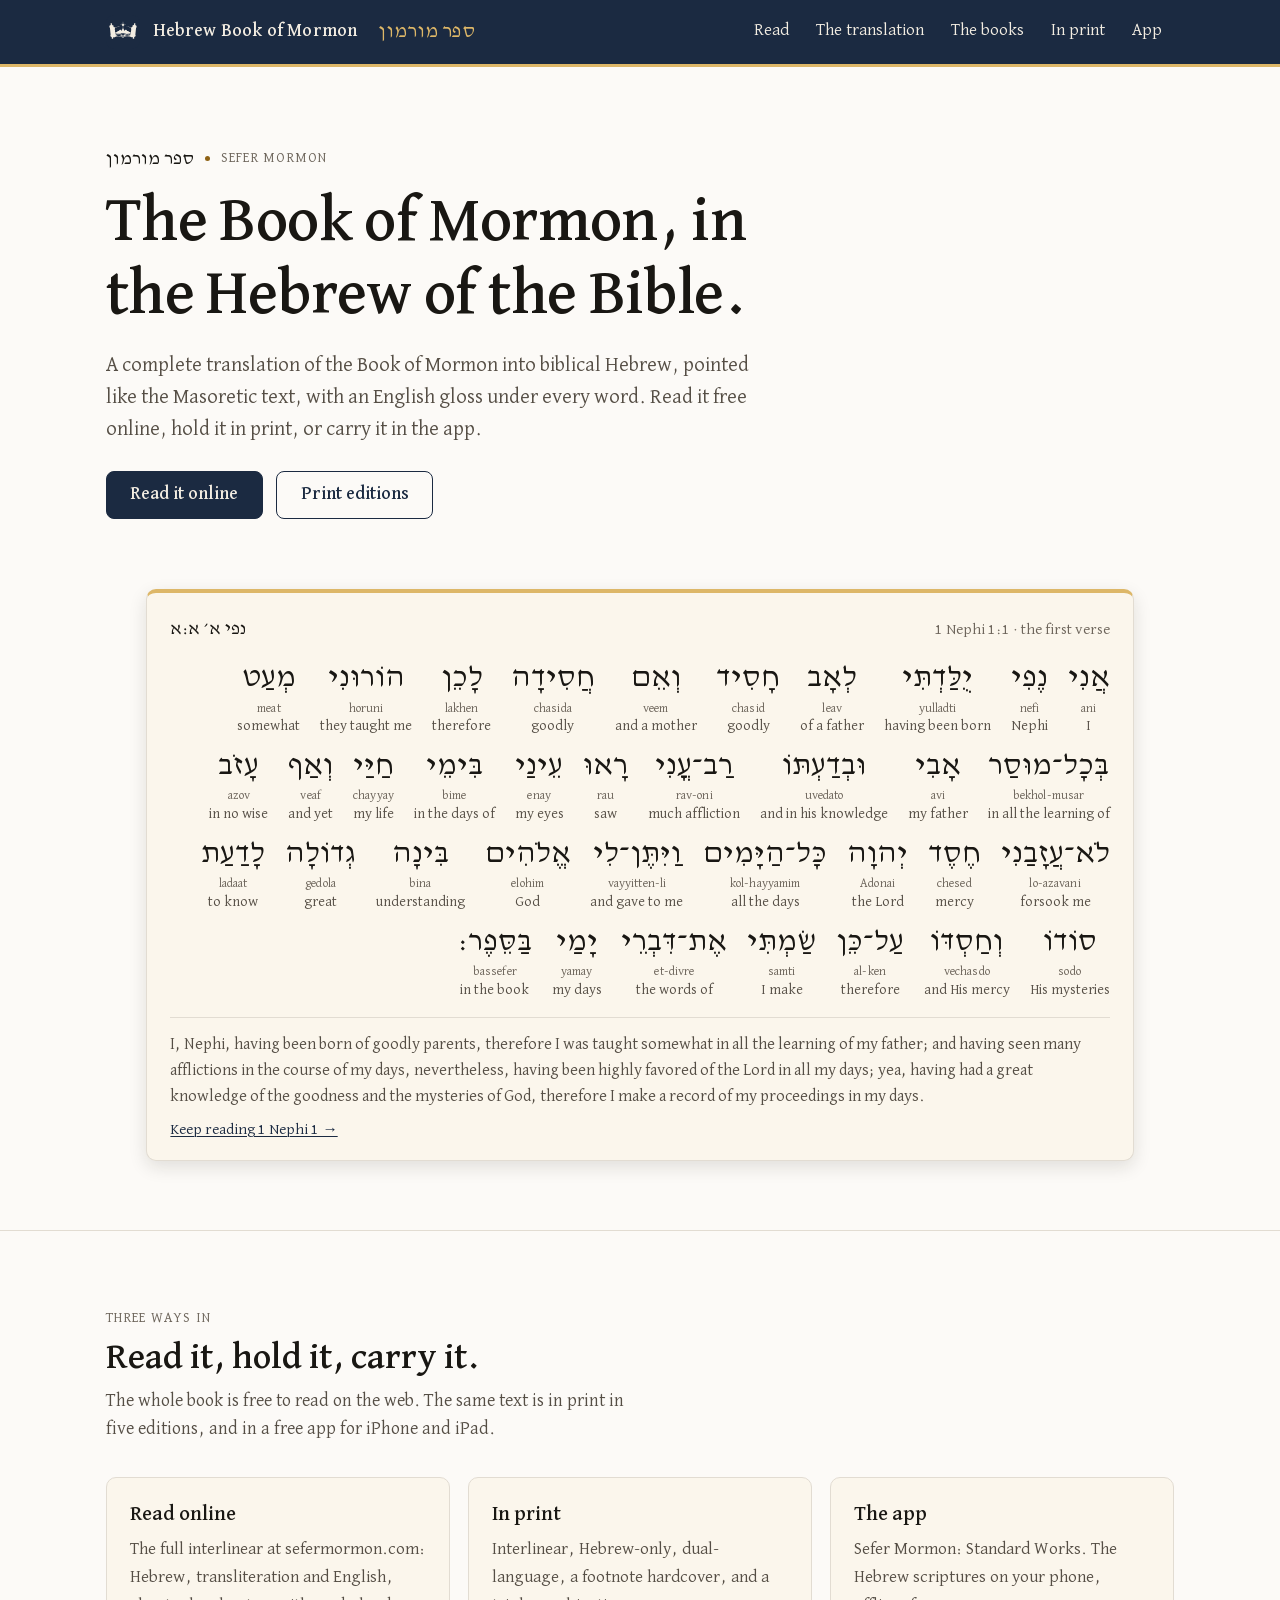
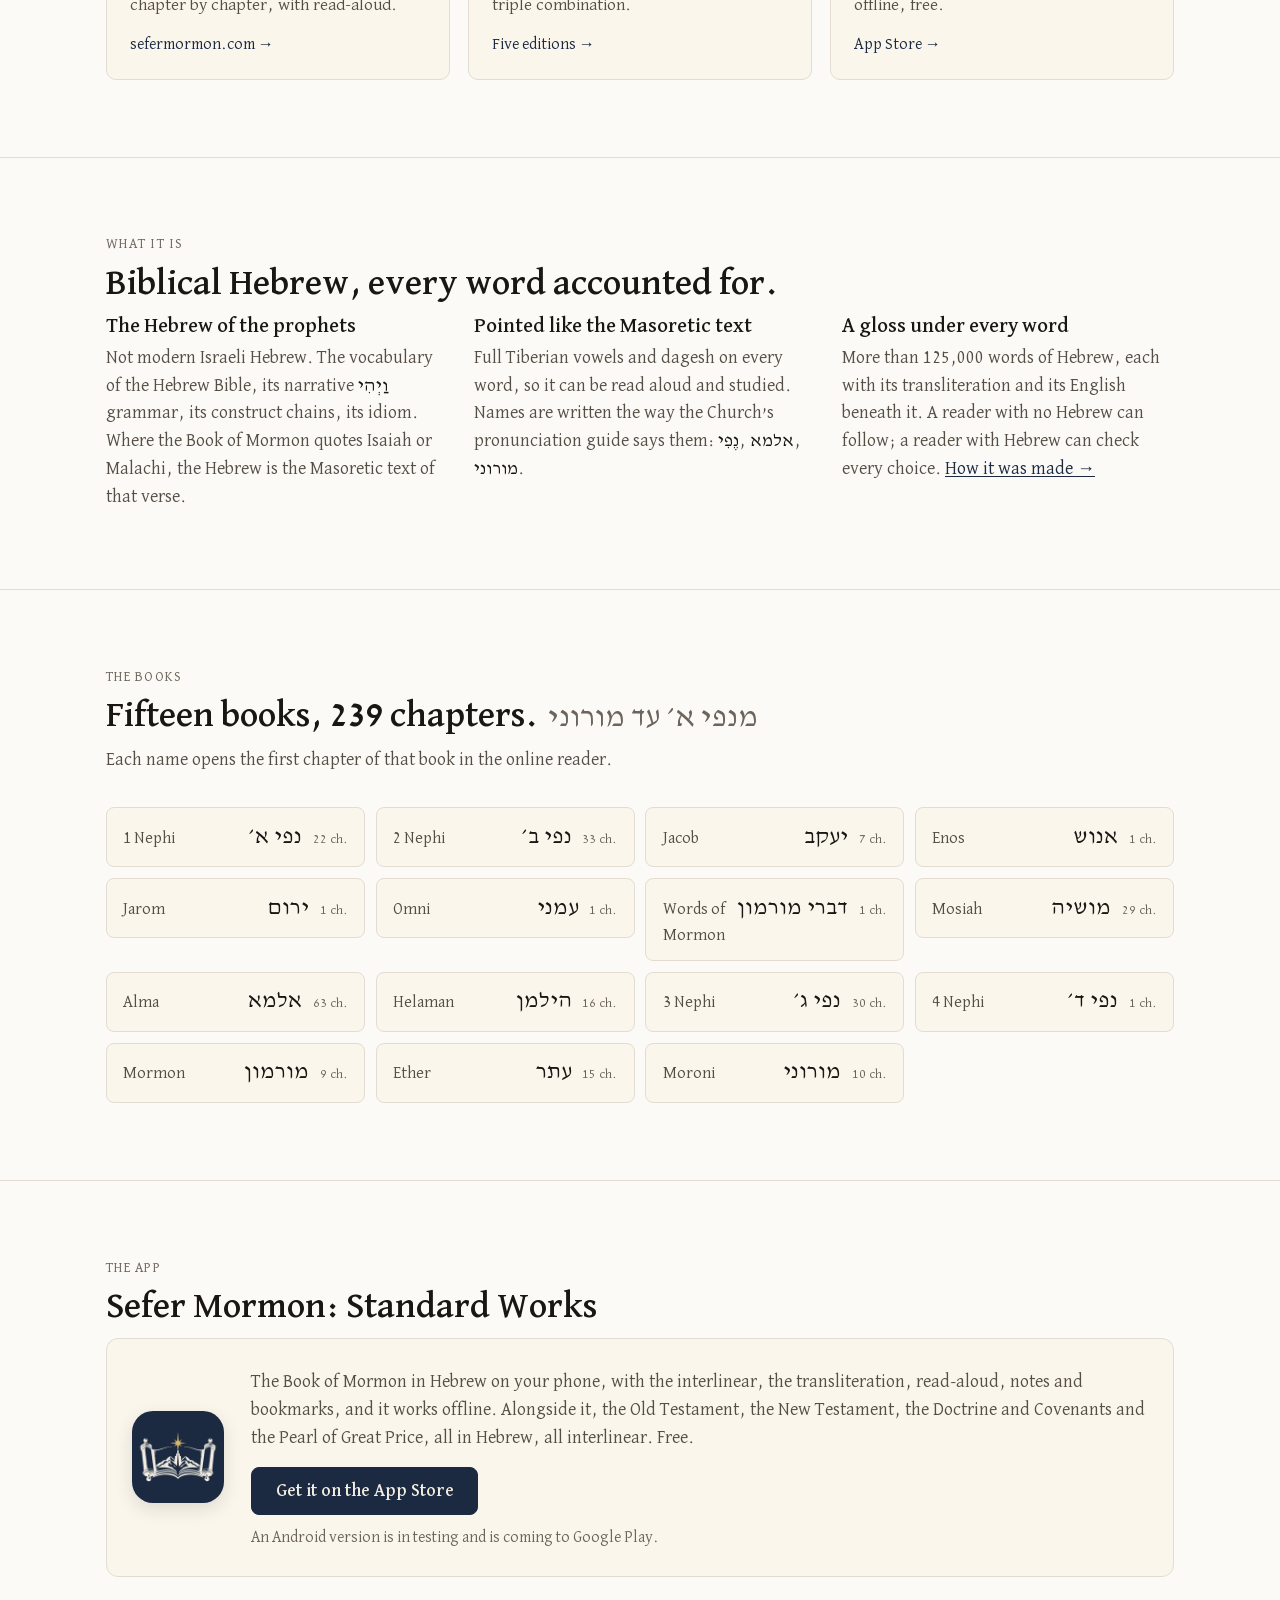
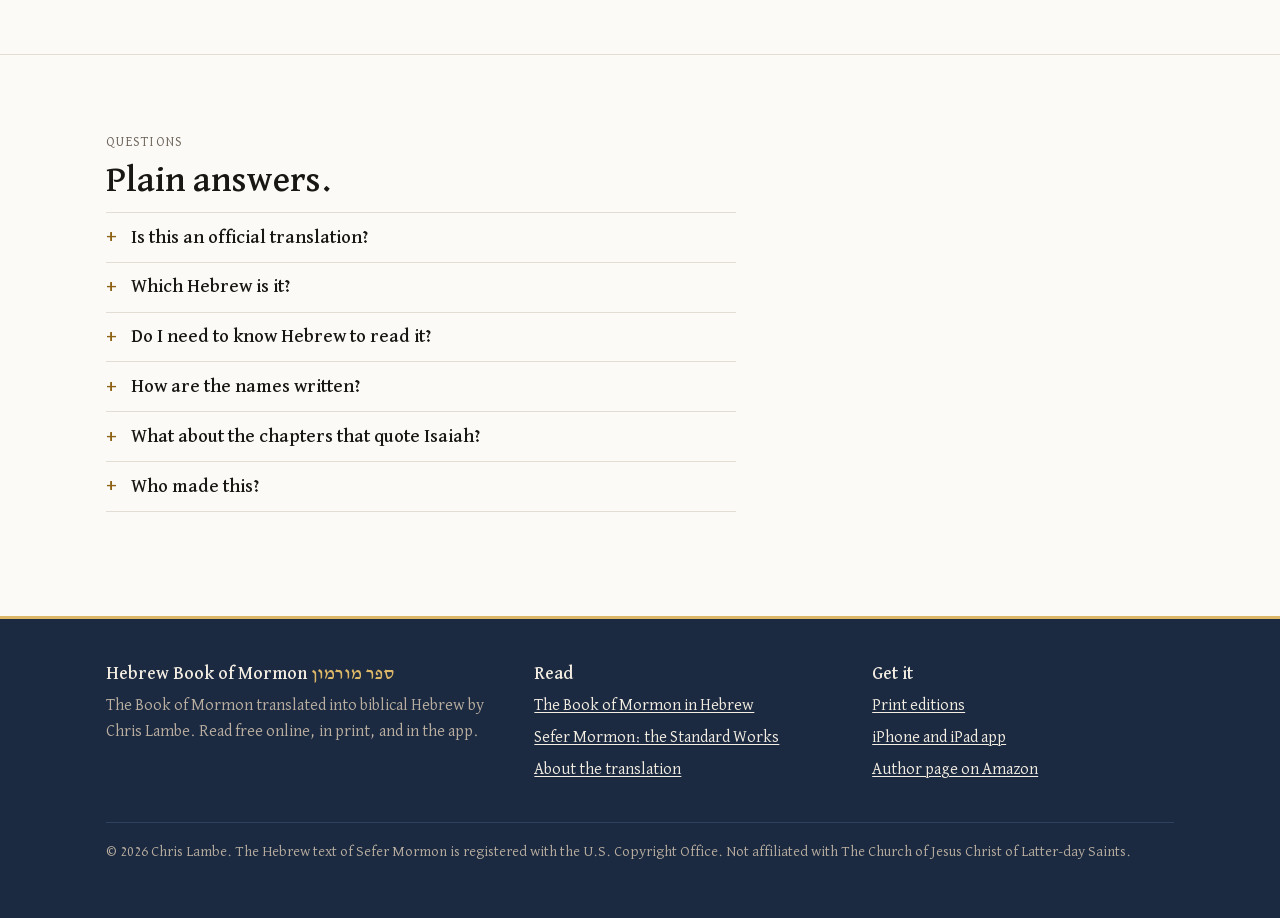
==== index.html @ 6b3b3f74 "Print: the editions section comes off; the print links go to the reader's In Print page The three do" ====
<!DOCTYPE html>
<html lang="en">
<head>
<meta charset="utf-8">
<meta name="viewport" content="width=device-width, initial-scale=1, viewport-fit=cover">
<title>Hebrew Book of Mormon — ספר מורמון, the Book of Mormon in Biblical Hebrew</title>
<meta name="description" content="The Book of Mormon translated into the Hebrew of the Bible, pointed like the Masoretic text, with an English gloss under every word. Read it free online, in print, or in the app.">
<link rel="canonical" href="https://hebrewbookofmormon.net/">
<meta name="theme-color" content="#1B2A41">
<link rel="icon" href="favicon.ico" sizes="any">
<link rel="apple-touch-icon" href="images/icon-192.png">
<meta property="og:type" content="website">
<meta property="og:site_name" content="Hebrew Book of Mormon">
<meta property="og:title" content="Hebrew Book of Mormon — ספר מורמון">
<meta property="og:description" content="The Book of Mormon in the Hebrew of the Bible, with an English gloss under every word. Free online, in print, and in the app.">
<meta property="og:url" content="https://hebrewbookofmormon.net/">
<meta property="og:image" content="https://hebrewbookofmormon.net/images/cover-hebrew.jpg">
<meta property="og:locale" content="en_US">
<meta property="og:locale:alternate" content="he_IL">
<meta name="twitter:card" content="summary_large_image">
<link rel="stylesheet" href="fonts/david_libre.css">
<link rel="stylesheet" href="style.css?v=6">
<script type="application/ld+json">
{"@context":"https://schema.org","@graph":[
{"@type":"WebSite","@id":"https://hebrewbookofmormon.net/#website","url":"https://hebrewbookofmormon.net/","name":"Hebrew Book of Mormon","alternateName":["ספר מורמון","Sefer Mormon"],"inLanguage":["en","he"],"about":{"@id":"https://hebrewbookofmormon.net/#book"},"publisher":{"@id":"https://sefermormon.com/#chris"}},
{"@type":"Book","@id":"https://hebrewbookofmormon.net/#book","name":"Sefer Mormon: the Book of Mormon in Hebrew","alternateName":["ספר מורמון","Hebrew Book of Mormon"],"inLanguage":"he","translator":{"@id":"https://sefermormon.com/#chris"},"workTranslated":{"@type":"Book","name":"The Book of Mormon","inLanguage":"en"},"url":"https://sefermormon.com/bom/bom.html","image":"https://hebrewbookofmormon.net/images/cover-hebrew.jpg","sameAs":["https://www.amazon.com/dp/B0DVTJC9HJ","https://sefermormon.com/bom/bom.html"],
 "workExample":[
  {"@type":"Book","name":"Hebrew Book of Mormon: Interlinear Edition","bookFormat":"https://schema.org/Paperback","url":"https://www.amazon.com/dp/B0GVZFM6YR","image":"https://hebrewbookofmormon.net/images/cover-interlinear.jpg"},
  {"@type":"Book","name":"Sefer Mormon: the Book of Mormon in Hebrew","bookFormat":"https://schema.org/Paperback","url":"https://www.amazon.com/dp/B0DVTJC9HJ","image":"https://hebrewbookofmormon.net/images/cover-hebrew.jpg"},
  {"@type":"Book","name":"Sefer Mormon: Footnote Edition","bookFormat":"https://schema.org/Hardcover","url":"https://www.lulu.com/shop/christopher-lambe/%D7%A1%D7%A4%D7%A8-%D7%9E%D7%95%D7%A8%D7%9E%D7%95%D7%9F/hardcover/product-2m87weq.html","image":"https://hebrewbookofmormon.net/images/cover-hardcover.jpg"},
  {"@type":"Book","name":"Sefer Mormon: Dual Language Edition, Hebrew and English","bookFormat":"https://schema.org/Paperback","url":"https://www.amazon.com/dp/B0GGQZG9K9","image":"https://hebrewbookofmormon.net/images/cover-dual.jpg"},
  {"@type":"Book","name":"Sefer Mormon: Triple Combination in Hebrew","bookFormat":"https://schema.org/Paperback","url":"https://www.amazon.com/dp/B0H11CV516","image":"https://hebrewbookofmormon.net/images/cover-triple.jpg"}]},
{"@type":"Person","@id":"https://sefermormon.com/#chris","name":"Chris Lambe","jobTitle":"Translator","url":"https://sefermormon.com/","sameAs":["https://www.amazon.com/stores/author/B0DTYPWNXM"]},
{"@type":"SoftwareApplication","name":"Sefer Mormon: Standard Works","applicationCategory":"BooksApplication","operatingSystem":"iOS","url":"https://apps.apple.com/us/app/sefer-mormon-standard-works/id6767954376","offers":{"@type":"Offer","price":"0","priceCurrency":"USD"},"author":{"@id":"https://sefermormon.com/#chris"}},
{"@type":"FAQPage","mainEntity":[
 {"@type":"Question","name":"Is this an official translation?","acceptedAnswer":{"@type":"Answer","text":"No. It is an independent translation of the Book of Mormon into biblical Hebrew by Chris Lambe. It is not published by The Church of Jesus Christ of Latter-day Saints."}},
 {"@type":"Question","name":"Which Hebrew is it?","acceptedAnswer":{"@type":"Answer","text":"The Hebrew of the Bible: its vocabulary, its narrative grammar, and the full Tiberian vowel pointing of the Masoretic text, without cantillation marks."}},
 {"@type":"Question","name":"Do I need to know Hebrew to read it?","acceptedAnswer":{"@type":"Answer","text":"No. Under every Hebrew word the reader shows its transliteration and its English, and any chapter can be read aloud in a Hebrew voice."}},
 {"@type":"Question","name":"Where can I read it?","acceptedAnswer":{"@type":"Answer","text":"Free at sefermormon.com, in five print editions, and in the free Sefer Mormon: Standard Works app for iPhone and iPad."}}]}
]}
</script>
</head>
<body>
<a class="skip" href="#main">Skip to content</a>
<header class="mast">
  <div class="wrap">
    <a class="brand" href="/" aria-label="Hebrew Book of Mormon, home">
      <img class="mark" src="images/mark-bar.svg" alt="" width="34" height="34">
      <span class="en">Hebrew Book of Mormon</span><span class="he" lang="he">ספר מורמון</span>
    </a>
    <nav aria-label="Site">
      <ul class="top">
        <li><a href="https://sefermormon.com/bom/bom.html">Read</a></li>
        <li><a href="translation.html">The translation</a></li>
        <li><a href="#books">The books</a></li>
        <li><a href="https://sefermormon.com/in-print.html">In print</a></li>
        <li><a href="#app">App</a></li>
      </ul>
    </nav>
  </div>
</header>

<main id="main">
<section class="hero">
  <div class="wrap grid">
    <div>
      <p class="eyebrow"><span lang="he">ספר מורמון</span><span class="dot"></span>Sefer Mormon</p>
      <h1>The Book of Mormon, in the Hebrew of the Bible.</h1>
      <p class="lead">A complete translation of the Book of Mormon into biblical Hebrew, pointed like the Masoretic text, with an English gloss under every word. Read it free online, hold it in print, or carry it in the app.</p>
      <div class="actions">
        <a class="btn primary" href="https://sefermormon.com/bom/bom.html">Read it online</a>
        <a class="btn" href="https://sefermormon.com/in-print.html">Print editions</a>
      </div>
    </div>
    <figure class="verse" aria-label="1 Nephi 1:1 in Hebrew, with transliteration and gloss">
      <div class="ref"><span lang="he">נפי א׳ א:א</span><span>1 Nephi 1:1 · the first verse</span></div>
      <ol class="il" aria-label="Hebrew words, right to left">
        <li><span class="h" lang="he">אֲנִי</span><span class="t">ani</span><span class="g">I</span></li>
        <li><span class="h" lang="he">נֶפִי</span><span class="t">nefi</span><span class="g">Nephi</span></li>
        <li><span class="h" lang="he">יֻלַּדְתִּי</span><span class="t">yulladti</span><span class="g">having been born</span></li>
        <li><span class="h" lang="he">לְאָב</span><span class="t">leav</span><span class="g">of a father</span></li>
        <li><span class="h" lang="he">חָסִיד</span><span class="t">chasid</span><span class="g">goodly</span></li>
        <li><span class="h" lang="he">וְאֵם</span><span class="t">veem</span><span class="g">and a mother</span></li>
        <li><span class="h" lang="he">חֲסִידָה</span><span class="t">chasida</span><span class="g">goodly</span></li>
        <li><span class="h" lang="he">לָכֵן</span><span class="t">lakhen</span><span class="g">therefore</span></li>
        <li><span class="h" lang="he">הוֹרוּנִי</span><span class="t">horuni</span><span class="g">they taught me</span></li>
        <li><span class="h" lang="he">מְעַט</span><span class="t">meat</span><span class="g">somewhat</span></li>
        <li><span class="h" lang="he">בְּכׇל־מוּסַר</span><span class="t">bekhol-musar</span><span class="g">in all the learning of</span></li>
        <li><span class="h" lang="he">אָבִי</span><span class="t">avi</span><span class="g">my father</span></li>
        <li><span class="h" lang="he">וּבְדַעְתּוֹ</span><span class="t">uvedato</span><span class="g">and in his knowledge</span></li>
        <li><span class="h" lang="he">רַב־עֳנִי</span><span class="t">rav-oni</span><span class="g">much affliction</span></li>
        <li><span class="h" lang="he">רָאוּ</span><span class="t">rau</span><span class="g">saw</span></li>
        <li><span class="h" lang="he">עֵינַי</span><span class="t">enay</span><span class="g">my eyes</span></li>
        <li><span class="h" lang="he">בִּימֵי</span><span class="t">bime</span><span class="g">in the days of</span></li>
        <li><span class="h" lang="he">חַיַּי</span><span class="t">chayyay</span><span class="g">my life</span></li>
        <li><span class="h" lang="he">וְאַף</span><span class="t">veaf</span><span class="g">and yet</span></li>
        <li><span class="h" lang="he">עָזֹב</span><span class="t">azov</span><span class="g">in no wise</span></li>
        <li><span class="h" lang="he">לֹא־עֲזָבַנִי</span><span class="t">lo-azavani</span><span class="g">forsook me</span></li>
        <li><span class="h" lang="he">חֶסֶד</span><span class="t">chesed</span><span class="g">mercy</span></li>
        <li><span class="h" lang="he">יְהוָה</span><span class="t">Adonai</span><span class="g">the Lord</span></li>
        <li><span class="h" lang="he">כׇּל־הַיָּמִים</span><span class="t">kol-hayyamim</span><span class="g">all the days</span></li>
        <li><span class="h" lang="he">וַיִּתֶּן־לִי</span><span class="t">vayyitten-li</span><span class="g">and gave to me</span></li>
        <li><span class="h" lang="he">אֱלֹהִים</span><span class="t">elohim</span><span class="g">God</span></li>
        <li><span class="h" lang="he">בִּינָה</span><span class="t">bina</span><span class="g">understanding</span></li>
        <li><span class="h" lang="he">גְדוֹלָה</span><span class="t">gedola</span><span class="g">great</span></li>
        <li><span class="h" lang="he">לָדַעַת</span><span class="t">ladaat</span><span class="g">to know</span></li>
        <li><span class="h" lang="he">סוֹדוֹ</span><span class="t">sodo</span><span class="g">His mysteries</span></li>
        <li><span class="h" lang="he">וְחַסְדּוֹ</span><span class="t">vechasdo</span><span class="g">and His mercy</span></li>
        <li><span class="h" lang="he">עַל־כֵּן</span><span class="t">al-ken</span><span class="g">therefore</span></li>
        <li><span class="h" lang="he">שַׂמְתִּי</span><span class="t">samti</span><span class="g">I make</span></li>
        <li><span class="h" lang="he">אֶת־דִּבְרֵי</span><span class="t">et-divre</span><span class="g">the words of</span></li>
        <li><span class="h" lang="he">יָמַי</span><span class="t">yamay</span><span class="g">my days</span></li>
        <li><span class="h" lang="he">בַּסֵּפֶר׃</span><span class="t">bassefer</span><span class="g">in the book</span></li>
      </ol>
      <p class="en">I, Nephi, having been born of goodly parents, therefore I was taught somewhat in all the learning of my father; and having seen many afflictions in the course of my days, nevertheless, having been highly favored of the Lord in all my days; yea, having had a great knowledge of the goodness and the mysteries of God, therefore I make a record of my proceedings in my days.</p>
      <p class="more"><a href="https://sefermormon.com/hebrew/book-of-mormon/1-nephi/1.html">Keep reading 1 Nephi 1 →</a></p>
    </figure>
  </div>
</section>

<section>
  <div class="wrap">
    <p class="kicker">Three ways in</p>
    <h2>Read it, hold it, carry it.</h2>
    <p class="intro">The whole book is free to read on the web. The same text is in print in five editions, and in a free app for iPhone and iPad.</p>
    <div class="doors">
      <a class="door" href="https://sefermormon.com/bom/bom.html"><strong>Read online</strong><span>The full interlinear at sefermormon.com: Hebrew, transliteration and English, chapter by chapter, with read-aloud.</span><span class="go">sefermormon.com →</span></a>
      <a class="door" href="https://sefermormon.com/in-print.html"><strong>In print</strong><span>Interlinear, Hebrew-only, dual-language, a footnote hardcover, and a triple combination.</span><span class="go">Five editions →</span></a>
      <a class="door" href="https://apps.apple.com/us/app/sefer-mormon-standard-works/id6767954376"><strong>The app</strong><span>Sefer Mormon: Standard Works. The Hebrew scriptures on your phone, offline, free.</span><span class="go">App Store →</span></a>
    </div>
  </div>
</section>

<section>
  <div class="wrap">
    <p class="kicker">What it is</p>
    <h2>Biblical Hebrew, every word accounted for.</h2>
    <div class="facts">
      <div class="fact"><h3>The Hebrew of the prophets</h3><p>Not modern Israeli Hebrew. The vocabulary of the Hebrew Bible, its narrative <span lang="he">וַיְהִי</span> grammar, its construct chains, its idiom. Where the Book of Mormon quotes Isaiah or Malachi, the Hebrew is the Masoretic text of that verse.</p></div>
      <div class="fact"><h3>Pointed like the Masoretic text</h3><p>Full Tiberian vowels and dagesh on every word, so it can be read aloud and studied. Names are written the way the Church’s pronunciation guide says them: <span lang="he">נֶפִי</span>, <span lang="he">אלמא</span>, <span lang="he">מורוני</span>.</p></div>
      <div class="fact"><h3>A gloss under every word</h3><p>More than 125,000 words of Hebrew, each with its transliteration and its English beneath it. A reader with no Hebrew can follow; a reader with Hebrew can check every choice. <a href="translation.html">How it was made →</a></p></div>
    </div>
  </div>
</section>

<section id="books">
  <div class="wrap">
    <p class="kicker">The books</p>
    <h2>Fifteen books, 239 chapters.<span class="he" lang="he">מנפי א׳ עד מורוני</span></h2>
    <p class="intro">Each name opens the first chapter of that book in the online reader.</p>
    <ul class="books">
      <li><a href="https://sefermormon.com/hebrew/book-of-mormon/1-nephi/1.html"><span class="en">1 Nephi</span><span class="he" lang="he">נפי א׳</span><small>22 ch.</small></a></li>
      <li><a href="https://sefermormon.com/hebrew/book-of-mormon/2-nephi/1.html"><span class="en">2 Nephi</span><span class="he" lang="he">נפי ב׳</span><small>33 ch.</small></a></li>
      <li><a href="https://sefermormon.com/hebrew/book-of-mormon/jacob/1.html"><span class="en">Jacob</span><span class="he" lang="he">יעקב</span><small>7 ch.</small></a></li>
      <li><a href="https://sefermormon.com/hebrew/book-of-mormon/enos/1.html"><span class="en">Enos</span><span class="he" lang="he">אנוש</span><small>1 ch.</small></a></li>
      <li><a href="https://sefermormon.com/hebrew/book-of-mormon/jarom/1.html"><span class="en">Jarom</span><span class="he" lang="he">ירום</span><small>1 ch.</small></a></li>
      <li><a href="https://sefermormon.com/hebrew/book-of-mormon/omni/1.html"><span class="en">Omni</span><span class="he" lang="he">עמני</span><small>1 ch.</small></a></li>
      <li><a href="https://sefermormon.com/hebrew/book-of-mormon/words-of-mormon/1.html"><span class="en">Words of Mormon</span><span class="he" lang="he">דברי מורמון</span><small>1 ch.</small></a></li>
      <li><a href="https://sefermormon.com/hebrew/book-of-mormon/mosiah/1.html"><span class="en">Mosiah</span><span class="he" lang="he">מושיה</span><small>29 ch.</small></a></li>
      <li><a href="https://sefermormon.com/hebrew/book-of-mormon/alma/1.html"><span class="en">Alma</span><span class="he" lang="he">אלמא</span><small>63 ch.</small></a></li>
      <li><a href="https://sefermormon.com/hebrew/book-of-mormon/helaman/1.html"><span class="en">Helaman</span><span class="he" lang="he">הילמן</span><small>16 ch.</small></a></li>
      <li><a href="https://sefermormon.com/hebrew/book-of-mormon/3-nephi/1.html"><span class="en">3 Nephi</span><span class="he" lang="he">נפי ג׳</span><small>30 ch.</small></a></li>
      <li><a href="https://sefermormon.com/hebrew/book-of-mormon/4-nephi/1.html"><span class="en">4 Nephi</span><span class="he" lang="he">נפי ד׳</span><small>1 ch.</small></a></li>
      <li><a href="https://sefermormon.com/hebrew/book-of-mormon/mormon/1.html"><span class="en">Mormon</span><span class="he" lang="he">מורמון</span><small>9 ch.</small></a></li>
      <li><a href="https://sefermormon.com/hebrew/book-of-mormon/ether/1.html"><span class="en">Ether</span><span class="he" lang="he">עתר</span><small>15 ch.</small></a></li>
      <li><a href="https://sefermormon.com/hebrew/book-of-mormon/moroni/1.html"><span class="en">Moroni</span><span class="he" lang="he">מורוני</span><small>10 ch.</small></a></li>
    </ul>
  </div>
</section>


<section id="app">
  <div class="wrap">
    <p class="kicker">The app</p>
    <h2>Sefer Mormon: Standard Works</h2>
    <div class="app">
      <img src="images/icon-192.png" width="192" height="192" alt="">
      <div>
        <p>The Book of Mormon in Hebrew on your phone, with the interlinear, the transliteration, read-aloud, notes and bookmarks, and it works offline. Alongside it, the Old Testament, the New Testament, the Doctrine and Covenants and the Pearl of Great Price, all in Hebrew, all interlinear. Free.</p>
        <a class="btn primary" href="https://apps.apple.com/us/app/sefer-mormon-standard-works/id6767954376">Get it on the App Store</a>
        <p class="note">An Android version is in testing and is coming to Google Play.</p>
      </div>
    </div>
  </div>
</section>

<section>
  <div class="wrap">
    <p class="kicker">Questions</p>
    <h2>Plain answers.</h2>
    <div class="faq">
      <details><summary>Is this an official translation?</summary><div class="a"><p>No. It is an independent translation by Chris Lambe. It is not published by The Church of Jesus Christ of Latter-day Saints, and it does not speak for the Church.</p></div></details>
      <details><summary>Which Hebrew is it?</summary><div class="a"><p>The Hebrew of the Bible. Its vocabulary is held to what the Hebrew Bible attests, its narrative runs on the biblical <span lang="he">וַיְהִי</span> forms, and every word carries the full Tiberian pointing of the Masoretic text. There are no cantillation marks.</p></div></details>
      <details><summary>Do I need to know Hebrew to read it?</summary><div class="a"><p>No. In the reader every Hebrew word has its transliteration and its English beneath it, and any chapter can be read aloud in a Hebrew voice, phrase by phrase. Readers who know Hebrew can switch the other tiers off and read the text alone.</p></div></details>
      <details><summary>How are the names written?</summary><div class="a"><p>In Hebrew letters, sounded the way the Church’s pronunciation guide gives them: Nephi <span lang="he">נֶפִי</span>, Alma <span lang="he">אלמא</span>, Mosiah <span lang="he">מושיה</span>, Helaman <span lang="he">הילמן</span>, Moroni <span lang="he">מורוני</span>. Names that already exist in the Bible keep their biblical spelling: Jacob <span lang="he">יעקב</span>, Enos <span lang="he">אנוש</span>.</p></div></details>
      <details><summary>What about the chapters that quote Isaiah?</summary><div class="a"><p>Where the Book of Mormon quotes Isaiah, Malachi or Micah and the English follows the King James text, the Hebrew is the Masoretic text of that verse, word for word. Where the Book of Mormon’s wording departs from the Bible, the Hebrew departs with it.</p></div></details>
      <details><summary>Who made this?</summary><div class="a"><p>Chris Lambe translated it. His reader for the whole Standard Works in Hebrew is <a href="https://sefermormon.com/">sefermormon.com</a>; the print editions are on <a href="https://www.amazon.com/stores/author/B0DTYPWNXM">Amazon</a>. The Hebrew text is registered with the U.S. Copyright Office.</p></div></details>
    </div>
  </div>
</section>
</main>

<footer>
  <div class="wrap">
    <div class="cols">
      <div><h3>Hebrew Book of Mormon <span class="he" lang="he">ספר מורמון</span></h3><p>The Book of Mormon translated into biblical Hebrew by Chris Lambe. Read free online, in print, and in the app.</p></div>
      <div><h3>Read</h3><ul><li><a href="https://sefermormon.com/bom/bom.html">The Book of Mormon in Hebrew</a></li><li><a href="https://sefermormon.com/">Sefer Mormon: the Standard Works</a></li><li><a href="translation.html">About the translation</a></li></ul></div>
      <div><h3>Get it</h3><ul><li><a href="https://sefermormon.com/in-print.html">Print editions</a></li><li><a href="https://apps.apple.com/us/app/sefer-mormon-standard-works/id6767954376">iPhone and iPad app</a></li><li><a href="https://www.amazon.com/stores/author/B0DTYPWNXM">Author page on Amazon</a></li></ul></div>
    </div>
    <p class="fine">© 2026 Chris Lambe. The Hebrew text of Sefer Mormon is registered with the U.S. Copyright Office. Not affiliated with The Church of Jesus Christ of Latter-day Saints.</p>
  </div>
</footer>
</body>
</html>
---- fonts/david_libre.css ----
/* David Libre, self-hosted (2026-08-29). Was Google Fonts with display=swap:
   the fallback Hebrew painted for ~1s and the RTL layout refolded rightward
   when the webfont arrived — the page-load flash the user reported. Local +
   preloaded + service-worker precached: correct first paint, works offline.
   font-display: block (2026-09-01): David Libre is the only face that may
   ever paint. With swap a fallback serif could still show for the first
   frames of a cold load; block paints nothing until the face is in, and the
   faces are inline data: URIs, so that is milliseconds. */
@font-face { font-family: 'David Libre'; font-style: normal; font-weight: 400;
  font-display: block; src: url('[data-uri]') format('woff2');
  unicode-range: U+0307-0308, U+0590-05FF, U+200C-2010, U+20AA, U+25CC, U+FB1D-FB4F; }
@font-face { font-family: 'David Libre'; font-style: normal; font-weight: 400;
  font-display: block; src: url('[data-uri]') format('woff2');
  unicode-range: U+0000-00FF, U+0131, U+0152-0153, U+02BB-02BC, U+02C6, U+02DA, U+02DC, U+0304, U+0308, U+0329, U+2000-206F, U+20AC, U+2122, U+2191, U+2193, U+2212, U+2215, U+FEFF, U+FFFD; }
@font-face { font-family: 'David Libre'; font-style: normal; font-weight: 500;
  font-display: block; src: url('[data-uri]') format('woff2');
  unicode-range: U+0307-0308, U+0590-05FF, U+200C-2010, U+20AA, U+25CC, U+FB1D-FB4F; }
@font-face { font-family: 'David Libre'; font-style: normal; font-weight: 500;
  font-display: block; src: url('[data-uri]') format('woff2');
  unicode-range: U+0000-00FF, U+0131, U+0152-0153, U+02BB-02BC, U+02C6, U+02DA, U+02DC, U+0304, U+0308, U+0329, U+2000-206F, U+20AC, U+2122, U+2191, U+2193, U+2212, U+2215, U+FEFF, U+FFFD; }
@font-face { font-family: 'David Libre'; font-style: normal; font-weight: 700;
  font-display: block; src: url('[data-uri]') format('woff2');
  unicode-range: U+0307-0308, U+0590-05FF, U+200C-2010, U+20AA, U+25CC, U+FB1D-FB4F; }
@font-face { font-family: 'David Libre'; font-style: normal; font-weight: 700;
  font-display: block; src: url('[data-uri]') format('woff2');
  unicode-range: U+0000-00FF, U+0131, U+0152-0153, U+02BB-02BC, U+02C6, U+02DA, U+02DC, U+0304, U+0308, U+0329, U+2000-206F, U+20AC, U+2122, U+2191, U+2193, U+2212, U+2215, U+FEFF, U+FFFD; }
---- style.css ----
/* hebrewbookofmormon.net — one stylesheet.
   The tokens are the Sefer Mormon palette (Indigo & Gold): paper, navy chrome,
   gold for rules and borders, ink for words. David Libre for both scripts,
   self-hosted in fonts/david_libre.css. */
:root {
  --paper: #FCFAF7; --panel: #F0ECE5; --card: #FBF6EC; --rule: #E2DCD2;
  --ink: #191713; --ink-2: #554E45; --ink-3: #6D655B;
  --navy: #1B2A41; --navy-2: #142132; --navy-line: #2E4260;
  --on-navy: #F3EDE2; --on-navy-2: #B9AEA0;
  --gold: #DDB768; --gold-deep: #8E6215;
  --link: #1B2A41; --focus: #2F5FA8;
  --shadow: 0 6px 18px rgba(25, 23, 19, .12);
  color-scheme: light dark;
}
@media (prefers-color-scheme: dark) {
  :root:not([data-theme="light"]) {
    --paper: #14120F; --panel: #1C1916; --card: #221E19; --rule: #3A342C;
    --ink: #EDE6DA; --ink-2: #B5A896; --ink-3: #9A8D7C;
    --navy: #101823; --navy-2: #0A0F17; --navy-line: #24334A;
    --on-navy: #E7E0D4; --on-navy-2: #A79C8C;
    --gold: #E6C87E; --gold-deep: #D9B45F;
    --link: #C9D6EA; --focus: #8FB4F0;
    --shadow: 0 6px 18px rgba(0, 0, 0, .45);
  }
}
:root[data-theme="dark"] {
  --paper: #14120F; --panel: #1C1916; --card: #221E19; --rule: #3A342C;
  --ink: #EDE6DA; --ink-2: #B5A896; --ink-3: #9A8D7C;
  --navy: #101823; --navy-2: #0A0F17; --navy-line: #24334A;
  --on-navy: #E7E0D4; --on-navy-2: #A79C8C;
  --gold: #E6C87E; --gold-deep: #D9B45F;
  --link: #C9D6EA; --focus: #8FB4F0;
  --shadow: 0 6px 18px rgba(0, 0, 0, .45);
}

* { box-sizing: border-box; }
html { font-family: 'David Libre', 'Georgia', serif; font-size: 18px;
  font-feature-settings: "kern" 1, "liga" 1; text-rendering: optimizeLegibility; }
body { margin: 0; background: var(--paper); color: var(--ink); line-height: 1.55;
  -webkit-font-smoothing: antialiased; overflow-x: hidden; }
img { max-width: 100%; height: auto; display: block; }
a { color: var(--link); text-decoration: underline; text-decoration-thickness: 1px; text-underline-offset: 2px; }
a:focus-visible, button:focus-visible, summary:focus-visible { outline: 3px solid var(--focus); outline-offset: 2px; border-radius: 4px; }
[lang="he"] { direction: rtl; unicode-bidi: isolate; }
.wrap { max-width: 1100px; margin: 0 auto; padding: 0 16px; }
.skip { position: absolute; left: -999px; top: 0; background: var(--navy); color: var(--on-navy); padding: .6rem 1rem; z-index: 10; }
.skip:focus { left: 8px; top: 8px; }
h1, h2, h3 { font-weight: 500; line-height: 1.15; margin: 0; }
p { margin: 0 0 1em; }

/* Masthead */
.mast { background: var(--navy); color: var(--on-navy); border-bottom: 3px solid var(--gold); }
.mast .wrap { display: flex; align-items: center; justify-content: space-between; gap: .5rem 1.5rem; min-height: 64px; flex-wrap: wrap; padding-top: 6px; padding-bottom: 6px; }
.brand { display: inline-flex; align-items: center; gap: .7rem; color: inherit; text-decoration: none; min-height: 44px; }
.brand .mark { width: 34px; height: 34px; border-radius: 8px; flex: none; }
.brand .en { font-weight: 500; letter-spacing: .01em; white-space: nowrap; }
.brand .he { color: var(--gold); font-size: 1.15rem; margin-left: .45rem; }
.top { display: flex; flex-wrap: wrap; gap: 0 .2rem; margin: 0; padding: 0; list-style: none; }
.top a { color: var(--on-navy); text-decoration: none; display: inline-flex; align-items: center; min-height: 44px; padding: 0 .65rem; font-size: .95rem; border-bottom: 2px solid transparent; }
.top a:hover, .top a[aria-current="page"] { color: var(--gold); border-bottom-color: var(--gold); }

/* Hero */
.hero { padding: clamp(2.2rem, 6vw, 4.5rem) 0 clamp(1.5rem, 4vw, 3rem); }
.hero .grid { display: grid; grid-template-columns: minmax(0, 1fr); gap: clamp(1.8rem, 4vw, 3rem); }
.hero h1 { max-width: 22ch; }
.eyebrow { font-size: .78rem; letter-spacing: .09em; text-transform: uppercase; color: var(--ink-3); display: flex; align-items: center; gap: .6rem; flex-wrap: wrap; }
.eyebrow [lang="he"] { text-transform: none; letter-spacing: 0; font-size: 1.05rem; color: var(--ink); }
.eyebrow .dot { width: 5px; height: 5px; border-radius: 50%; background: var(--gold-deep); display: inline-block; }
h1 { font-size: clamp(2.1rem, 5.2vw, 3.5rem); margin: .5rem 0 1rem; letter-spacing: -.01em; }
.lead { font-size: 1.15rem; color: var(--ink-2); max-width: 32em; }
.actions { display: flex; gap: .75rem; flex-wrap: wrap; margin-top: 1.4rem; }
.btn { display: inline-flex; align-items: center; justify-content: center; min-height: 48px; padding: 0 1.3rem; border-radius: 8px;
  text-decoration: none; font-weight: 500; border: 1.5px solid var(--navy); color: var(--navy); background: transparent; }
.btn.primary { background: var(--navy); color: var(--on-navy); }
.btn:hover { background: var(--navy-2); color: var(--on-navy); border-color: var(--navy-2); }
@media (prefers-color-scheme: dark) { :root:not([data-theme="light"]) .btn { border-color: var(--on-navy-2); color: var(--ink); }
  :root:not([data-theme="light"]) .btn.primary { background: var(--gold); color: #191713; border-color: var(--gold); }
  :root:not([data-theme="light"]) .btn:hover { background: var(--panel); color: var(--ink); } }

/* The interlinear verse: the product itself, as the hero's picture */
.verse { background: var(--card); border: 1px solid var(--rule); border-top: 4px solid var(--gold); border-radius: 10px;
  padding: 1.3rem 1.3rem 1rem; box-shadow: var(--shadow); }
.verse .ref { display: flex; justify-content: space-between; align-items: baseline; gap: 1rem; font-size: .85rem; color: var(--ink-3); margin-bottom: .9rem; }
.verse .ref [lang="he"] { color: var(--ink); font-size: 1rem; }
.il { direction: rtl; display: flex; flex-wrap: wrap; gap: .7rem 1.1rem; margin: 0; padding: 0; list-style: none; }
.il li { display: flex; flex-direction: column; align-items: center; text-align: center; }
.il .h { font-size: 1.7rem; line-height: 1.2; color: var(--ink); }
.il .t { direction: ltr; font-size: .7rem; color: var(--ink-3); margin-top: .1rem; letter-spacing: .01em; }
.il .g { direction: ltr; font-size: .8rem; color: var(--ink-2); line-height: 1.2; }
.verse .en { margin: 1rem 0 0; padding-top: .8rem; border-top: 1px solid var(--rule); font-size: .92rem; color: var(--ink-2); }
.verse .more { margin: .5rem 0 0; font-size: .85rem; }

/* Sections */
section { padding: clamp(2.4rem, 6vw, 4.5rem) 0; }
section + section { border-top: 1px solid var(--rule); }
.kicker { color: var(--ink-3); font-size: .78rem; letter-spacing: .09em; text-transform: uppercase; margin-bottom: .45rem; }
h2 { font-size: clamp(1.5rem, 3vw, 2rem); margin-bottom: .5rem; }
h2 .he { color: var(--ink-3); font-weight: 400; margin-left: .6rem; font-size: .85em; }
.intro { color: var(--ink-2); max-width: 60ch; margin-bottom: 1.8rem; }

.doors { display: grid; grid-template-columns: repeat(3, minmax(0, 1fr)); gap: 1rem; }
.door { background: var(--card); border: 1px solid var(--rule); border-radius: 10px; padding: 1.2rem 1.25rem; text-decoration: none; color: inherit; display: block; }
.door:hover { border-color: var(--navy); }
.door strong { display: block; font-size: 1.15rem; font-weight: 500; margin-bottom: .25rem; }
.door span { color: var(--ink-2); font-size: .95rem; }
.door .go { display: block; margin-top: .7rem; color: var(--link); font-size: .9rem; }

.facts { display: grid; grid-template-columns: repeat(3, minmax(0, 1fr)); gap: 2rem; }
.fact h3 { font-size: 1.15rem; margin-bottom: .35rem; }
.fact p { color: var(--ink-2); margin: 0; }
.fact [lang="he"] { color: var(--ink); }

.books { display: grid; grid-template-columns: repeat(auto-fill, minmax(215px, 1fr)); gap: .6rem; list-style: none; padding: 0; margin: 0; }
.books a { display: flex; justify-content: space-between; align-items: baseline; gap: .6rem; padding: .65rem .9rem; border: 1px solid var(--rule);
  border-radius: 8px; text-decoration: none; color: inherit; background: var(--card); min-height: 48px; }
.books a:hover { border-color: var(--navy); }
.books .en { color: var(--ink-2); font-size: .92rem; }
.books .he { font-size: 1.25rem; white-space: nowrap; }
.books .en { flex: 1; }
.books small { color: var(--ink-3); font-size: .74rem; white-space: nowrap; }


.app { display: grid; grid-template-columns: auto minmax(0, 1fr); gap: 1.5rem; align-items: center; background: var(--card); border: 1px solid var(--rule); border-radius: 12px; padding: 1.4rem; }
.app img { width: 92px; height: 92px; border-radius: 21px; box-shadow: var(--shadow); }
.app p { margin: .3rem 0 .8rem; color: var(--ink-2); }
.app .note { font-size: .88rem; color: var(--ink-3); margin: .6rem 0 0; }

.faq { max-width: 70ch; }
.faq details { border-top: 1px solid var(--rule); }
.faq details:last-child { border-bottom: 1px solid var(--rule); }
.faq summary { cursor: pointer; font-weight: 500; font-size: 1.05rem; min-height: 48px; display: flex; align-items: center; padding: .35rem 0; list-style: none; }
.faq summary::-webkit-details-marker { display: none; }
.faq summary::before { content: "+"; color: var(--gold-deep); width: 1.4rem; flex: none; font-size: 1.3rem; }
.faq details[open] summary::before { content: "\2013"; }
.faq .a { padding: 0 0 .9rem 1.4rem; color: var(--ink-2); }
.faq .a p { margin: 0 0 .6em; }
.faq .a [lang="he"] { color: var(--ink); }

/* Long-form page */
.article { max-width: 66ch; padding: clamp(2rem, 5vw, 3.5rem) 0; }
.article h1 { font-size: clamp(1.9rem, 4.5vw, 2.8rem); margin-bottom: .6rem; }
.article .lead { margin-bottom: 1.8rem; }
.article h2 { font-size: 1.35rem; margin: 2.2rem 0 .5rem; }
.article p { color: var(--ink); }
.article [lang="he"] { font-size: 1.12em; }
.article .ex { background: var(--card); border-left: 3px solid var(--gold); padding: .75rem 1rem; margin: 1rem 0 1.2rem; border-radius: 0 6px 6px 0; }
.article .ex [lang="he"] { display: block; font-size: 1.45rem; line-height: 1.5; text-align: right; }
.article .ex .gl { color: var(--ink-2); font-size: .92rem; display: block; margin-top: .25rem; }
.article ul { padding-left: 1.2rem; }
.article li { margin-bottom: .35rem; }

/* Footer */
footer { background: var(--navy); color: var(--on-navy-2); padding: 2.5rem 0 2.2rem; margin-top: 1.5rem; border-top: 3px solid var(--gold); font-size: .92rem; }
footer .cols { display: grid; grid-template-columns: 1.3fr 1fr 1fr; gap: 2rem; }
footer h3 { color: var(--on-navy); font-size: 1rem; margin-bottom: .5rem; }
footer a { color: var(--on-navy); }
footer .he { color: var(--gold); }
footer ul { list-style: none; padding: 0; margin: 0; }
footer li { margin-bottom: .35rem; }
footer .fine { margin-top: 1.8rem; padding-top: 1rem; border-top: 1px solid var(--navy-line); font-size: .82rem; }

@media (max-width: 900px) {
  .facts, .doors { grid-template-columns: 1fr; }
  .facts { gap: 1.4rem; }
}
@media (max-width: 700px) {
  html { font-size: 17px; }
  footer .cols { grid-template-columns: 1fr; gap: 1.4rem; }
  .app { grid-template-columns: 1fr; }
  .il .h { font-size: 1.45rem; }
  .brand .he { display: none; }
}
@media (prefers-reduced-motion: no-preference) { html { scroll-behavior: smooth; } }
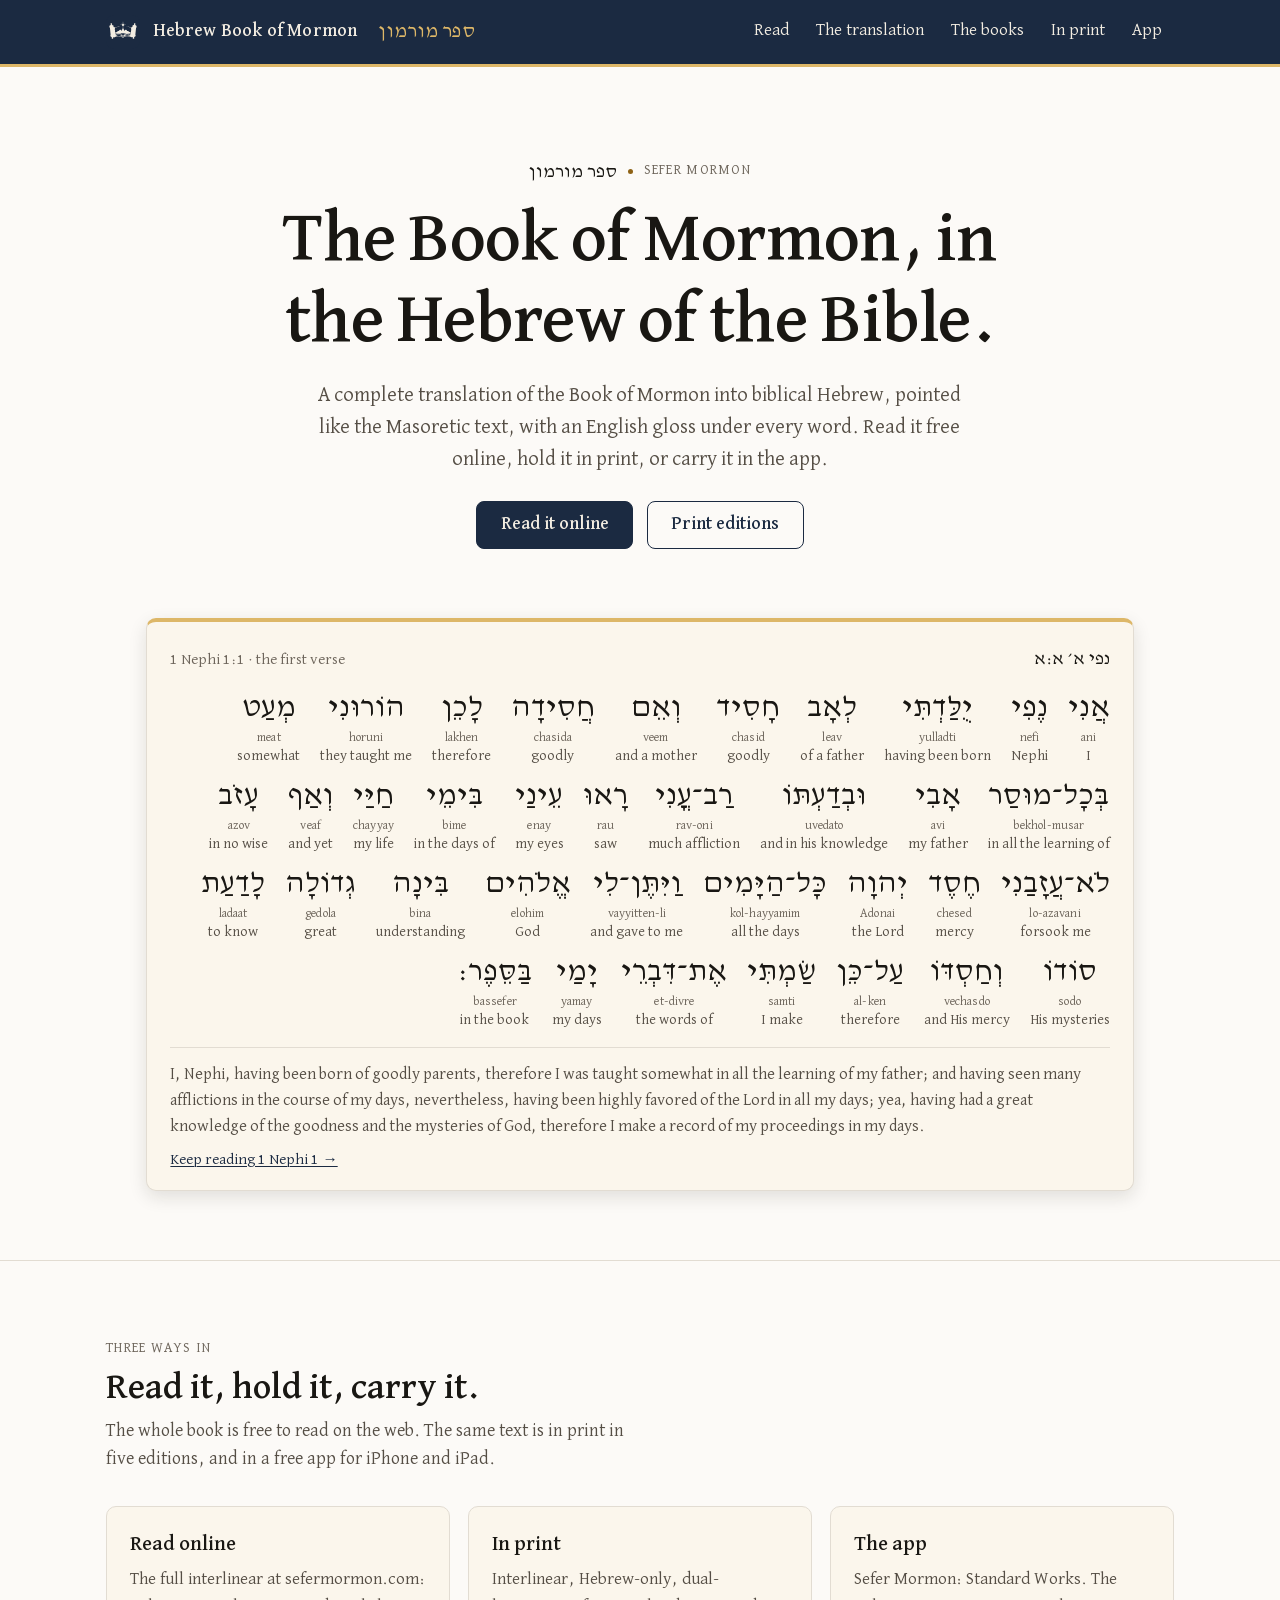
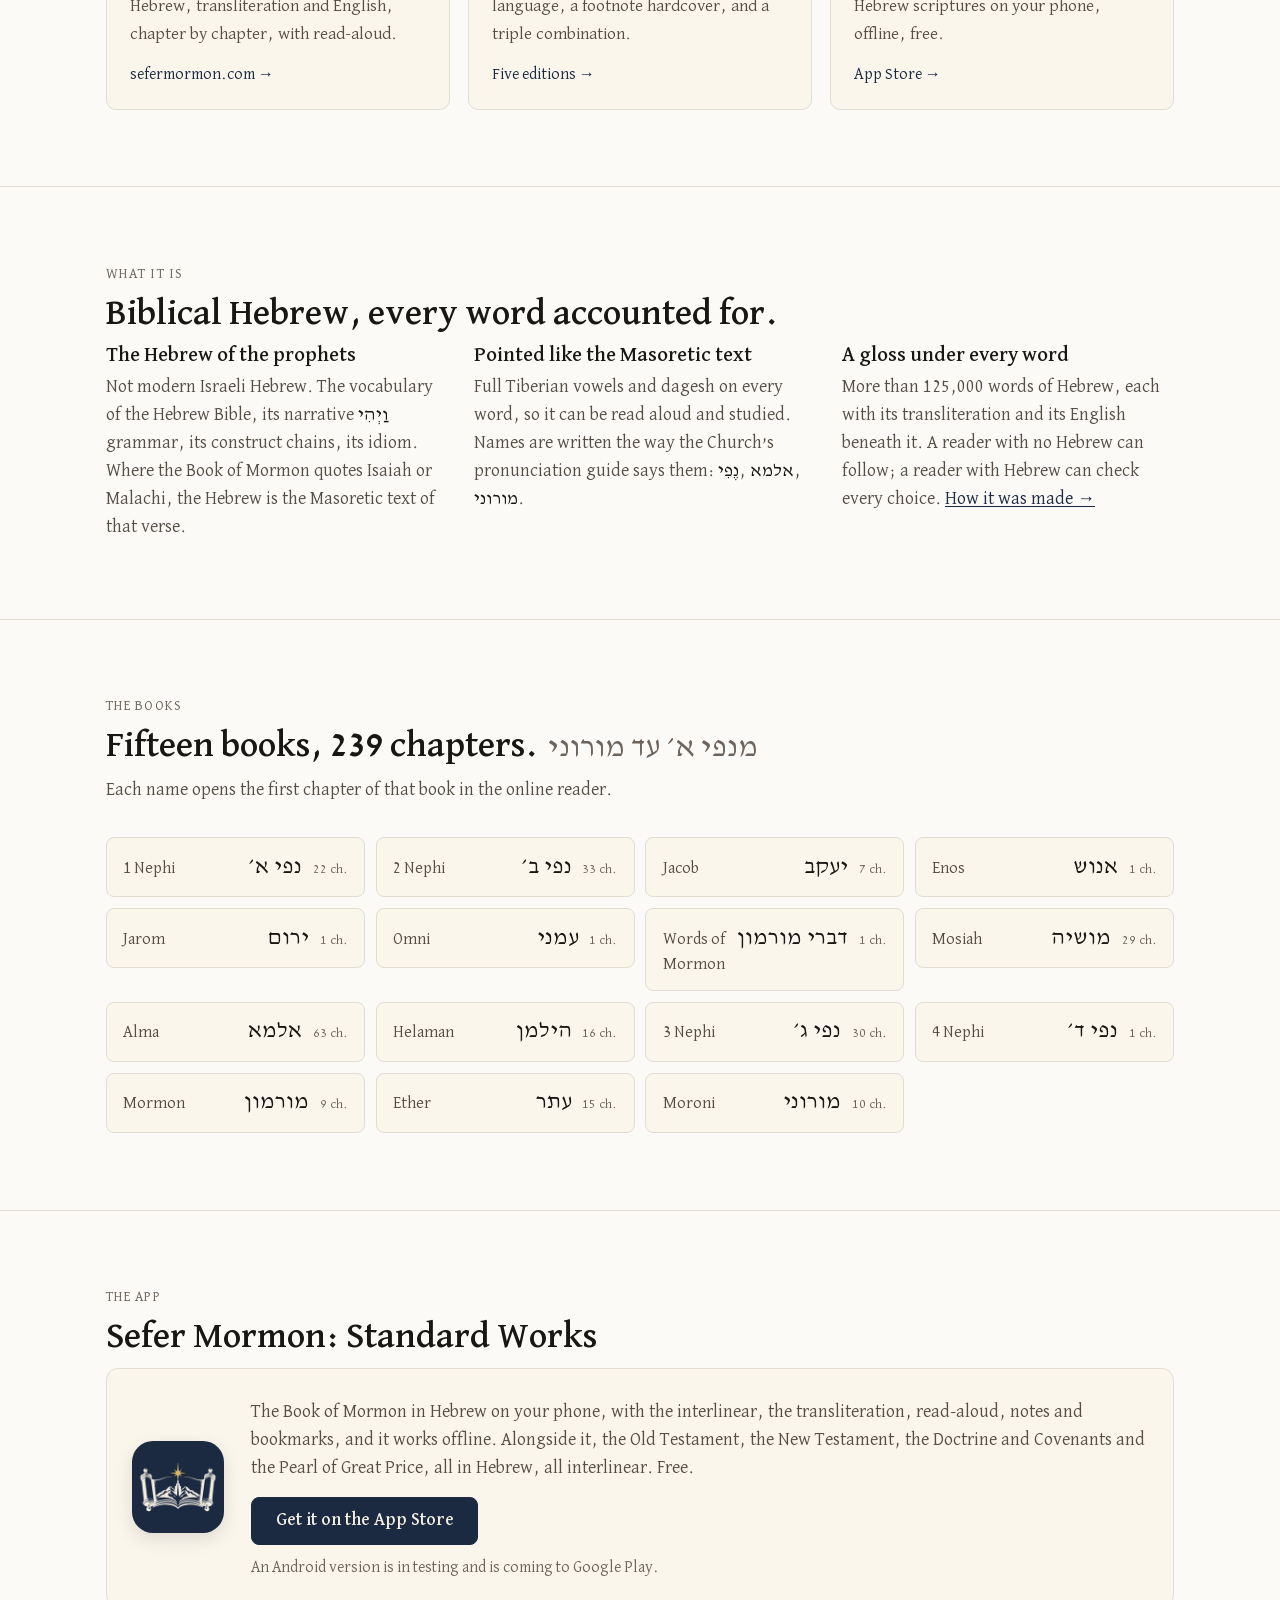
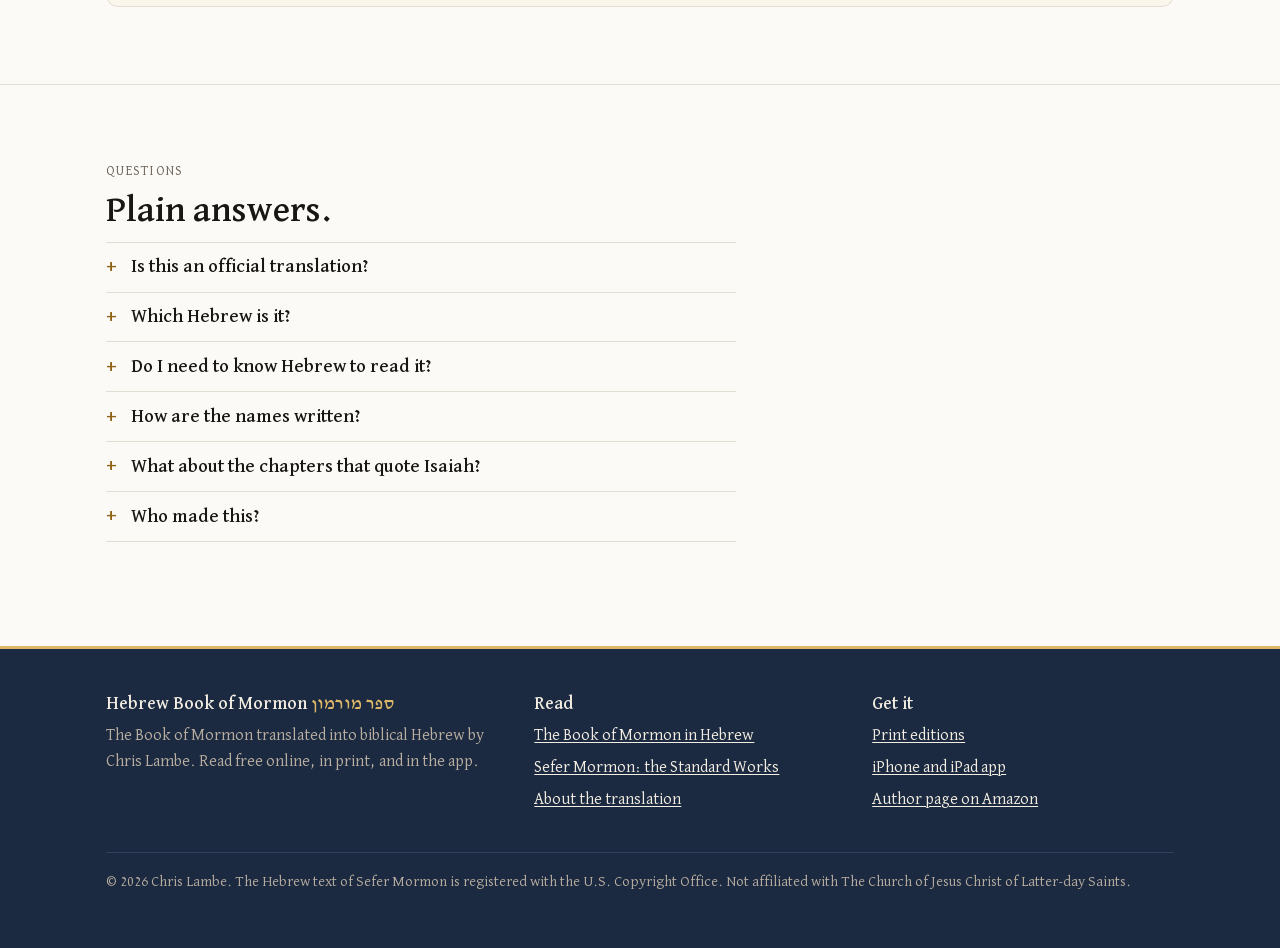
==== commit 4a71c73d: "Hero: title across the page, balanced wrap, pills centred; Hebrew reference on the right of the card" ====
--- a/index.html
+++ b/index.html
@@ -19,7 +19,7 @@
 <meta property="og:locale:alternate" content="he_IL">
 <meta name="twitter:card" content="summary_large_image">
 <link rel="stylesheet" href="fonts/david_libre.css">
-<link rel="stylesheet" href="style.css?v=6">
+<link rel="stylesheet" href="style.css?v=7">
 <script type="application/ld+json">
 {"@context":"https://schema.org","@graph":[
 {"@type":"WebSite","@id":"https://hebrewbookofmormon.net/#website","url":"https://hebrewbookofmormon.net/","name":"Hebrew Book of Mormon","alternateName":["ספר מורמון","Sefer Mormon"],"inLanguage":["en","he"],"about":{"@id":"https://hebrewbookofmormon.net/#book"},"publisher":{"@id":"https://sefermormon.com/#chris"}},
@@ -63,7 +63,7 @@
 <main id="main">
 <section class="hero">
   <div class="wrap grid">
-    <div>
+    <div class="hero-copy">
       <p class="eyebrow"><span lang="he">ספר מורמון</span><span class="dot"></span>Sefer Mormon</p>
       <h1>The Book of Mormon, in the Hebrew of the Bible.</h1>
       <p class="lead">A complete translation of the Book of Mormon into biblical Hebrew, pointed like the Masoretic text, with an English gloss under every word. Read it free online, hold it in print, or carry it in the app.</p>
--- a/style.css
+++ b/style.css
@@ -60,13 +60,20 @@
 .top a:hover, .top a[aria-current="page"] { color: var(--gold); border-bottom-color: var(--gold); }
 
 /* Hero */
-.hero { padding: clamp(2.2rem, 6vw, 4.5rem) 0 clamp(1.5rem, 4vw, 3rem); }
+.hero { padding: clamp(2.5rem, 7vw, 5rem) 0 clamp(1.5rem, 4vw, 3rem); }
 .hero .grid { display: grid; grid-template-columns: minmax(0, 1fr); gap: clamp(1.8rem, 4vw, 3rem); }
-.hero h1 { max-width: 22ch; }
+/* The hero is a centred column: the title runs the width of the page and
+   wraps balanced; the lead keeps a reading measure; the two pills sit under
+   it on the axis; the verse card below is the picture. */
+.hero-copy { text-align: center; }
+.hero-copy .eyebrow { justify-content: center; }
+.hero h1 { max-width: none; text-wrap: balance; }
+.hero .lead { margin-left: auto; margin-right: auto; }
+.hero .actions { justify-content: center; }
 .eyebrow { font-size: .78rem; letter-spacing: .09em; text-transform: uppercase; color: var(--ink-3); display: flex; align-items: center; gap: .6rem; flex-wrap: wrap; }
 .eyebrow [lang="he"] { text-transform: none; letter-spacing: 0; font-size: 1.05rem; color: var(--ink); }
 .eyebrow .dot { width: 5px; height: 5px; border-radius: 50%; background: var(--gold-deep); display: inline-block; }
-h1 { font-size: clamp(2.1rem, 5.2vw, 3.5rem); margin: .5rem 0 1rem; letter-spacing: -.01em; }
+h1 { font-size: clamp(2.2rem, 5.5vw, 4rem); margin: .5rem 0 1rem; letter-spacing: -.01em; }
 .lead { font-size: 1.15rem; color: var(--ink-2); max-width: 32em; }
 .actions { display: flex; gap: .75rem; flex-wrap: wrap; margin-top: 1.4rem; }
 .btn { display: inline-flex; align-items: center; justify-content: center; min-height: 48px; padding: 0 1.3rem; border-radius: 8px;
@@ -80,7 +87,7 @@
 /* The interlinear verse: the product itself, as the hero's picture */
 .verse { background: var(--card); border: 1px solid var(--rule); border-top: 4px solid var(--gold); border-radius: 10px;
   padding: 1.3rem 1.3rem 1rem; box-shadow: var(--shadow); }
-.verse .ref { display: flex; justify-content: space-between; align-items: baseline; gap: 1rem; font-size: .85rem; color: var(--ink-3); margin-bottom: .9rem; }
+.verse .ref { display: flex; flex-direction: row-reverse; justify-content: space-between; align-items: baseline; gap: 1rem; font-size: .85rem; color: var(--ink-3); margin-bottom: .9rem; }
 .verse .ref [lang="he"] { color: var(--ink); font-size: 1rem; }
 .il { direction: rtl; display: flex; flex-wrap: wrap; gap: .7rem 1.1rem; margin: 0; padding: 0; list-style: none; }
 .il li { display: flex; flex-direction: column; align-items: center; text-align: center; }
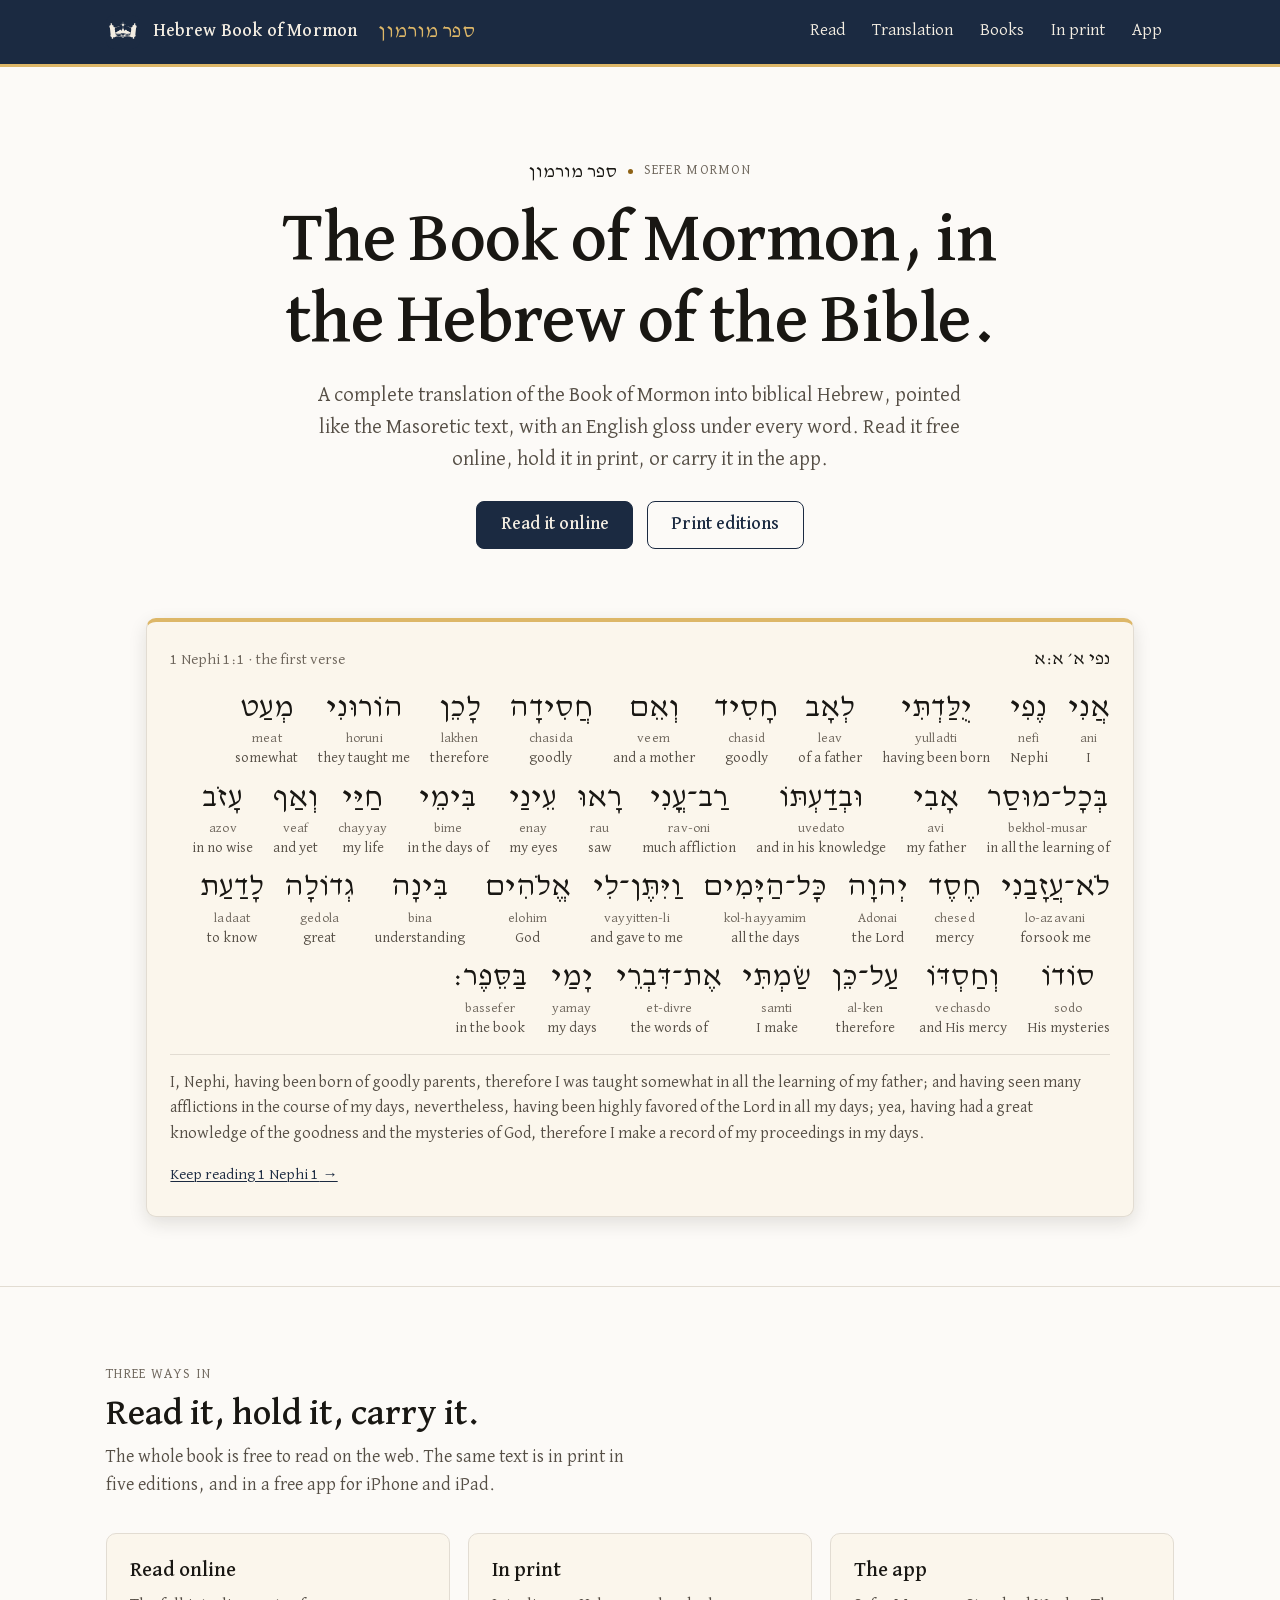
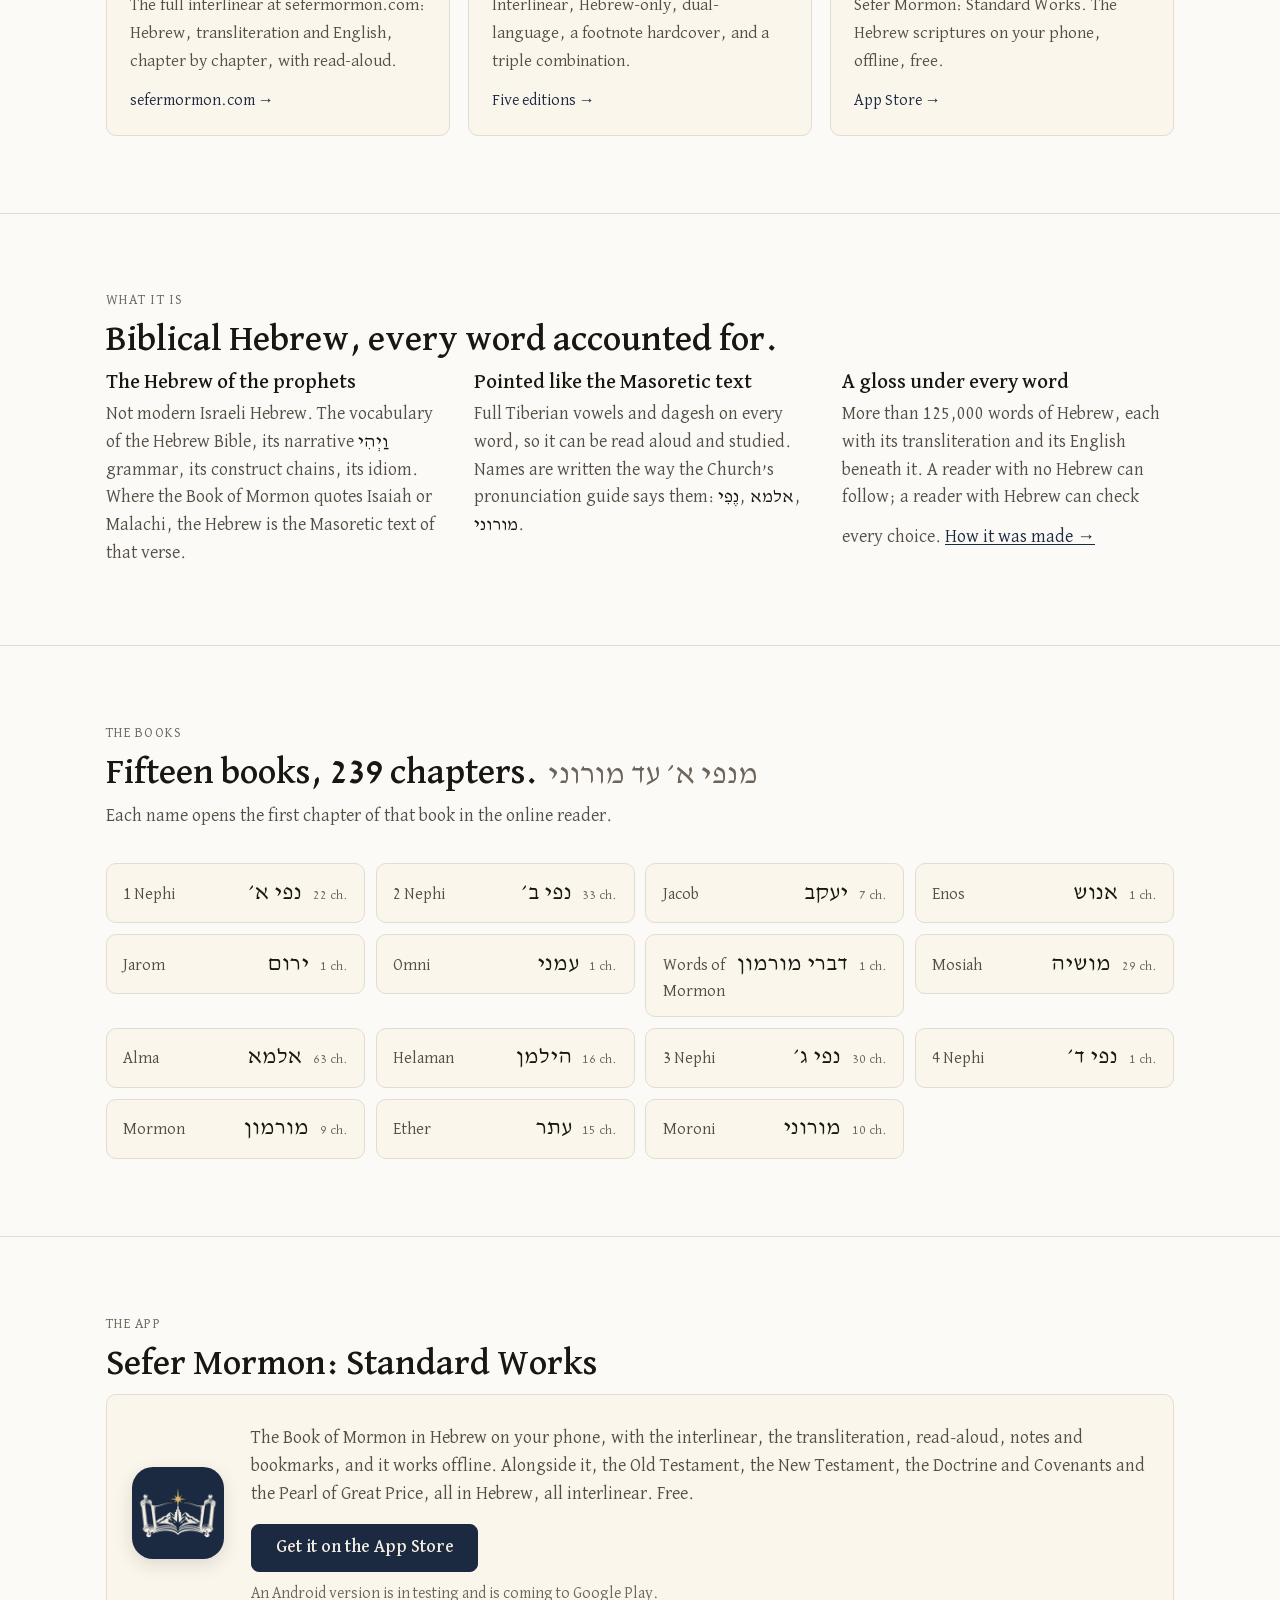
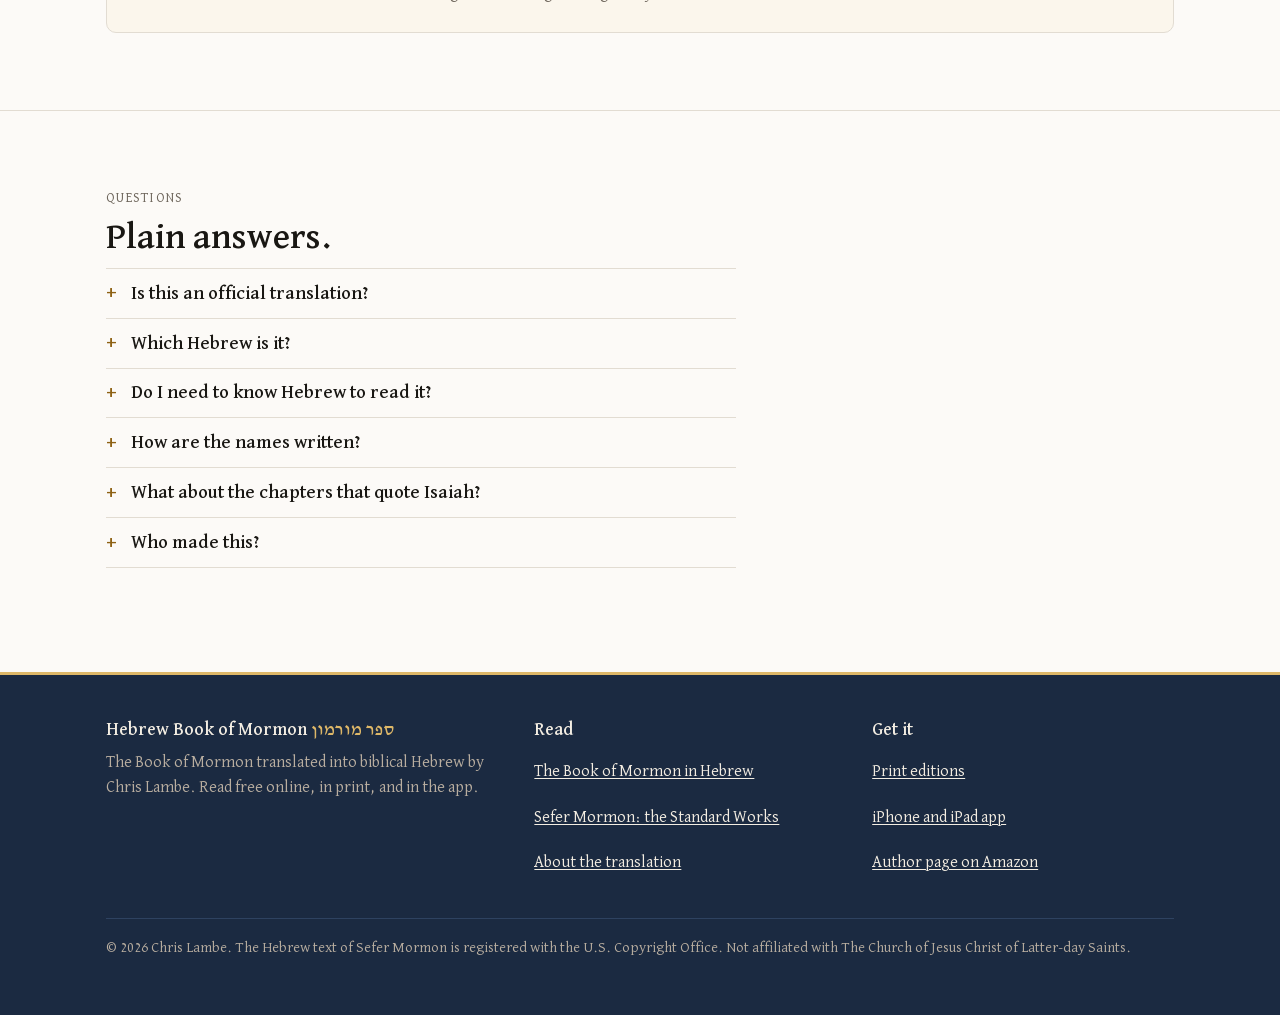
==== commit fce0efab: "Audit pass: one-row phone nav, thumb-sized links, arrows as decoration, full FAQ schema, a real link" ====
--- a/index.html
+++ b/index.html
@@ -6,6 +6,7 @@
 <title>Hebrew Book of Mormon — ספר מורמון, the Book of Mormon in Biblical Hebrew</title>
 <meta name="description" content="The Book of Mormon translated into the Hebrew of the Bible, pointed like the Masoretic text, with an English gloss under every word. Read it free online, in print, or in the app.">
 <link rel="canonical" href="https://hebrewbookofmormon.net/">
+<meta name="author" content="Chris Lambe">
 <meta name="theme-color" content="#1B2A41">
 <link rel="icon" href="favicon.ico" sizes="any">
 <link rel="apple-touch-icon" href="images/icon-192.png">
@@ -14,12 +15,16 @@
 <meta property="og:title" content="Hebrew Book of Mormon — ספר מורמון">
 <meta property="og:description" content="The Book of Mormon in the Hebrew of the Bible, with an English gloss under every word. Free online, in print, and in the app.">
 <meta property="og:url" content="https://hebrewbookofmormon.net/">
-<meta property="og:image" content="https://hebrewbookofmormon.net/images/cover-hebrew.jpg">
+<meta property="og:image" content="https://hebrewbookofmormon.net/images/social.png">
+<meta property="og:image:width" content="1200">
+<meta property="og:image:height" content="630">
+<meta property="og:image:alt" content="Sefer Mormon, the Hebrew Book of Mormon">
 <meta property="og:locale" content="en_US">
 <meta property="og:locale:alternate" content="he_IL">
 <meta name="twitter:card" content="summary_large_image">
+<meta name="twitter:image" content="https://hebrewbookofmormon.net/images/social.png">
 <link rel="stylesheet" href="fonts/david_libre.css">
-<link rel="stylesheet" href="style.css?v=7">
+<link rel="stylesheet" href="style.css?v=9">
 <script type="application/ld+json">
 {"@context":"https://schema.org","@graph":[
 {"@type":"WebSite","@id":"https://hebrewbookofmormon.net/#website","url":"https://hebrewbookofmormon.net/","name":"Hebrew Book of Mormon","alternateName":["ספר מורמון","Sefer Mormon"],"inLanguage":["en","he"],"about":{"@id":"https://hebrewbookofmormon.net/#book"},"publisher":{"@id":"https://sefermormon.com/#chris"}},
@@ -32,11 +37,7 @@
   {"@type":"Book","name":"Sefer Mormon: Triple Combination in Hebrew","bookFormat":"https://schema.org/Paperback","url":"https://www.amazon.com/dp/B0H11CV516","image":"https://hebrewbookofmormon.net/images/cover-triple.jpg"}]},
 {"@type":"Person","@id":"https://sefermormon.com/#chris","name":"Chris Lambe","jobTitle":"Translator","url":"https://sefermormon.com/","sameAs":["https://www.amazon.com/stores/author/B0DTYPWNXM"]},
 {"@type":"SoftwareApplication","name":"Sefer Mormon: Standard Works","applicationCategory":"BooksApplication","operatingSystem":"iOS","url":"https://apps.apple.com/us/app/sefer-mormon-standard-works/id6767954376","offers":{"@type":"Offer","price":"0","priceCurrency":"USD"},"author":{"@id":"https://sefermormon.com/#chris"}},
-{"@type":"FAQPage","mainEntity":[
- {"@type":"Question","name":"Is this an official translation?","acceptedAnswer":{"@type":"Answer","text":"No. It is an independent translation of the Book of Mormon into biblical Hebrew by Chris Lambe. It is not published by The Church of Jesus Christ of Latter-day Saints."}},
- {"@type":"Question","name":"Which Hebrew is it?","acceptedAnswer":{"@type":"Answer","text":"The Hebrew of the Bible: its vocabulary, its narrative grammar, and the full Tiberian vowel pointing of the Masoretic text, without cantillation marks."}},
- {"@type":"Question","name":"Do I need to know Hebrew to read it?","acceptedAnswer":{"@type":"Answer","text":"No. Under every Hebrew word the reader shows its transliteration and its English, and any chapter can be read aloud in a Hebrew voice."}},
- {"@type":"Question","name":"Where can I read it?","acceptedAnswer":{"@type":"Answer","text":"Free at sefermormon.com, in five print editions, and in the free Sefer Mormon: Standard Works app for iPhone and iPad."}}]}
+{"@type": "FAQPage", "mainEntity": [{"@type": "Question", "name": "Is this an official translation?", "acceptedAnswer": {"@type": "Answer", "text": "No. It is an independent translation by Chris Lambe. It is not published by The Church of Jesus Christ of Latter-day Saints, and it does not speak for the Church."}}, {"@type": "Question", "name": "Which Hebrew is it?", "acceptedAnswer": {"@type": "Answer", "text": "The Hebrew of the Bible. Its vocabulary is held to what the Hebrew Bible attests, its narrative runs on the biblical וַיְהִי forms, and every word carries the full Tiberian pointing of the Masoretic text. There are no cantillation marks."}}, {"@type": "Question", "name": "Do I need to know Hebrew to read it?", "acceptedAnswer": {"@type": "Answer", "text": "No. In the reader every Hebrew word has its transliteration and its English beneath it, and any chapter can be read aloud in a Hebrew voice, phrase by phrase. Readers who know Hebrew can switch the other tiers off and read the text alone."}}, {"@type": "Question", "name": "How are the names written?", "acceptedAnswer": {"@type": "Answer", "text": "In Hebrew letters, sounded the way the Church’s pronunciation guide gives them: Nephi נֶפִי, Alma אלמא, Mosiah מושיה, Helaman הילמן, Moroni מורוני. Names that already exist in the Bible keep their biblical spelling: Jacob יעקב, Enos אנוש."}}, {"@type": "Question", "name": "What about the chapters that quote Isaiah?", "acceptedAnswer": {"@type": "Answer", "text": "Where the Book of Mormon quotes Isaiah, Malachi or Micah and the English follows the King James text, the Hebrew is the Masoretic text of that verse, word for word. Where the Book of Mormon’s wording departs from the Bible, the Hebrew departs with it."}}, {"@type": "Question", "name": "Who made this?", "acceptedAnswer": {"@type": "Answer", "text": "Chris Lambe translated it. His reader for the whole Standard Works in Hebrew is sefermormon.com; the print editions are on Amazon. The Hebrew text is registered with the U.S. Copyright Office."}}]}
 ]}
 </script>
 </head>
@@ -51,8 +52,8 @@
     <nav aria-label="Site">
       <ul class="top">
         <li><a href="https://sefermormon.com/bom/bom.html">Read</a></li>
-        <li><a href="translation.html">The translation</a></li>
-        <li><a href="#books">The books</a></li>
+        <li><a href="translation.html">Translation</a></li>
+        <li><a href="#books">Books</a></li>
         <li><a href="https://sefermormon.com/in-print.html">In print</a></li>
         <li><a href="#app">App</a></li>
       </ul>
@@ -113,7 +114,7 @@
         <li><span class="h" lang="he">בַּסֵּפֶר׃</span><span class="t">bassefer</span><span class="g">in the book</span></li>
       </ol>
       <p class="en">I, Nephi, having been born of goodly parents, therefore I was taught somewhat in all the learning of my father; and having seen many afflictions in the course of my days, nevertheless, having been highly favored of the Lord in all my days; yea, having had a great knowledge of the goodness and the mysteries of God, therefore I make a record of my proceedings in my days.</p>
-      <p class="more"><a href="https://sefermormon.com/hebrew/book-of-mormon/1-nephi/1.html">Keep reading 1 Nephi 1 →</a></p>
+      <p class="more"><a class="arrow" href="https://sefermormon.com/hebrew/book-of-mormon/1-nephi/1.html">Keep reading 1 Nephi 1</a></p>
     </figure>
   </div>
 </section>
@@ -124,9 +125,9 @@
     <h2>Read it, hold it, carry it.</h2>
     <p class="intro">The whole book is free to read on the web. The same text is in print in five editions, and in a free app for iPhone and iPad.</p>
     <div class="doors">
-      <a class="door" href="https://sefermormon.com/bom/bom.html"><strong>Read online</strong><span>The full interlinear at sefermormon.com: Hebrew, transliteration and English, chapter by chapter, with read-aloud.</span><span class="go">sefermormon.com →</span></a>
-      <a class="door" href="https://sefermormon.com/in-print.html"><strong>In print</strong><span>Interlinear, Hebrew-only, dual-language, a footnote hardcover, and a triple combination.</span><span class="go">Five editions →</span></a>
-      <a class="door" href="https://apps.apple.com/us/app/sefer-mormon-standard-works/id6767954376"><strong>The app</strong><span>Sefer Mormon: Standard Works. The Hebrew scriptures on your phone, offline, free.</span><span class="go">App Store →</span></a>
+      <a class="door" href="https://sefermormon.com/bom/bom.html"><strong>Read online</strong><span>The full interlinear at sefermormon.com: Hebrew, transliteration and English, chapter by chapter, with read-aloud.</span><span class="go arrow">sefermormon.com</span></a>
+      <a class="door" href="https://sefermormon.com/in-print.html"><strong>In print</strong><span>Interlinear, Hebrew-only, dual-language, a footnote hardcover, and a triple combination.</span><span class="go arrow">Five editions</span></a>
+      <a class="door" href="https://apps.apple.com/us/app/sefer-mormon-standard-works/id6767954376"><strong>The app</strong><span>Sefer Mormon: Standard Works. The Hebrew scriptures on your phone, offline, free.</span><span class="go arrow">App Store</span></a>
     </div>
   </div>
 </section>
@@ -138,7 +139,7 @@
     <div class="facts">
       <div class="fact"><h3>The Hebrew of the prophets</h3><p>Not modern Israeli Hebrew. The vocabulary of the Hebrew Bible, its narrative <span lang="he">וַיְהִי</span> grammar, its construct chains, its idiom. Where the Book of Mormon quotes Isaiah or Malachi, the Hebrew is the Masoretic text of that verse.</p></div>
       <div class="fact"><h3>Pointed like the Masoretic text</h3><p>Full Tiberian vowels and dagesh on every word, so it can be read aloud and studied. Names are written the way the Church’s pronunciation guide says them: <span lang="he">נֶפִי</span>, <span lang="he">אלמא</span>, <span lang="he">מורוני</span>.</p></div>
-      <div class="fact"><h3>A gloss under every word</h3><p>More than 125,000 words of Hebrew, each with its transliteration and its English beneath it. A reader with no Hebrew can follow; a reader with Hebrew can check every choice. <a href="translation.html">How it was made →</a></p></div>
+      <div class="fact"><h3>A gloss under every word</h3><p>More than 125,000 words of Hebrew, each with its transliteration and its English beneath it. A reader with no Hebrew can follow; a reader with Hebrew can check every choice. <a class="arrow" href="translation.html">How it was made</a></p></div>
     </div>
   </div>
 </section>
@@ -174,7 +175,7 @@
     <p class="kicker">The app</p>
     <h2>Sefer Mormon: Standard Works</h2>
     <div class="app">
-      <img src="images/icon-192.png" width="192" height="192" alt="">
+      <img src="images/icon-192.png" width="192" height="192" alt="" loading="lazy">
       <div>
         <p>The Book of Mormon in Hebrew on your phone, with the interlinear, the transliteration, read-aloud, notes and bookmarks, and it works offline. Alongside it, the Old Testament, the New Testament, the Doctrine and Covenants and the Pearl of Great Price, all in Hebrew, all interlinear. Free.</p>
         <a class="btn primary" href="https://apps.apple.com/us/app/sefer-mormon-standard-works/id6767954376">Get it on the App Store</a>
--- a/style.css
+++ b/style.css
@@ -41,6 +41,10 @@
 img { max-width: 100%; height: auto; display: block; }
 a { color: var(--link); text-decoration: underline; text-decoration-thickness: 1px; text-underline-offset: 2px; }
 a:focus-visible, button:focus-visible, summary:focus-visible { outline: 3px solid var(--focus); outline-offset: 2px; border-radius: 4px; }
+.arrow::after { content: " \2192"; }
+.back::before { content: "\2190 "; }
+p { text-wrap: pretty; }
+h2, h3 { text-wrap: balance; }
 [lang="he"] { direction: rtl; unicode-bidi: isolate; }
 .wrap { max-width: 1100px; margin: 0 auto; padding: 0 16px; }
 .skip { position: absolute; left: -999px; top: 0; background: var(--navy); color: var(--on-navy); padding: .6rem 1rem; z-index: 10; }
@@ -87,15 +91,17 @@
 /* The interlinear verse: the product itself, as the hero's picture */
 .verse { background: var(--card); border: 1px solid var(--rule); border-top: 4px solid var(--gold); border-radius: 10px;
   padding: 1.3rem 1.3rem 1rem; box-shadow: var(--shadow); }
-.verse .ref { display: flex; flex-direction: row-reverse; justify-content: space-between; align-items: baseline; gap: 1rem; font-size: .85rem; color: var(--ink-3); margin-bottom: .9rem; }
+.verse .ref { display: flex; flex-direction: row-reverse; justify-content: space-between; align-items: baseline; gap: .3rem 1rem; flex-wrap: wrap; font-size: .85rem; color: var(--ink-3); margin-bottom: .9rem; }
+.verse .ref span { white-space: nowrap; }
 .verse .ref [lang="he"] { color: var(--ink); font-size: 1rem; }
 .il { direction: rtl; display: flex; flex-wrap: wrap; gap: .7rem 1.1rem; margin: 0; padding: 0; list-style: none; }
 .il li { display: flex; flex-direction: column; align-items: center; text-align: center; }
 .il .h { font-size: 1.7rem; line-height: 1.2; color: var(--ink); }
-.il .t { direction: ltr; font-size: .7rem; color: var(--ink-3); margin-top: .1rem; letter-spacing: .01em; }
-.il .g { direction: ltr; font-size: .8rem; color: var(--ink-2); line-height: 1.2; }
+.il .t { direction: ltr; font-size: .75rem; color: var(--ink-3); margin-top: .1rem; letter-spacing: .01em; }
+.il .g { direction: ltr; font-size: .82rem; color: var(--ink-2); line-height: 1.2; }
 .verse .en { margin: 1rem 0 0; padding-top: .8rem; border-top: 1px solid var(--rule); font-size: .92rem; color: var(--ink-2); }
-.verse .more { margin: .5rem 0 0; font-size: .85rem; }
+.verse .more { margin: .25rem 0 0; font-size: .85rem; }
+.verse .more a, .fact a { display: inline-block; padding: .65rem 0; }
 
 /* Sections */
 section { padding: clamp(2.4rem, 6vw, 4.5rem) 0; }
@@ -119,7 +125,7 @@
 
 .books { display: grid; grid-template-columns: repeat(auto-fill, minmax(215px, 1fr)); gap: .6rem; list-style: none; padding: 0; margin: 0; }
 .books a { display: flex; justify-content: space-between; align-items: baseline; gap: .6rem; padding: .65rem .9rem; border: 1px solid var(--rule);
-  border-radius: 8px; text-decoration: none; color: inherit; background: var(--card); min-height: 48px; }
+  border-radius: 10px; text-decoration: none; color: inherit; background: var(--card); min-height: 48px; }
 .books a:hover { border-color: var(--navy); }
 .books .en { color: var(--ink-2); font-size: .92rem; }
 .books .he { font-size: 1.25rem; white-space: nowrap; }
@@ -127,7 +133,7 @@
 .books small { color: var(--ink-3); font-size: .74rem; white-space: nowrap; }
 
 
-.app { display: grid; grid-template-columns: auto minmax(0, 1fr); gap: 1.5rem; align-items: center; background: var(--card); border: 1px solid var(--rule); border-radius: 12px; padding: 1.4rem; }
+.app { display: grid; grid-template-columns: auto minmax(0, 1fr); gap: 1.5rem; align-items: center; background: var(--card); border: 1px solid var(--rule); border-radius: 10px; padding: 1.4rem; }
 .app img { width: 92px; height: 92px; border-radius: 21px; box-shadow: var(--shadow); }
 .app p { margin: .3rem 0 .8rem; color: var(--ink-2); }
 .app .note { font-size: .88rem; color: var(--ink-3); margin: .6rem 0 0; }
@@ -137,6 +143,7 @@
 .faq details:last-child { border-bottom: 1px solid var(--rule); }
 .faq summary { cursor: pointer; font-weight: 500; font-size: 1.05rem; min-height: 48px; display: flex; align-items: center; padding: .35rem 0; list-style: none; }
 .faq summary::-webkit-details-marker { display: none; }
+.faq summary:hover { color: var(--link); }
 .faq summary::before { content: "+"; color: var(--gold-deep); width: 1.4rem; flex: none; font-size: 1.3rem; }
 .faq details[open] summary::before { content: "\2013"; }
 .faq .a { padding: 0 0 .9rem 1.4rem; color: var(--ink-2); }
@@ -163,7 +170,8 @@
 footer a { color: var(--on-navy); }
 footer .he { color: var(--gold); }
 footer ul { list-style: none; padding: 0; margin: 0; }
-footer li { margin-bottom: .35rem; }
+footer li { margin: 0; }
+footer li a { display: inline-block; padding: .55rem 0; }
 footer .fine { margin-top: 1.8rem; padding-top: 1rem; border-top: 1px solid var(--navy-line); font-size: .82rem; }
 
 @media (max-width: 900px) {
@@ -172,6 +180,12 @@
 }
 @media (max-width: 700px) {
   html { font-size: 17px; }
+  .top { flex-wrap: nowrap; overflow-x: auto; -webkit-overflow-scrolling: touch; scrollbar-width: none; }
+  .top::-webkit-scrollbar { display: none; }
+  .top a { padding: 0 .5rem; font-size: .9rem; white-space: nowrap; }
+  .mast .wrap { padding-left: 8px; padding-right: 8px; }
+  .actions { flex-direction: column; align-items: stretch; }
+  .actions .btn { width: 100%; }
   footer .cols { grid-template-columns: 1fr; gap: 1.4rem; }
   .app { grid-template-columns: 1fr; }
   .il .h { font-size: 1.45rem; }
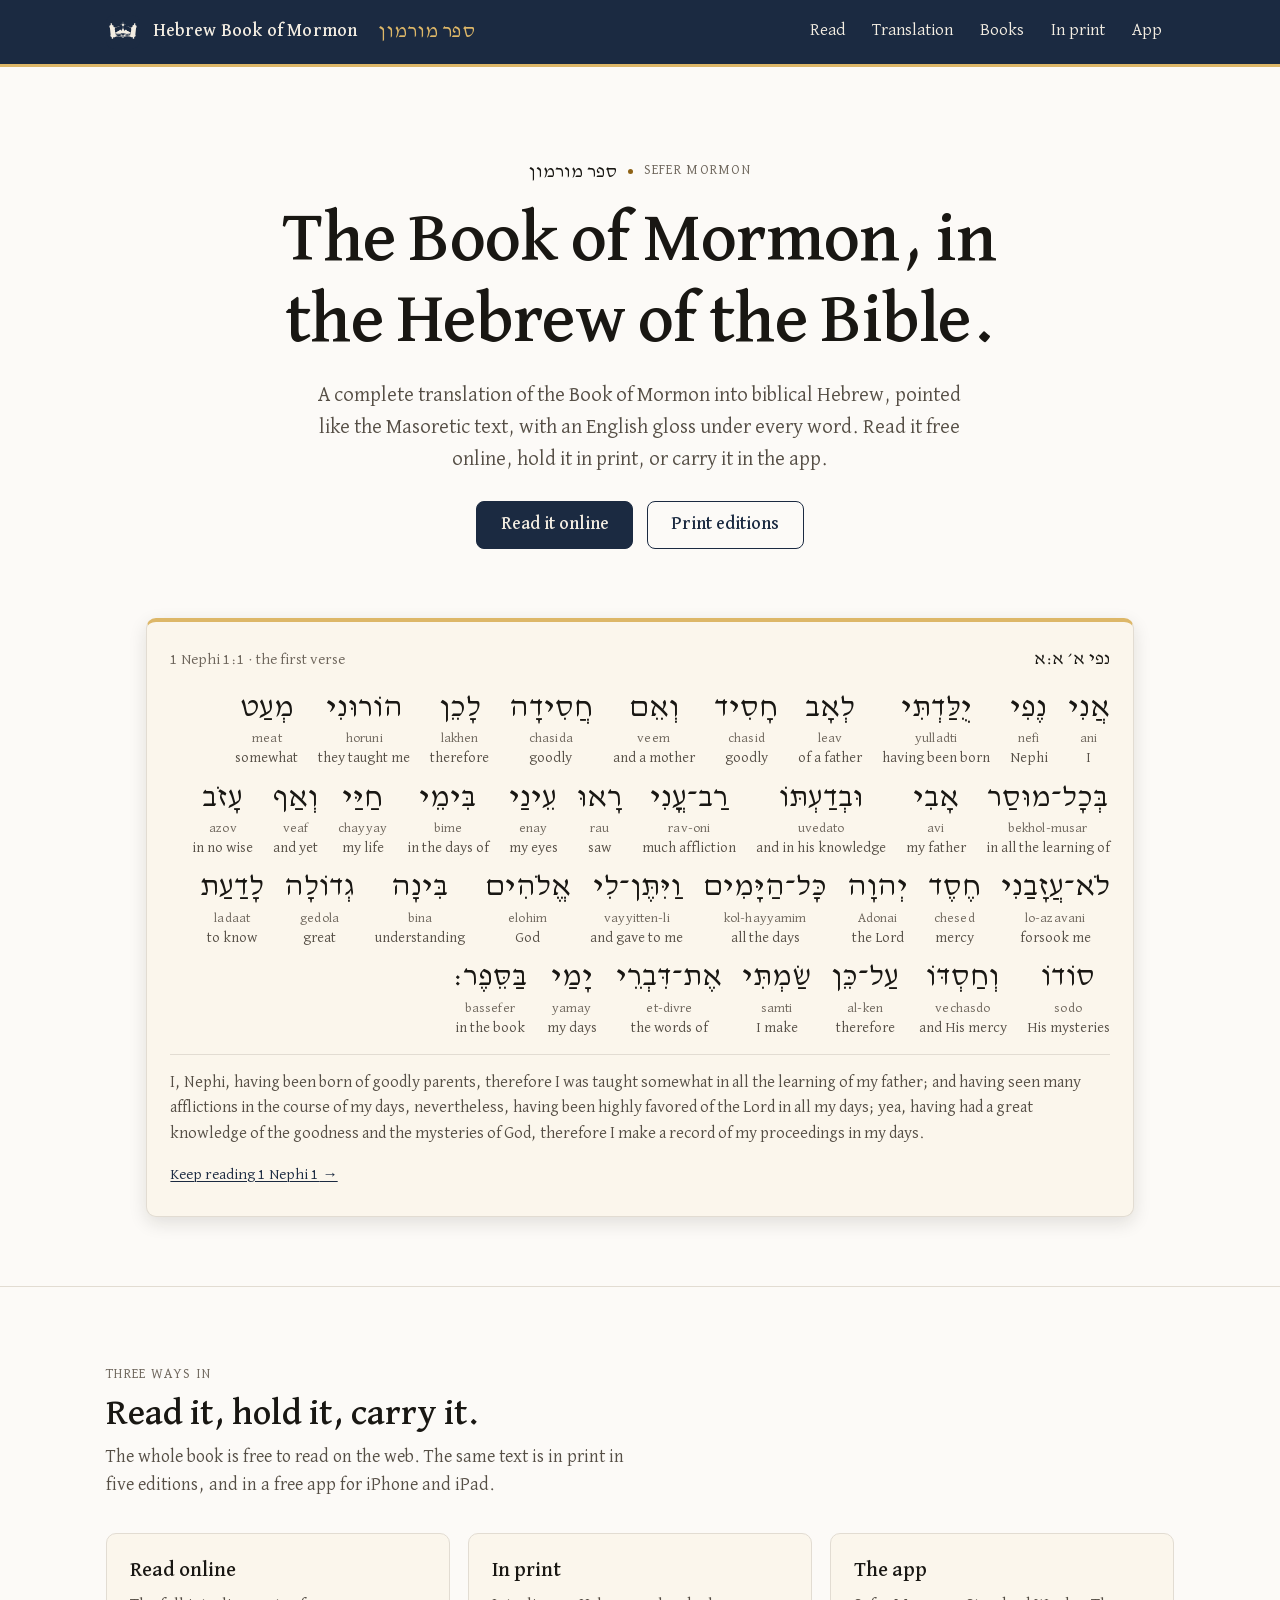
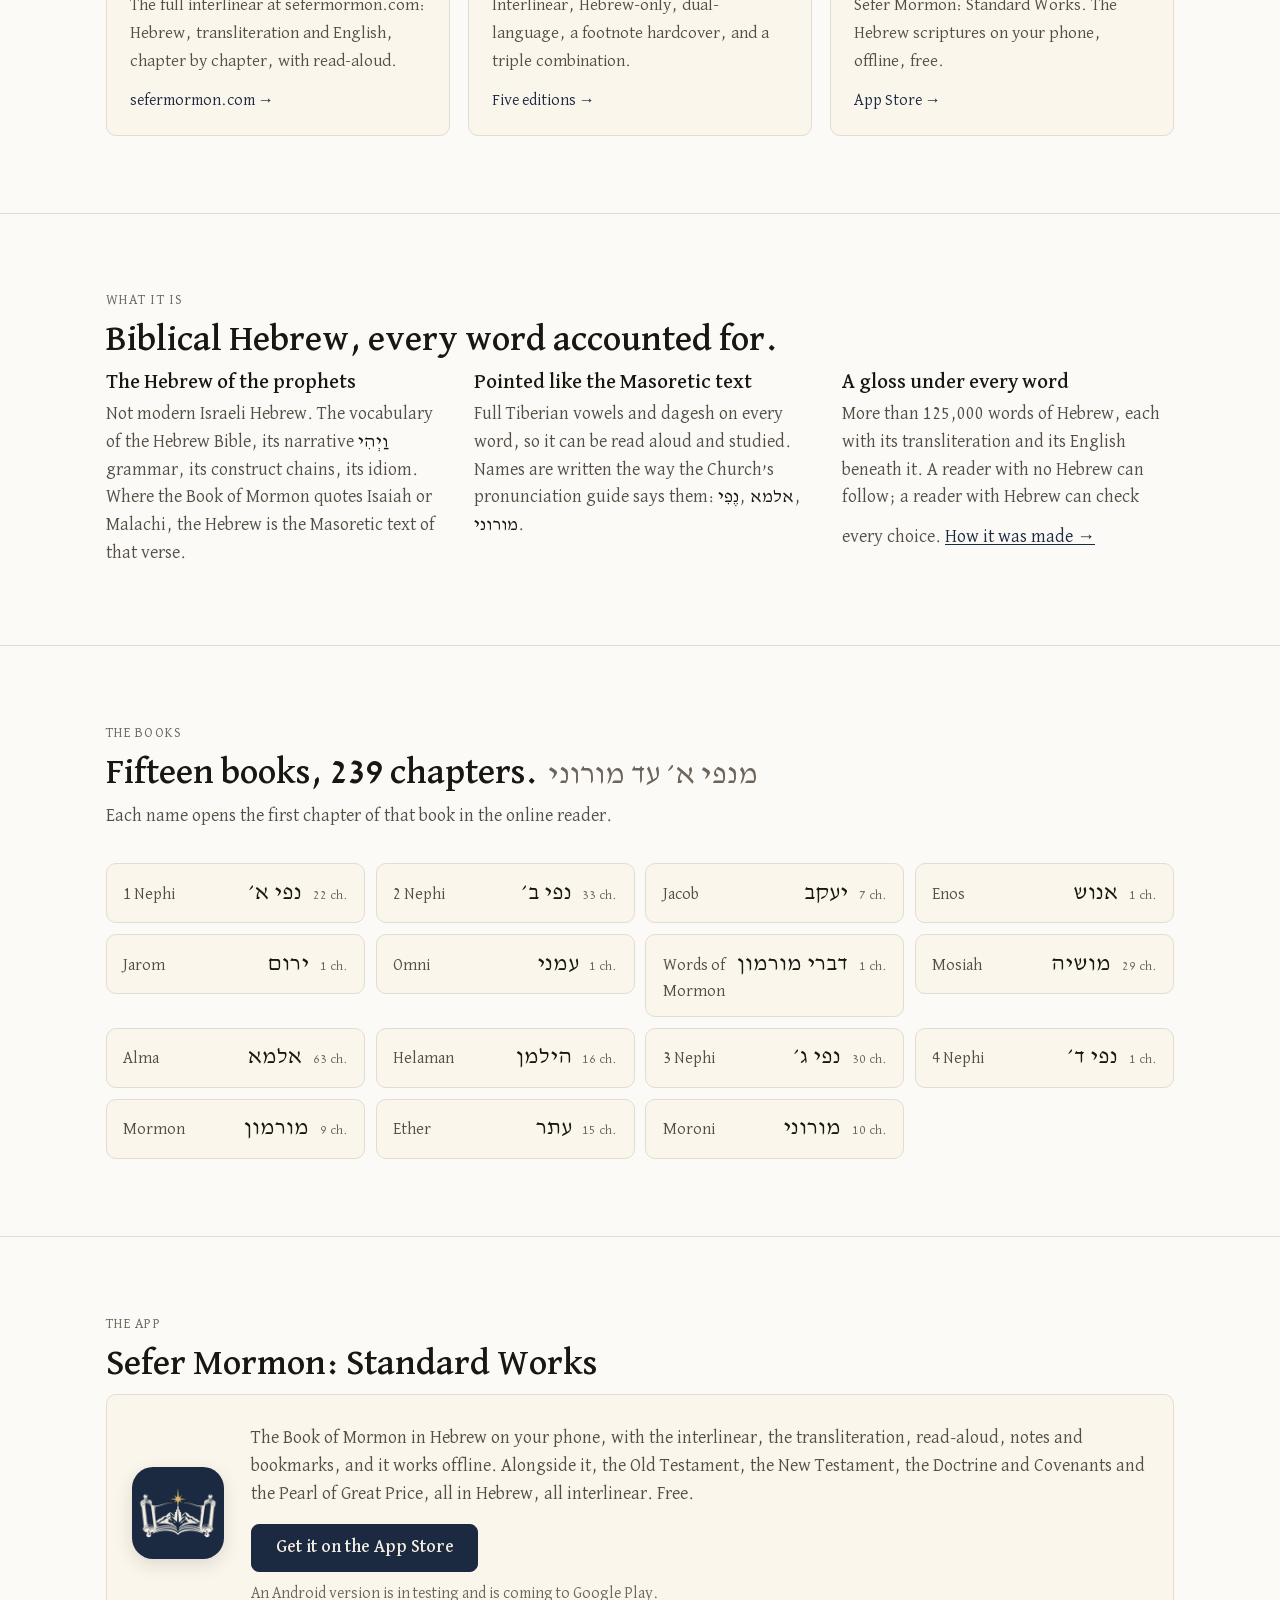
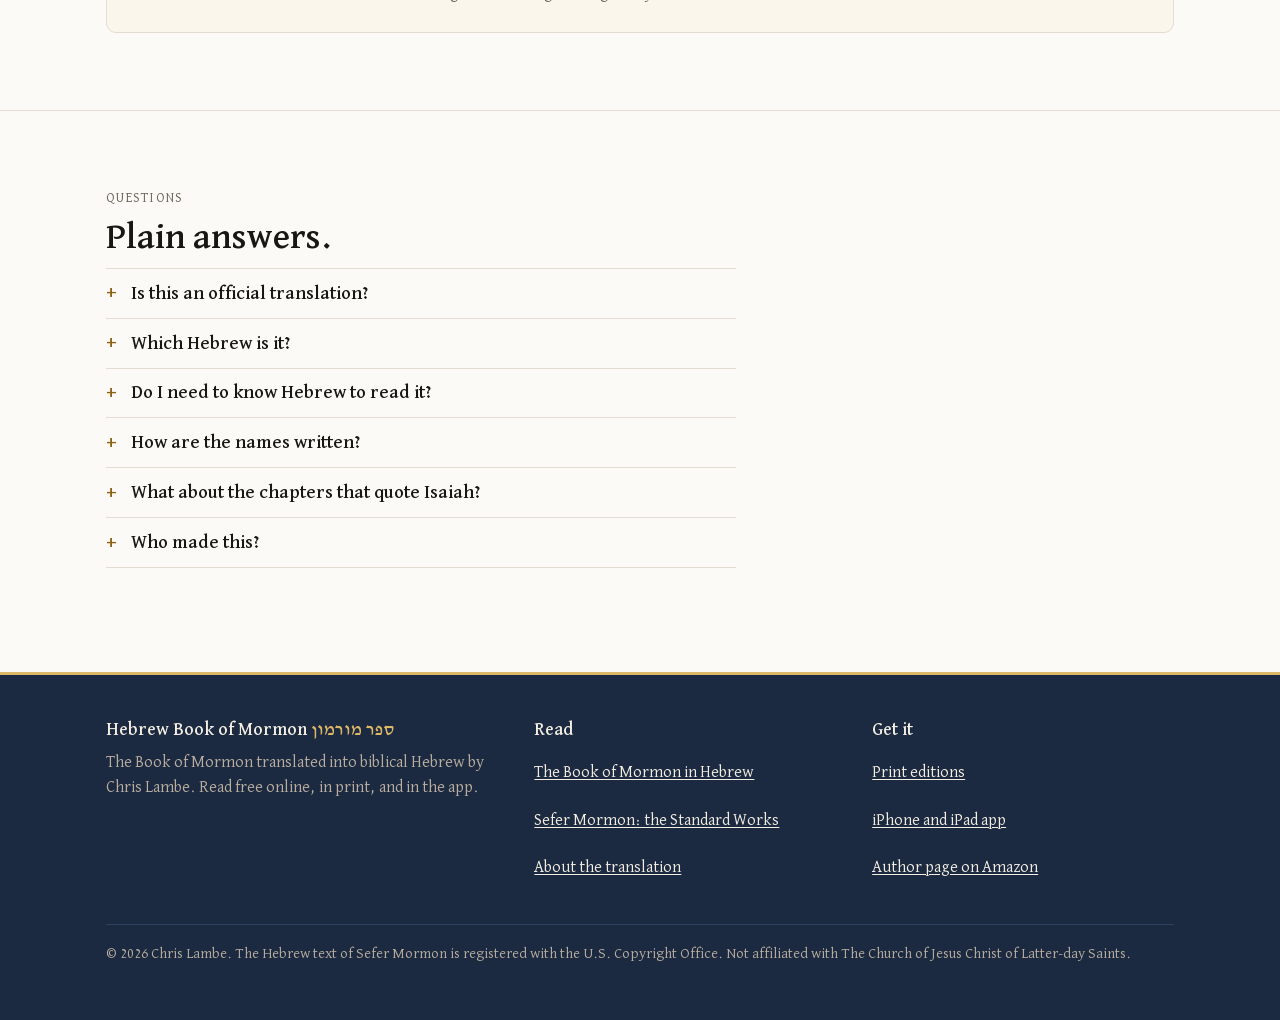
==== commit 762592f2: "Footer links clear 44px Co-Authored-By: Claude Fable 5.1 <noreply@anthropic.com>" ====
--- a/index.html
+++ b/index.html
@@ -24,7 +24,7 @@
 <meta name="twitter:card" content="summary_large_image">
 <meta name="twitter:image" content="https://hebrewbookofmormon.net/images/social.png">
 <link rel="stylesheet" href="fonts/david_libre.css">
-<link rel="stylesheet" href="style.css?v=9">
+<link rel="stylesheet" href="style.css?v=10">
 <script type="application/ld+json">
 {"@context":"https://schema.org","@graph":[
 {"@type":"WebSite","@id":"https://hebrewbookofmormon.net/#website","url":"https://hebrewbookofmormon.net/","name":"Hebrew Book of Mormon","alternateName":["ספר מורמון","Sefer Mormon"],"inLanguage":["en","he"],"about":{"@id":"https://hebrewbookofmormon.net/#book"},"publisher":{"@id":"https://sefermormon.com/#chris"}},
--- a/style.css
+++ b/style.css
@@ -171,7 +171,7 @@
 footer .he { color: var(--gold); }
 footer ul { list-style: none; padding: 0; margin: 0; }
 footer li { margin: 0; }
-footer li a { display: inline-block; padding: .55rem 0; }
+footer li a { display: inline-block; padding: .6rem 0; }
 footer .fine { margin-top: 1.8rem; padding-top: 1rem; border-top: 1px solid var(--navy-line); font-size: .82rem; }
 
 @media (max-width: 900px) {
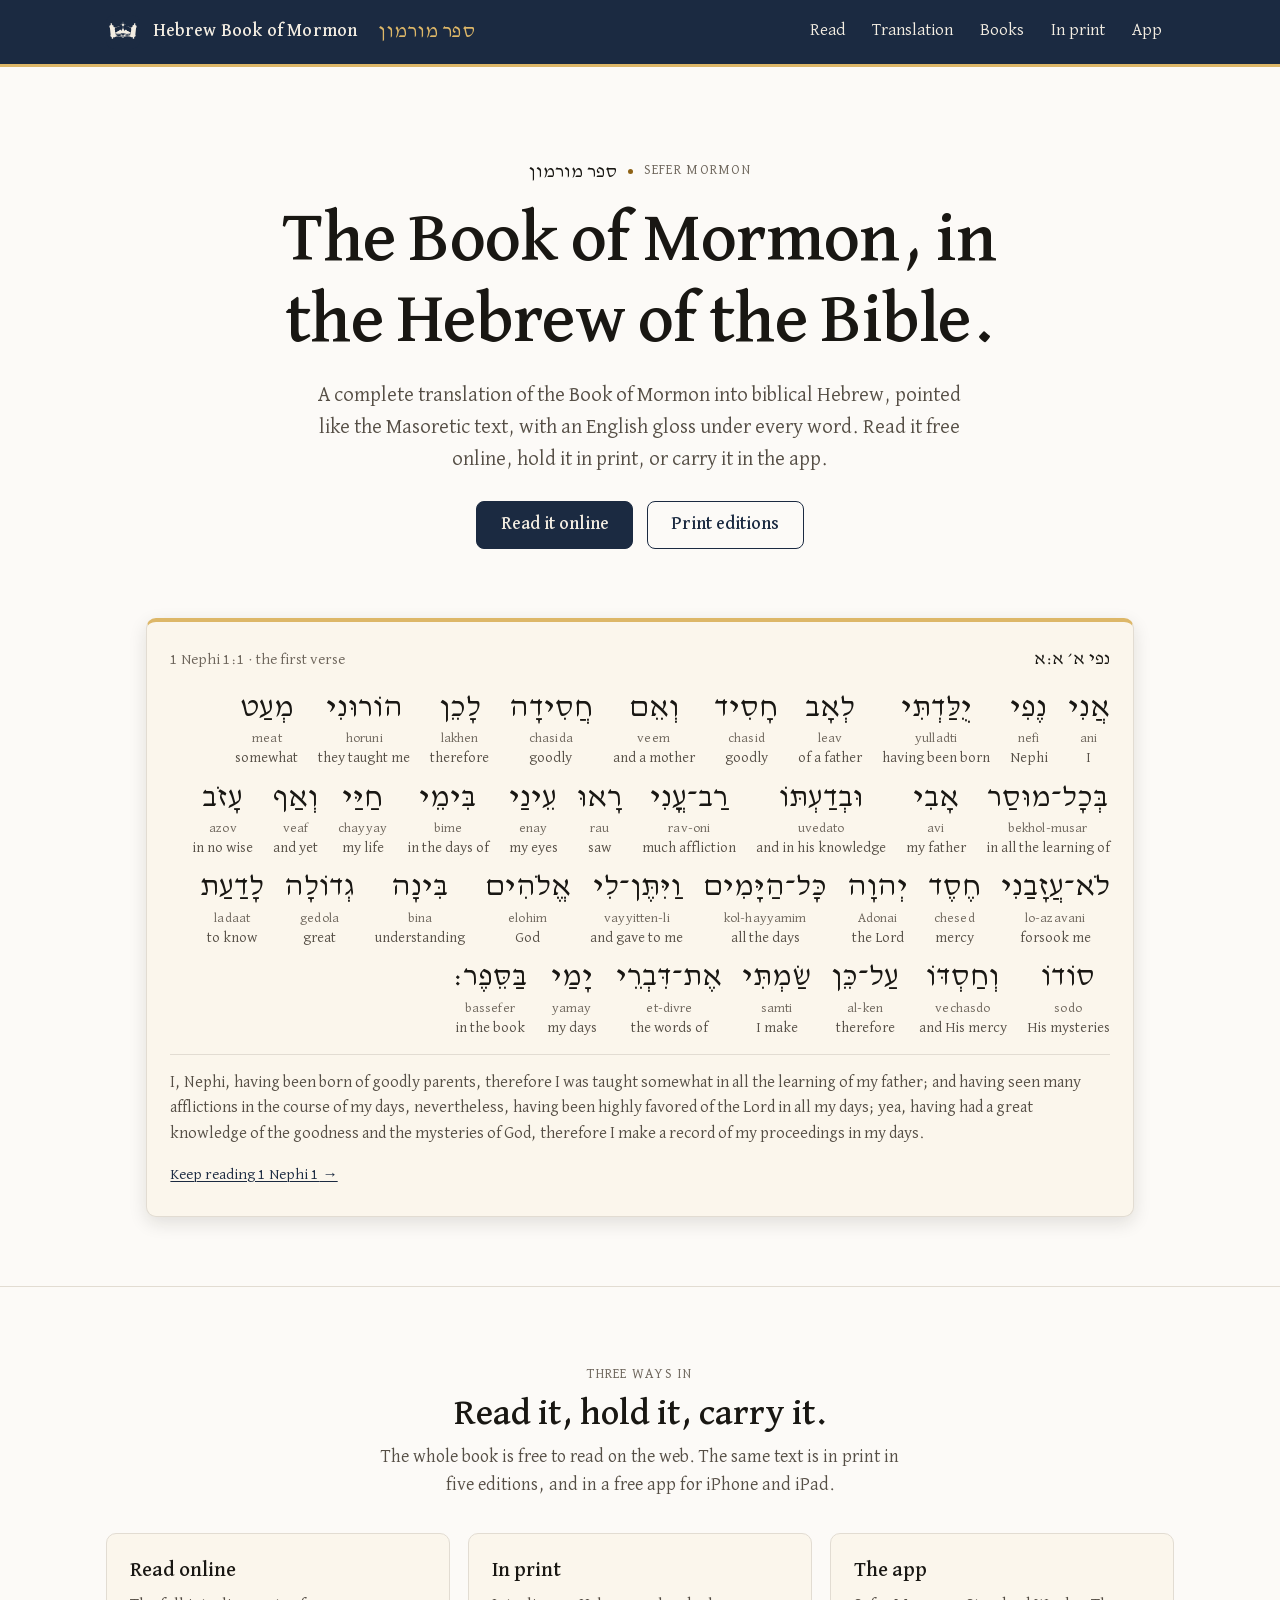
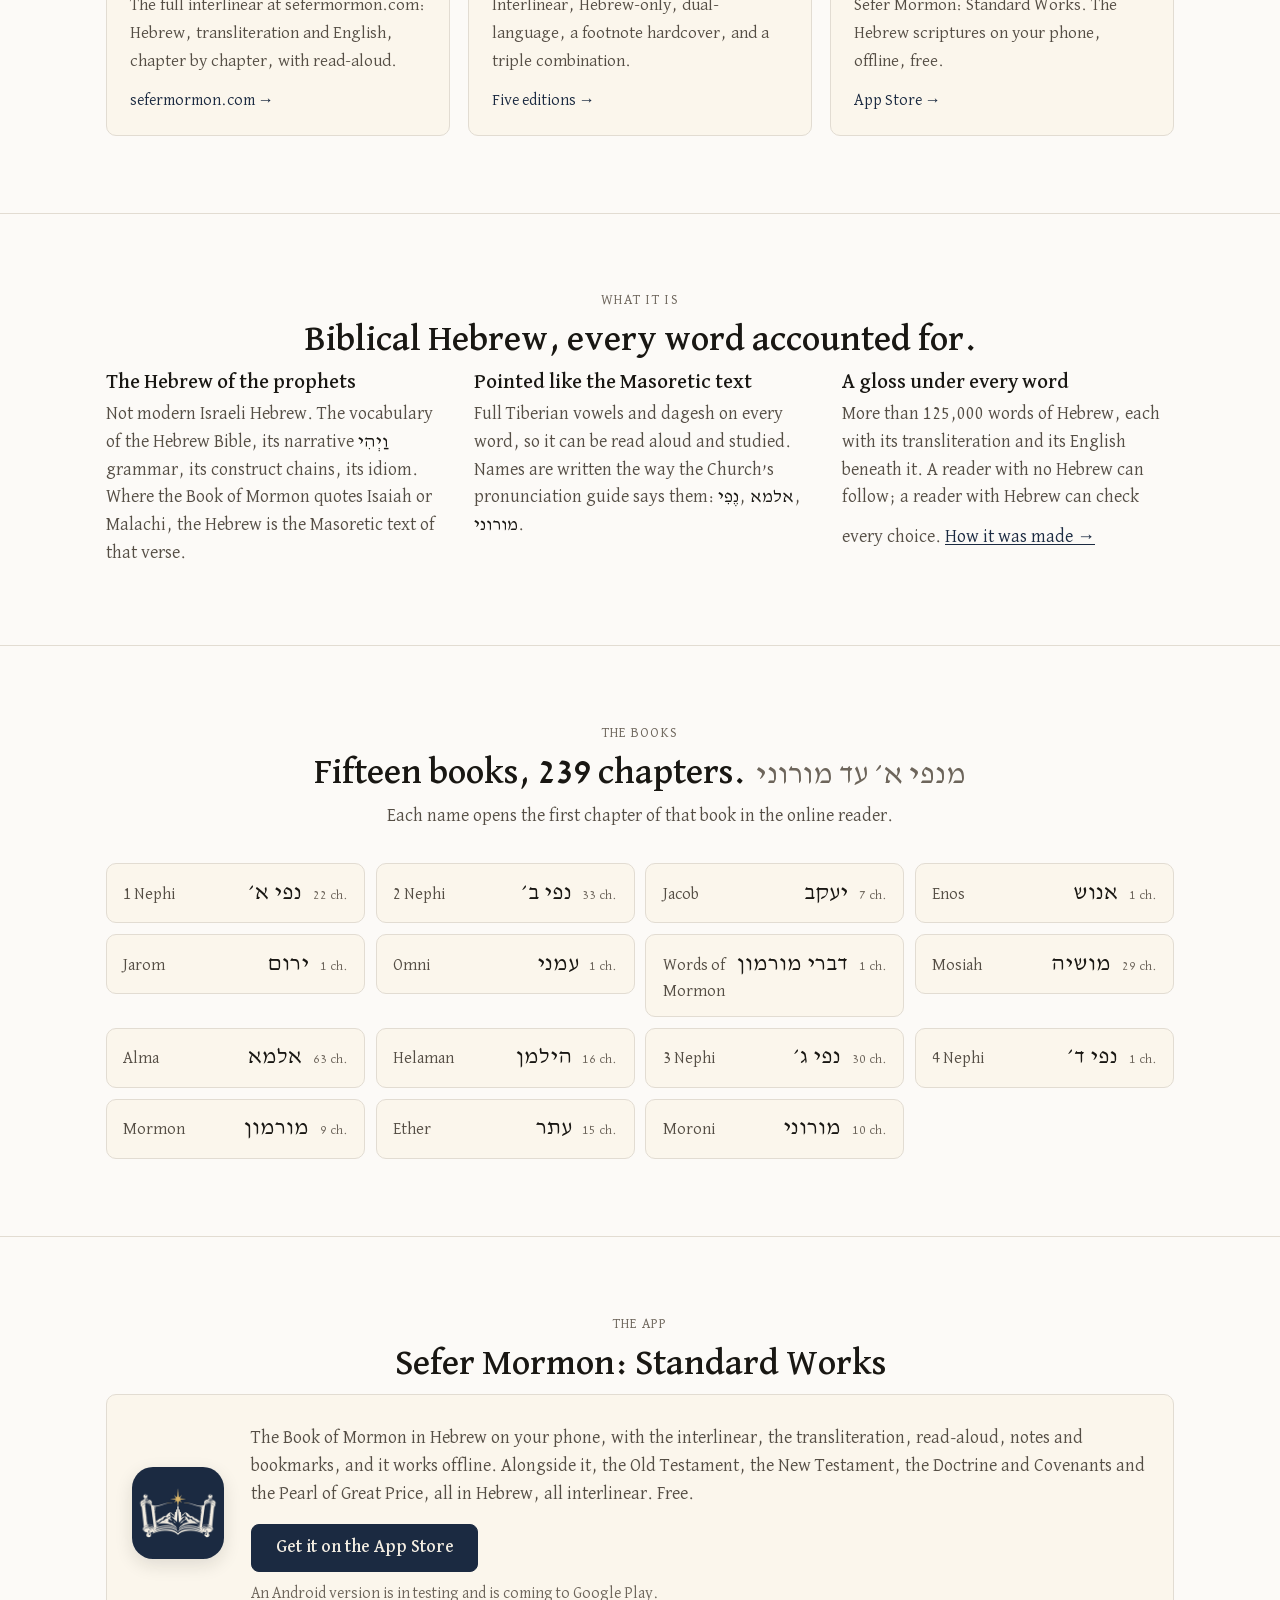
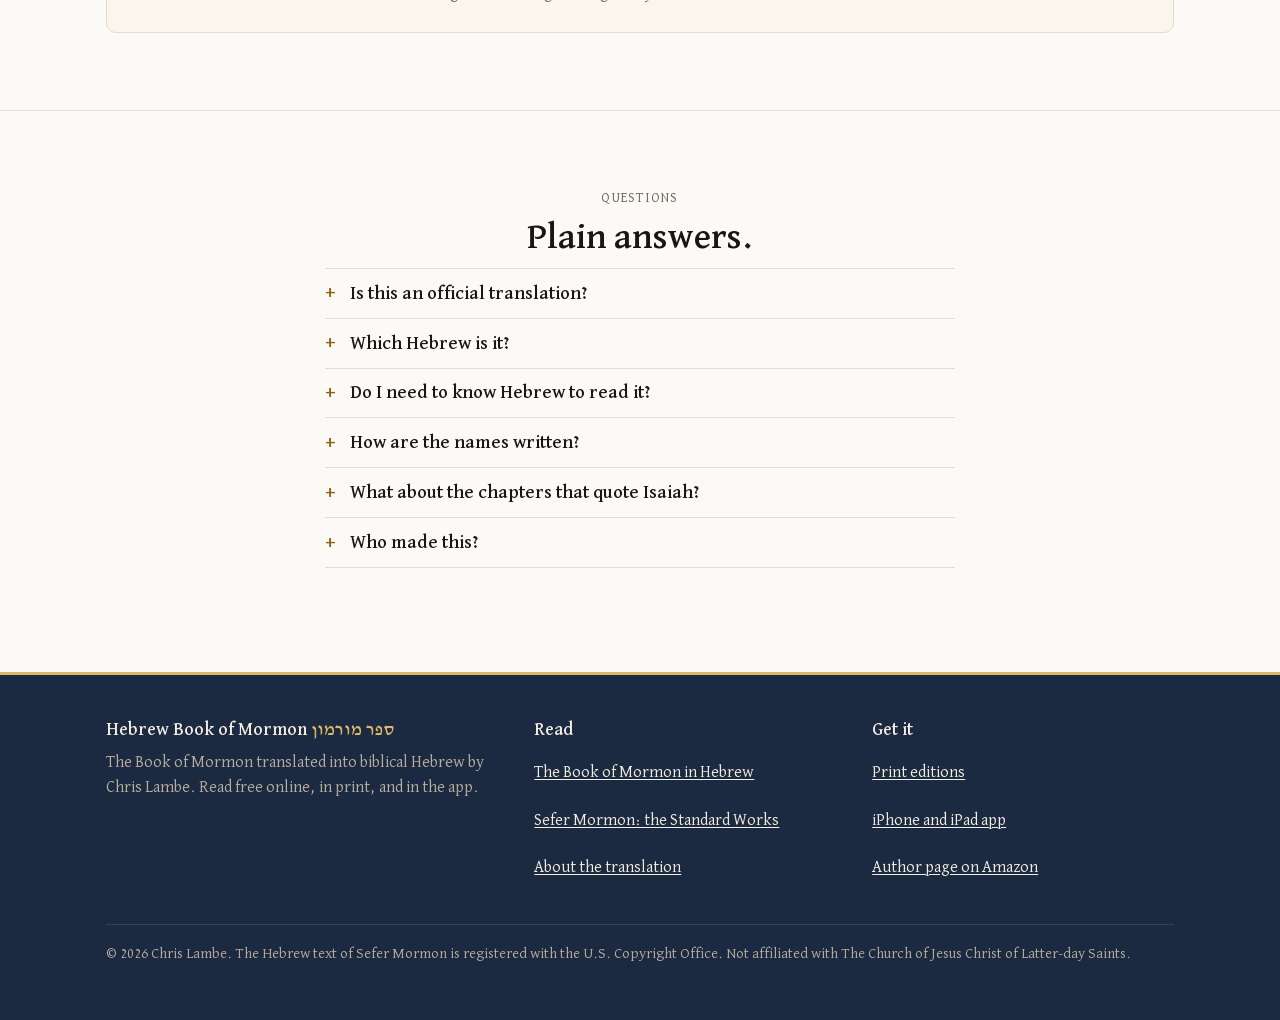
==== commit 309f3c69: "Section heads on the page axis, matching the hero Co-Authored-By: Claude Fable 5.1 <noreply@anthropi" ====
--- a/index.html
+++ b/index.html
@@ -24,7 +24,7 @@
 <meta name="twitter:card" content="summary_large_image">
 <meta name="twitter:image" content="https://hebrewbookofmormon.net/images/social.png">
 <link rel="stylesheet" href="fonts/david_libre.css">
-<link rel="stylesheet" href="style.css?v=10">
+<link rel="stylesheet" href="style.css?v=11">
 <script type="application/ld+json">
 {"@context":"https://schema.org","@graph":[
 {"@type":"WebSite","@id":"https://hebrewbookofmormon.net/#website","url":"https://hebrewbookofmormon.net/","name":"Hebrew Book of Mormon","alternateName":["ספר מורמון","Sefer Mormon"],"inLanguage":["en","he"],"about":{"@id":"https://hebrewbookofmormon.net/#book"},"publisher":{"@id":"https://sefermormon.com/#chris"}},
--- a/style.css
+++ b/style.css
@@ -109,7 +109,11 @@
 .kicker { color: var(--ink-3); font-size: .78rem; letter-spacing: .09em; text-transform: uppercase; margin-bottom: .45rem; }
 h2 { font-size: clamp(1.5rem, 3vw, 2rem); margin-bottom: .5rem; }
 h2 .he { color: var(--ink-3); font-weight: 400; margin-left: .6rem; font-size: .85em; }
-.intro { color: var(--ink-2); max-width: 60ch; margin-bottom: 1.8rem; }
+/* Section heads sit on the page's axis, like the hero; the grids and lists
+   under them keep their own alignment. */
+main section .kicker, main section h2 { text-align: center; }
+.intro { color: var(--ink-2); max-width: 60ch; margin: 0 auto 1.8rem; text-align: center; }
+.faq { margin: 0 auto; }
 
 .doors { display: grid; grid-template-columns: repeat(3, minmax(0, 1fr)); gap: 1rem; }
 .door { background: var(--card); border: 1px solid var(--rule); border-radius: 10px; padding: 1.2rem 1.25rem; text-decoration: none; color: inherit; display: block; }
@@ -138,7 +142,7 @@
 .app p { margin: .3rem 0 .8rem; color: var(--ink-2); }
 .app .note { font-size: .88rem; color: var(--ink-3); margin: .6rem 0 0; }
 
-.faq { max-width: 70ch; }
+.faq { max-width: 70ch; margin: 0 auto; }
 .faq details { border-top: 1px solid var(--rule); }
 .faq details:last-child { border-bottom: 1px solid var(--rule); }
 .faq summary { cursor: pointer; font-weight: 500; font-size: 1.05rem; min-height: 48px; display: flex; align-items: center; padding: .35rem 0; list-style: none; }
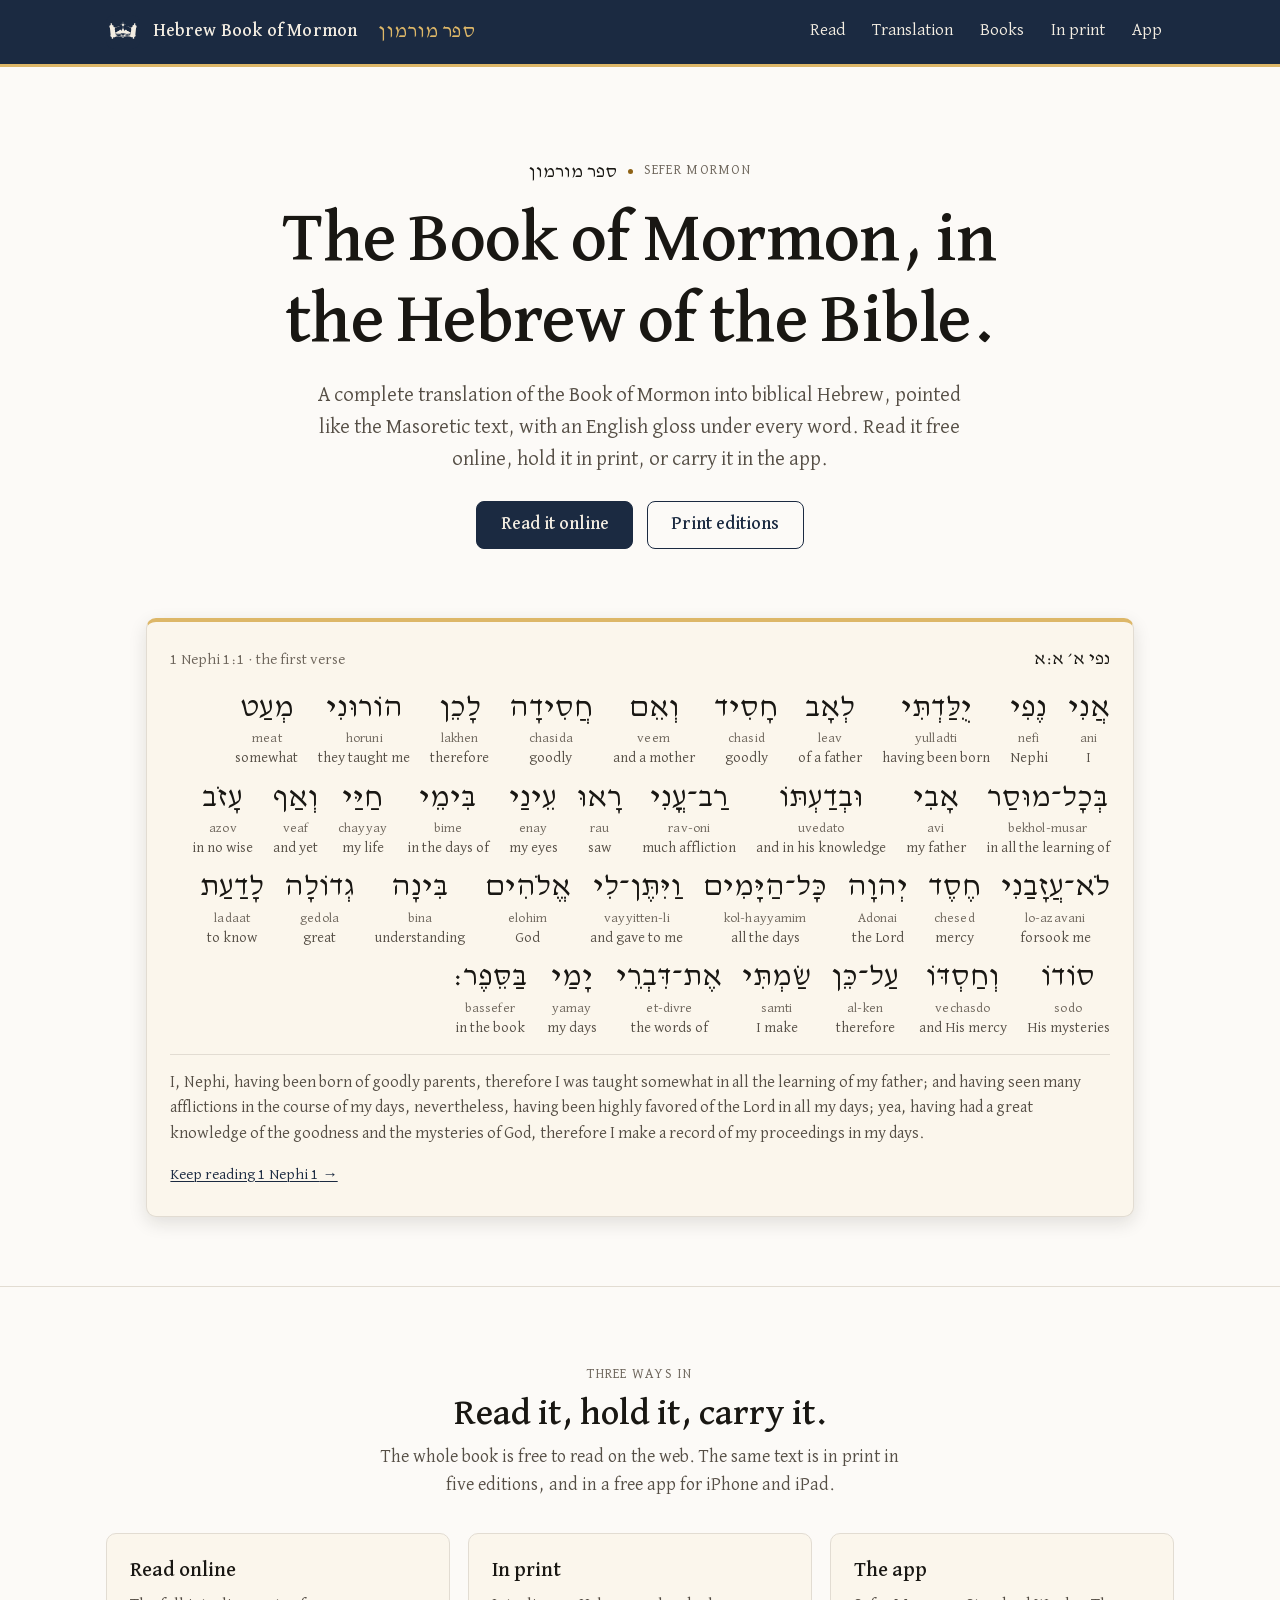
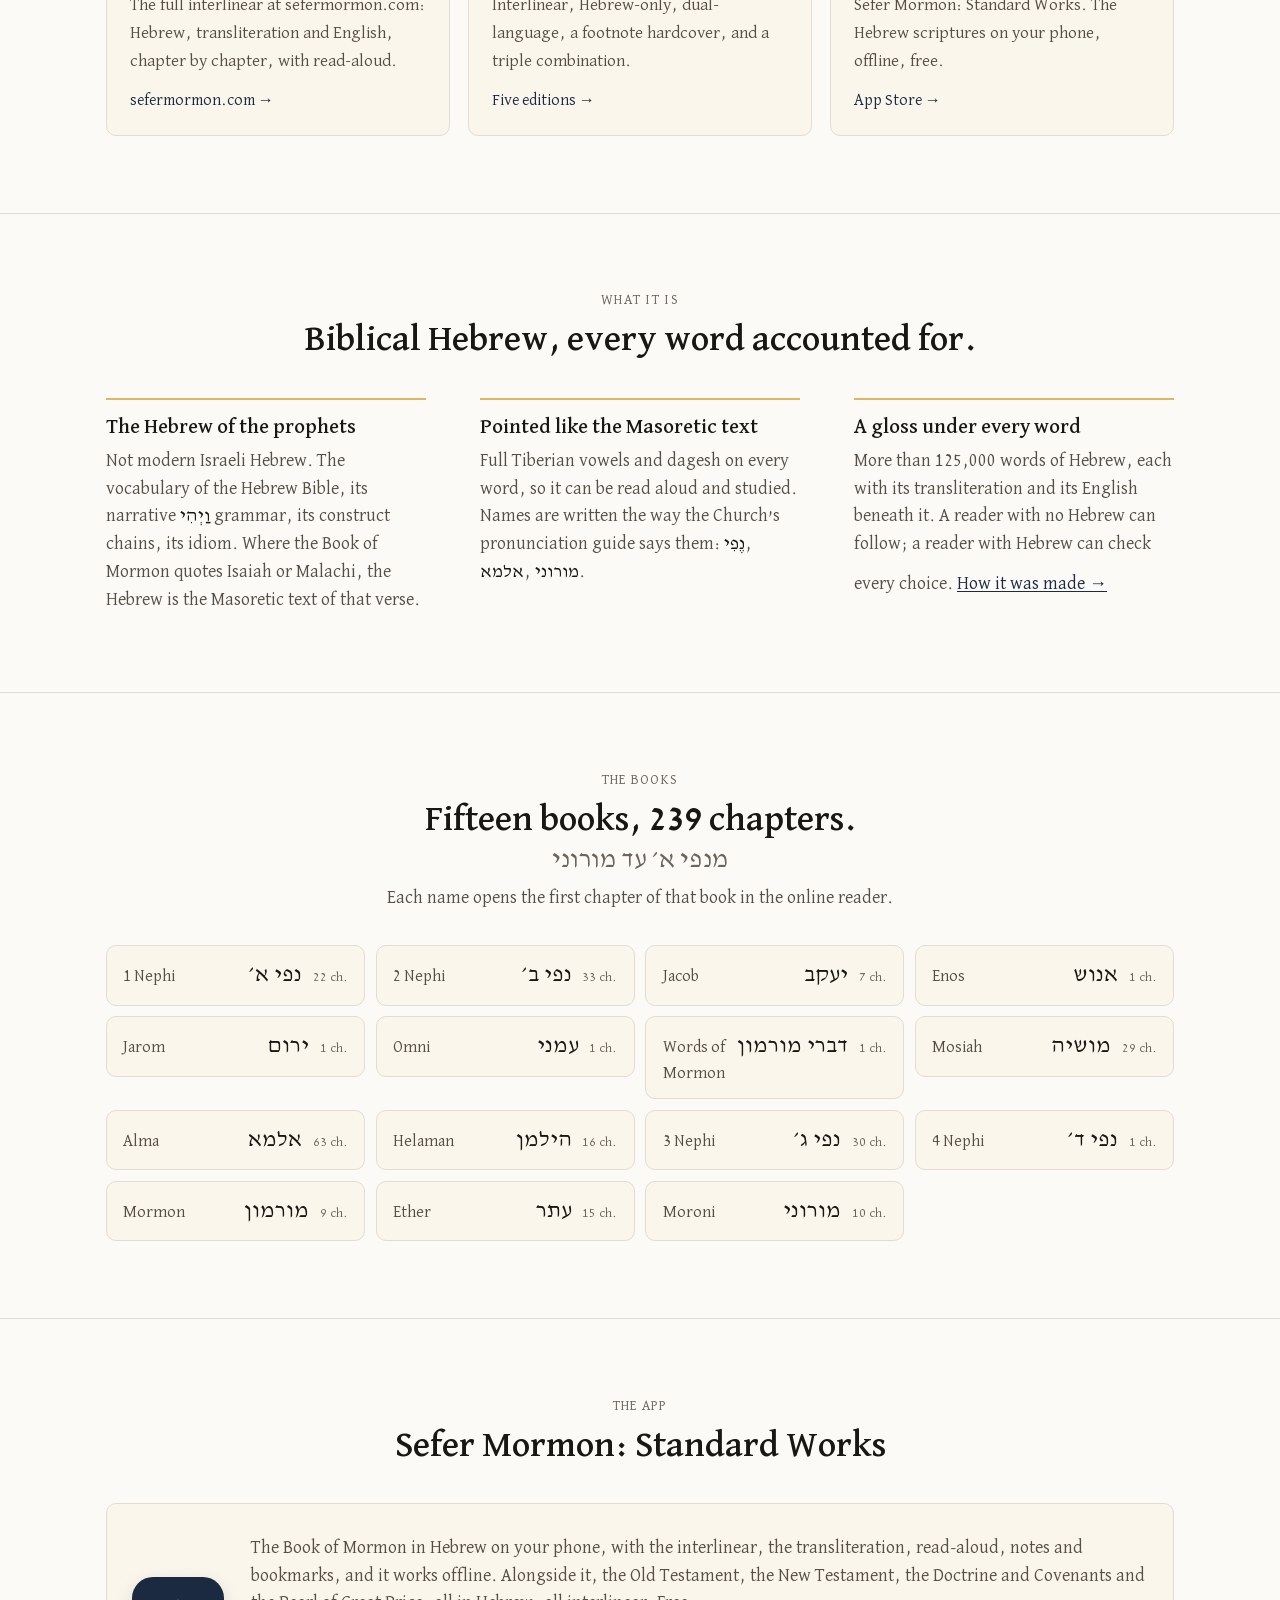
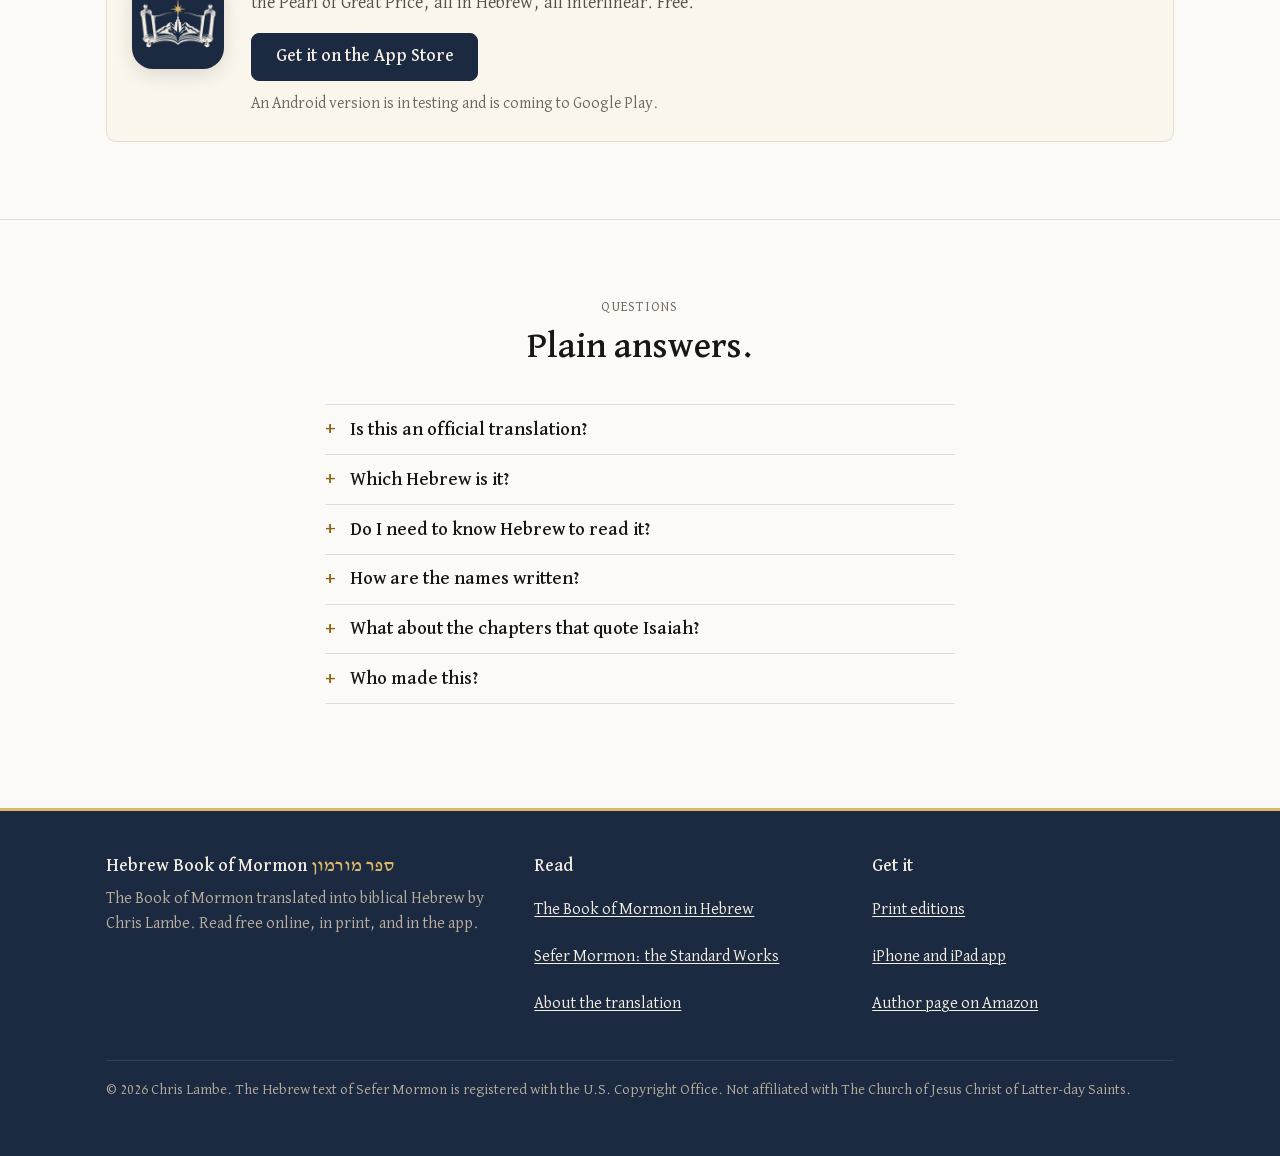
==== commit dfa23a72: "Section heads breathe; the three columns hang from gold rules; Hebrew subtitle under the heading Co-" ====
--- a/index.html
+++ b/index.html
@@ -24,7 +24,7 @@
 <meta name="twitter:card" content="summary_large_image">
 <meta name="twitter:image" content="https://hebrewbookofmormon.net/images/social.png">
 <link rel="stylesheet" href="fonts/david_libre.css">
-<link rel="stylesheet" href="style.css?v=11">
+<link rel="stylesheet" href="style.css?v=12">
 <script type="application/ld+json">
 {"@context":"https://schema.org","@graph":[
 {"@type":"WebSite","@id":"https://hebrewbookofmormon.net/#website","url":"https://hebrewbookofmormon.net/","name":"Hebrew Book of Mormon","alternateName":["ספר מורמון","Sefer Mormon"],"inLanguage":["en","he"],"about":{"@id":"https://hebrewbookofmormon.net/#book"},"publisher":{"@id":"https://sefermormon.com/#chris"}},
--- a/style.css
+++ b/style.css
@@ -108,10 +108,12 @@
 section + section { border-top: 1px solid var(--rule); }
 .kicker { color: var(--ink-3); font-size: .78rem; letter-spacing: .09em; text-transform: uppercase; margin-bottom: .45rem; }
 h2 { font-size: clamp(1.5rem, 3vw, 2rem); margin-bottom: .5rem; }
-h2 .he { color: var(--ink-3); font-weight: 400; margin-left: .6rem; font-size: .85em; }
+h2 .he { display: block; color: var(--ink-3); font-weight: 400; font-size: .72em; margin-top: .3rem; }
 /* Section heads sit on the page's axis, like the hero; the grids and lists
    under them keep their own alignment. */
 main section .kicker, main section h2 { text-align: center; }
+main section h2 { margin-bottom: 2rem; }
+main section h2:has(+ .intro) { margin-bottom: .5rem; }
 .intro { color: var(--ink-2); max-width: 60ch; margin: 0 auto 1.8rem; text-align: center; }
 .faq { margin: 0 auto; }
 
@@ -122,8 +124,8 @@
 .door span { color: var(--ink-2); font-size: .95rem; }
 .door .go { display: block; margin-top: .7rem; color: var(--link); font-size: .9rem; }
 
-.facts { display: grid; grid-template-columns: repeat(3, minmax(0, 1fr)); gap: 2rem; }
-.fact h3 { font-size: 1.15rem; margin-bottom: .35rem; }
+.facts { display: grid; grid-template-columns: repeat(3, minmax(0, 1fr)); gap: 2.5rem 3rem; }
+.fact h3 { font-size: 1.15rem; margin-bottom: .45rem; padding-top: .9rem; border-top: 2px solid var(--gold); }
 .fact p { color: var(--ink-2); margin: 0; }
 .fact [lang="he"] { color: var(--ink); }
 
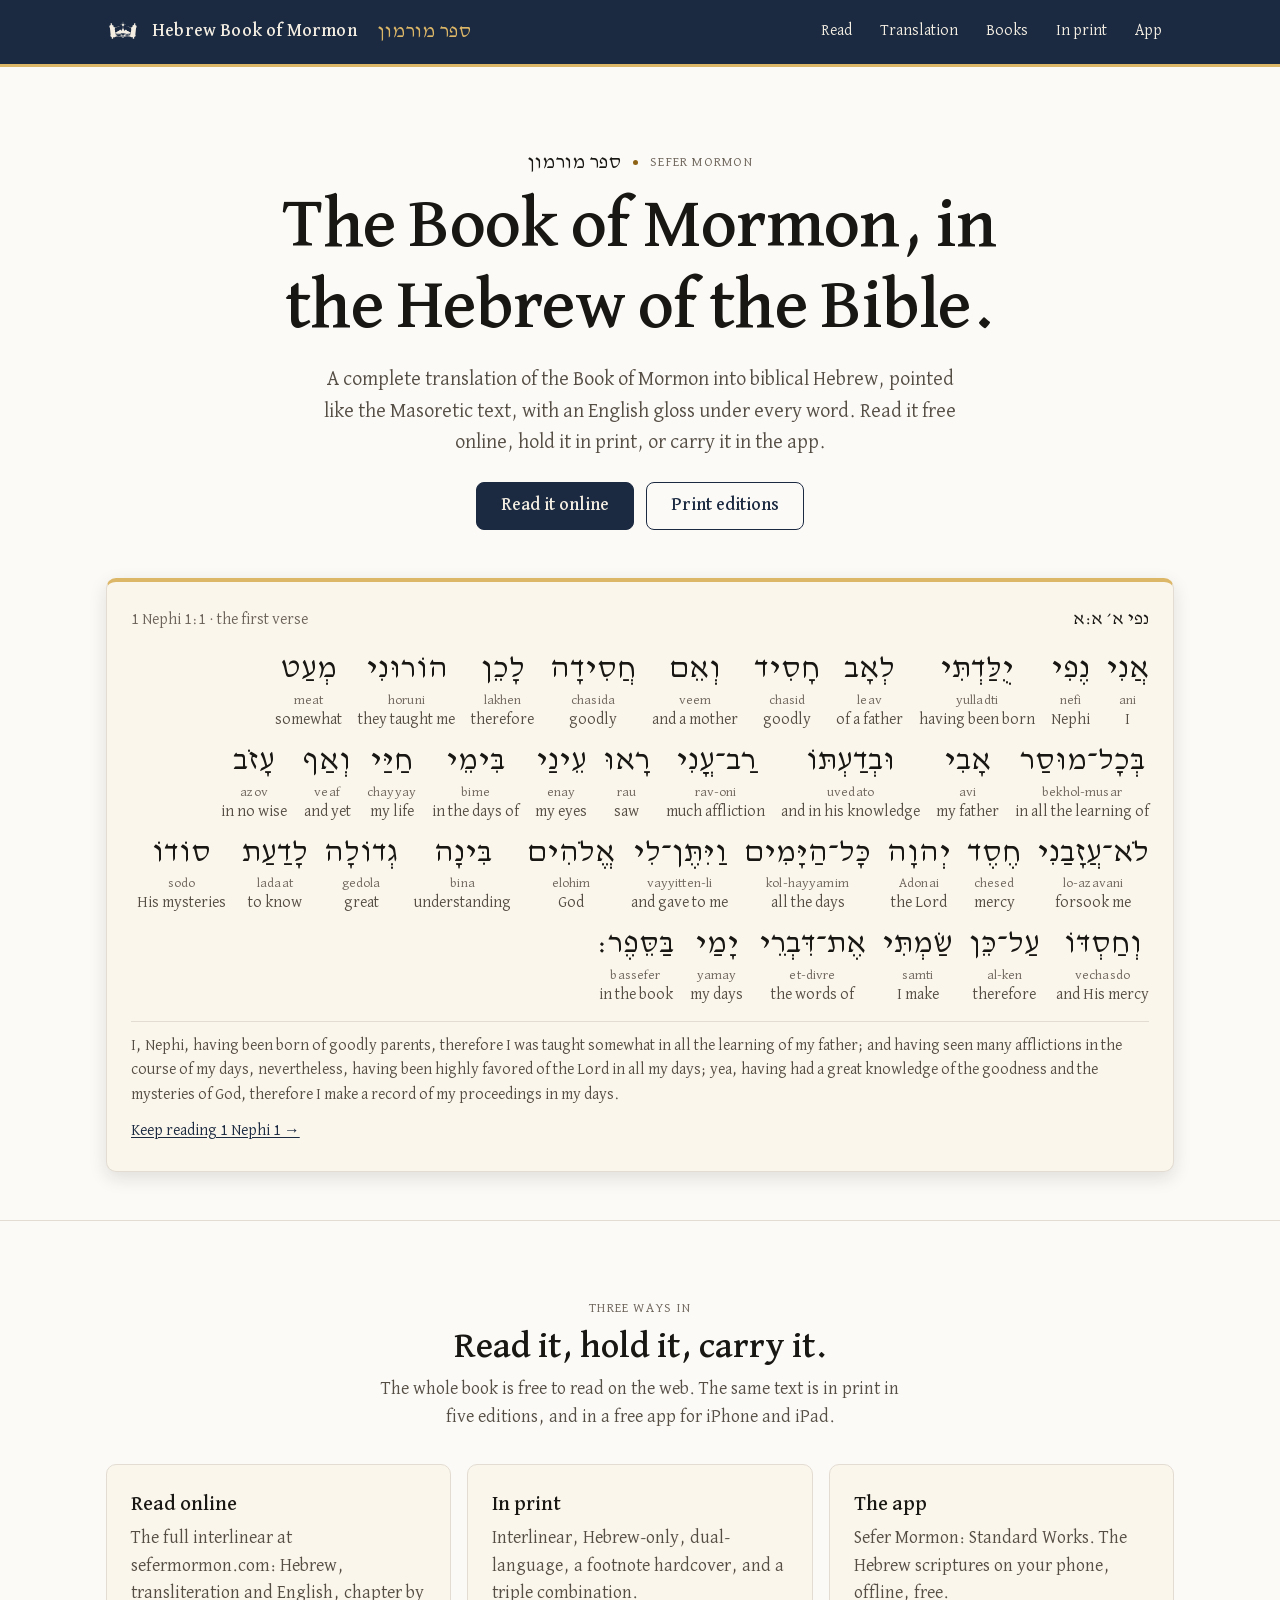
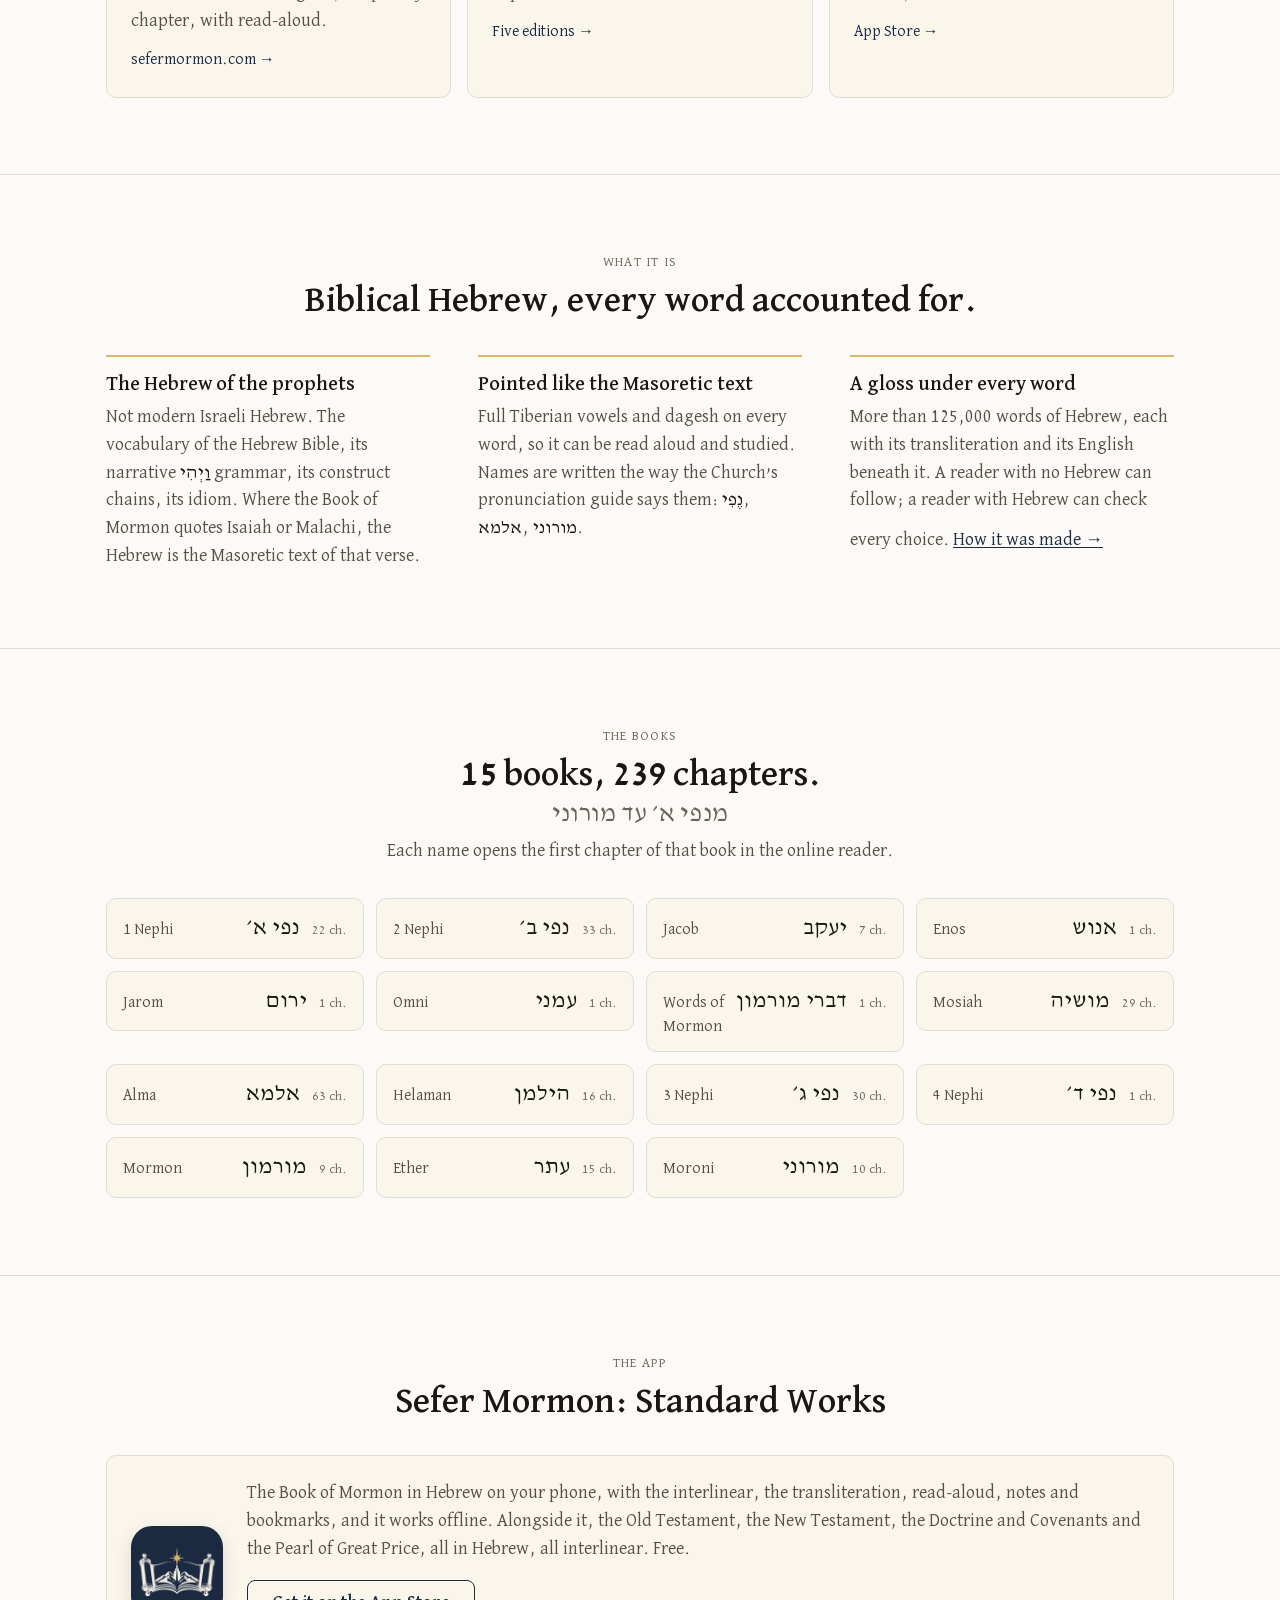
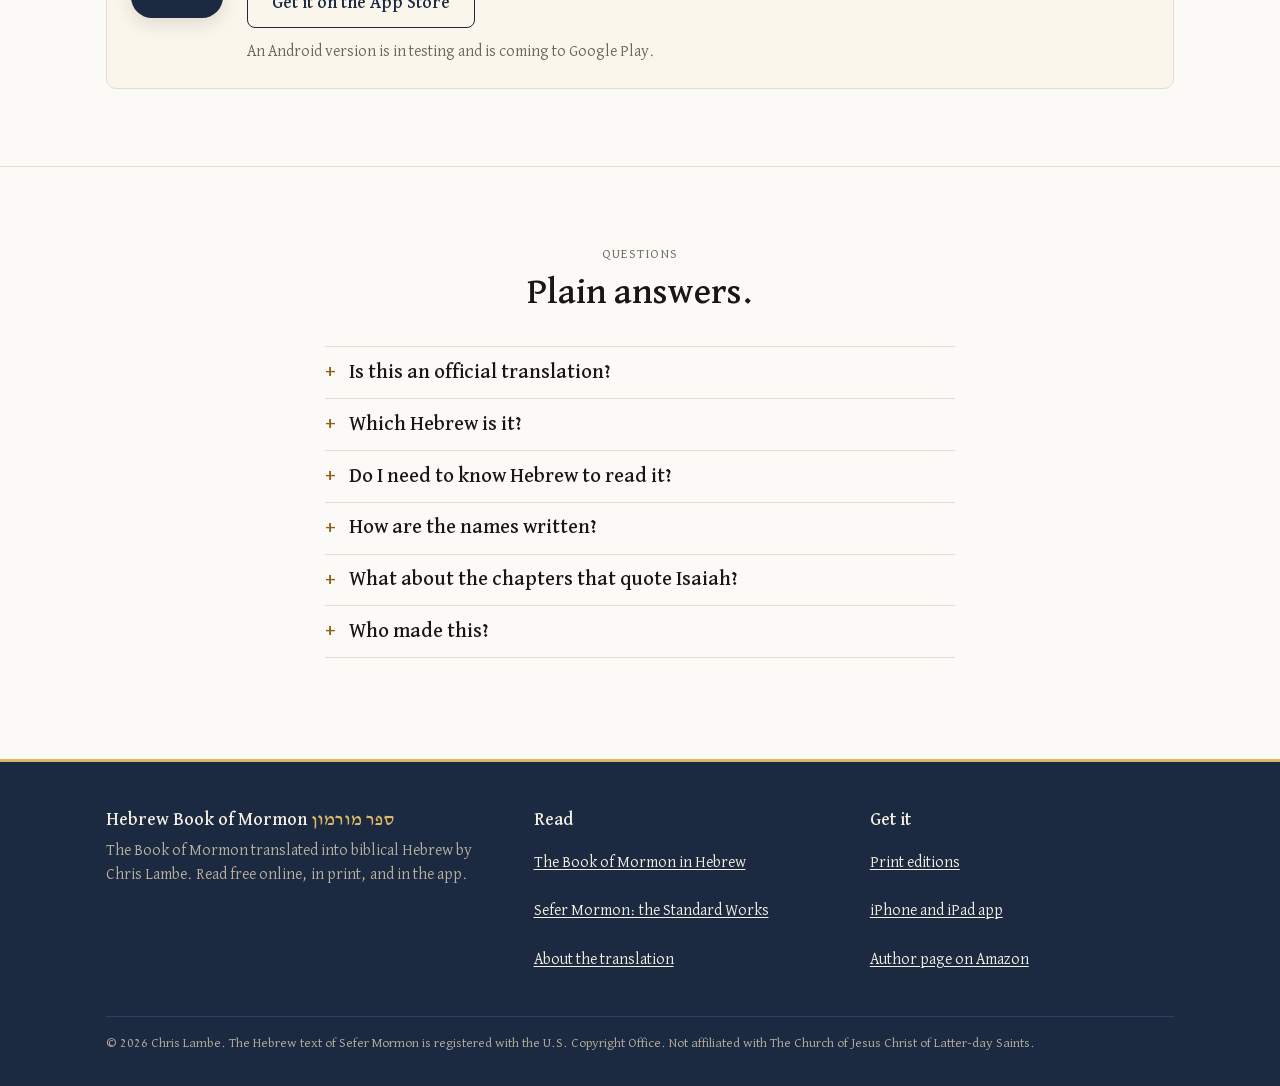
==== commit 056839e8: "Design system pass: type scale, 4/8px space scale, motion tokens, interaction and safe-area rules, s" ====
--- a/index.html
+++ b/index.html
@@ -7,7 +7,9 @@
 <meta name="description" content="The Book of Mormon translated into the Hebrew of the Bible, pointed like the Masoretic text, with an English gloss under every word. Read it free online, in print, or in the app.">
 <link rel="canonical" href="https://hebrewbookofmormon.net/">
 <meta name="author" content="Chris Lambe">
-<meta name="theme-color" content="#1B2A41">
+<meta name="color-scheme" content="light dark">
+<meta name="theme-color" content="#1B2A41" media="(prefers-color-scheme: light)">
+<meta name="theme-color" content="#101823" media="(prefers-color-scheme: dark)">
 <link rel="icon" href="favicon.ico" sizes="any">
 <link rel="apple-touch-icon" href="images/icon-192.png">
 <meta property="og:type" content="website">
@@ -24,7 +26,7 @@
 <meta name="twitter:card" content="summary_large_image">
 <meta name="twitter:image" content="https://hebrewbookofmormon.net/images/social.png">
 <link rel="stylesheet" href="fonts/david_libre.css">
-<link rel="stylesheet" href="style.css?v=12">
+<link rel="stylesheet" href="style.css?v=13">
 <script type="application/ld+json">
 {"@context":"https://schema.org","@graph":[
 {"@type":"WebSite","@id":"https://hebrewbookofmormon.net/#website","url":"https://hebrewbookofmormon.net/","name":"Hebrew Book of Mormon","alternateName":["ספר מורמון","Sefer Mormon"],"inLanguage":["en","he"],"about":{"@id":"https://hebrewbookofmormon.net/#book"},"publisher":{"@id":"https://sefermormon.com/#chris"}},
@@ -47,7 +49,7 @@
   <div class="wrap">
     <a class="brand" href="/" aria-label="Hebrew Book of Mormon, home">
       <img class="mark" src="images/mark-bar.svg" alt="" width="34" height="34">
-      <span class="en">Hebrew Book of Mormon</span><span class="he" lang="he">ספר מורמון</span>
+      <span class="en" translate="no">Hebrew Book of Mormon</span><span class="he" lang="he" translate="no">ספר מורמון</span>
     </a>
     <nav aria-label="Site">
       <ul class="top">
@@ -65,7 +67,7 @@
 <section class="hero">
   <div class="wrap grid">
     <div class="hero-copy">
-      <p class="eyebrow"><span lang="he">ספר מורמון</span><span class="dot"></span>Sefer Mormon</p>
+      <p class="eyebrow"><span lang="he" translate="no">ספר מורמון</span><span class="dot" aria-hidden="true"></span><span translate="no">Sefer Mormon</span></p>
       <h1>The Book of Mormon, in the Hebrew of the Bible.</h1>
       <p class="lead">A complete translation of the Book of Mormon into biblical Hebrew, pointed like the Masoretic text, with an English gloss under every word. Read it free online, hold it in print, or carry it in the app.</p>
       <div class="actions">
@@ -73,8 +75,8 @@
         <a class="btn" href="https://sefermormon.com/in-print.html">Print editions</a>
       </div>
     </div>
-    <figure class="verse" aria-label="1 Nephi 1:1 in Hebrew, with transliteration and gloss">
-      <div class="ref"><span lang="he">נפי א׳ א:א</span><span>1 Nephi 1:1 · the first verse</span></div>
+    <figure class="verse">
+      <figcaption class="ref"><span lang="he">נפי א׳ א:א</span><span>1&nbsp;Nephi 1:1 · the first verse</span></figcaption>
       <ol class="il" aria-label="Hebrew words, right to left">
         <li><span class="h" lang="he">אֲנִי</span><span class="t">ani</span><span class="g">I</span></li>
         <li><span class="h" lang="he">נֶפִי</span><span class="t">nefi</span><span class="g">Nephi</span></li>
@@ -114,7 +116,7 @@
         <li><span class="h" lang="he">בַּסֵּפֶר׃</span><span class="t">bassefer</span><span class="g">in the book</span></li>
       </ol>
       <p class="en">I, Nephi, having been born of goodly parents, therefore I was taught somewhat in all the learning of my father; and having seen many afflictions in the course of my days, nevertheless, having been highly favored of the Lord in all my days; yea, having had a great knowledge of the goodness and the mysteries of God, therefore I make a record of my proceedings in my days.</p>
-      <p class="more"><a class="arrow" href="https://sefermormon.com/hebrew/book-of-mormon/1-nephi/1.html">Keep reading 1 Nephi 1</a></p>
+      <p class="more"><a class="arrow" href="https://sefermormon.com/hebrew/book-of-mormon/1-nephi/1.html">Keep reading 1&nbsp;Nephi&nbsp;1</a></p>
     </figure>
   </div>
 </section>
@@ -127,7 +129,7 @@
     <div class="doors">
       <a class="door" href="https://sefermormon.com/bom/bom.html"><strong>Read online</strong><span>The full interlinear at sefermormon.com: Hebrew, transliteration and English, chapter by chapter, with read-aloud.</span><span class="go arrow">sefermormon.com</span></a>
       <a class="door" href="https://sefermormon.com/in-print.html"><strong>In print</strong><span>Interlinear, Hebrew-only, dual-language, a footnote hardcover, and a triple combination.</span><span class="go arrow">Five editions</span></a>
-      <a class="door" href="https://apps.apple.com/us/app/sefer-mormon-standard-works/id6767954376"><strong>The app</strong><span>Sefer Mormon: Standard Works. The Hebrew scriptures on your phone, offline, free.</span><span class="go arrow">App Store</span></a>
+      <a class="door" href="https://apps.apple.com/us/app/sefer-mormon-standard-works/id6767954376"><strong>The app</strong><span><span translate="no">Sefer Mormon: Standard Works</span>. The Hebrew scriptures on your phone, offline, free.</span><span class="go arrow">App Store</span></a>
     </div>
   </div>
 </section>
@@ -139,7 +141,7 @@
     <div class="facts">
       <div class="fact"><h3>The Hebrew of the prophets</h3><p>Not modern Israeli Hebrew. The vocabulary of the Hebrew Bible, its narrative <span lang="he">וַיְהִי</span> grammar, its construct chains, its idiom. Where the Book of Mormon quotes Isaiah or Malachi, the Hebrew is the Masoretic text of that verse.</p></div>
       <div class="fact"><h3>Pointed like the Masoretic text</h3><p>Full Tiberian vowels and dagesh on every word, so it can be read aloud and studied. Names are written the way the Church’s pronunciation guide says them: <span lang="he">נֶפִי</span>, <span lang="he">אלמא</span>, <span lang="he">מורוני</span>.</p></div>
-      <div class="fact"><h3>A gloss under every word</h3><p>More than 125,000 words of Hebrew, each with its transliteration and its English beneath it. A reader with no Hebrew can follow; a reader with Hebrew can check every choice. <a class="arrow" href="translation.html">How it was made</a></p></div>
+      <div class="fact"><h3>A gloss under every word</h3><p>More than 125,000&nbsp;words of Hebrew, each with its transliteration and its English beneath it. A reader with no Hebrew can follow; a reader with Hebrew can check every choice. <a class="arrow" href="translation.html">How it was made</a></p></div>
     </div>
   </div>
 </section>
@@ -147,11 +149,11 @@
 <section id="books">
   <div class="wrap">
     <p class="kicker">The books</p>
-    <h2>Fifteen books, 239 chapters.<span class="he" lang="he">מנפי א׳ עד מורוני</span></h2>
+    <h2>15 books, 239&nbsp;chapters.<span class="he" lang="he">מנפי א׳ עד מורוני</span></h2>
     <p class="intro">Each name opens the first chapter of that book in the online reader.</p>
     <ul class="books">
-      <li><a href="https://sefermormon.com/hebrew/book-of-mormon/1-nephi/1.html"><span class="en">1 Nephi</span><span class="he" lang="he">נפי א׳</span><small>22 ch.</small></a></li>
-      <li><a href="https://sefermormon.com/hebrew/book-of-mormon/2-nephi/1.html"><span class="en">2 Nephi</span><span class="he" lang="he">נפי ב׳</span><small>33 ch.</small></a></li>
+      <li><a href="https://sefermormon.com/hebrew/book-of-mormon/1-nephi/1.html"><span class="en">1&nbsp;Nephi</span><span class="he" lang="he">נפי א׳</span><small>22 ch.</small></a></li>
+      <li><a href="https://sefermormon.com/hebrew/book-of-mormon/2-nephi/1.html"><span class="en">2&nbsp;Nephi</span><span class="he" lang="he">נפי ב׳</span><small>33 ch.</small></a></li>
       <li><a href="https://sefermormon.com/hebrew/book-of-mormon/jacob/1.html"><span class="en">Jacob</span><span class="he" lang="he">יעקב</span><small>7 ch.</small></a></li>
       <li><a href="https://sefermormon.com/hebrew/book-of-mormon/enos/1.html"><span class="en">Enos</span><span class="he" lang="he">אנוש</span><small>1 ch.</small></a></li>
       <li><a href="https://sefermormon.com/hebrew/book-of-mormon/jarom/1.html"><span class="en">Jarom</span><span class="he" lang="he">ירום</span><small>1 ch.</small></a></li>
@@ -160,8 +162,8 @@
       <li><a href="https://sefermormon.com/hebrew/book-of-mormon/mosiah/1.html"><span class="en">Mosiah</span><span class="he" lang="he">מושיה</span><small>29 ch.</small></a></li>
       <li><a href="https://sefermormon.com/hebrew/book-of-mormon/alma/1.html"><span class="en">Alma</span><span class="he" lang="he">אלמא</span><small>63 ch.</small></a></li>
       <li><a href="https://sefermormon.com/hebrew/book-of-mormon/helaman/1.html"><span class="en">Helaman</span><span class="he" lang="he">הילמן</span><small>16 ch.</small></a></li>
-      <li><a href="https://sefermormon.com/hebrew/book-of-mormon/3-nephi/1.html"><span class="en">3 Nephi</span><span class="he" lang="he">נפי ג׳</span><small>30 ch.</small></a></li>
-      <li><a href="https://sefermormon.com/hebrew/book-of-mormon/4-nephi/1.html"><span class="en">4 Nephi</span><span class="he" lang="he">נפי ד׳</span><small>1 ch.</small></a></li>
+      <li><a href="https://sefermormon.com/hebrew/book-of-mormon/3-nephi/1.html"><span class="en">3&nbsp;Nephi</span><span class="he" lang="he">נפי ג׳</span><small>30 ch.</small></a></li>
+      <li><a href="https://sefermormon.com/hebrew/book-of-mormon/4-nephi/1.html"><span class="en">4&nbsp;Nephi</span><span class="he" lang="he">נפי ד׳</span><small>1 ch.</small></a></li>
       <li><a href="https://sefermormon.com/hebrew/book-of-mormon/mormon/1.html"><span class="en">Mormon</span><span class="he" lang="he">מורמון</span><small>9 ch.</small></a></li>
       <li><a href="https://sefermormon.com/hebrew/book-of-mormon/ether/1.html"><span class="en">Ether</span><span class="he" lang="he">עתר</span><small>15 ch.</small></a></li>
       <li><a href="https://sefermormon.com/hebrew/book-of-mormon/moroni/1.html"><span class="en">Moroni</span><span class="he" lang="he">מורוני</span><small>10 ch.</small></a></li>
@@ -178,7 +180,7 @@
       <img src="images/icon-192.png" width="192" height="192" alt="" loading="lazy">
       <div>
         <p>The Book of Mormon in Hebrew on your phone, with the interlinear, the transliteration, read-aloud, notes and bookmarks, and it works offline. Alongside it, the Old Testament, the New Testament, the Doctrine and Covenants and the Pearl of Great Price, all in Hebrew, all interlinear. Free.</p>
-        <a class="btn primary" href="https://apps.apple.com/us/app/sefer-mormon-standard-works/id6767954376">Get it on the App Store</a>
+        <a class="btn" href="https://apps.apple.com/us/app/sefer-mormon-standard-works/id6767954376">Get it on the App Store</a>
         <p class="note">An Android version is in testing and is coming to Google Play.</p>
       </div>
     </div>
@@ -204,7 +206,7 @@
 <footer>
   <div class="wrap">
     <div class="cols">
-      <div><h3>Hebrew Book of Mormon <span class="he" lang="he">ספר מורמון</span></h3><p>The Book of Mormon translated into biblical Hebrew by Chris Lambe. Read free online, in print, and in the app.</p></div>
+      <div><h3 translate="no">Hebrew Book of Mormon <span class="he" lang="he">ספר מורמון</span></h3><p>The Book of Mormon translated into biblical Hebrew by Chris Lambe. Read free online, in print, and in the app.</p></div>
       <div><h3>Read</h3><ul><li><a href="https://sefermormon.com/bom/bom.html">The Book of Mormon in Hebrew</a></li><li><a href="https://sefermormon.com/">Sefer Mormon: the Standard Works</a></li><li><a href="translation.html">About the translation</a></li></ul></div>
       <div><h3>Get it</h3><ul><li><a href="https://sefermormon.com/in-print.html">Print editions</a></li><li><a href="https://apps.apple.com/us/app/sefer-mormon-standard-works/id6767954376">iPhone and iPad app</a></li><li><a href="https://www.amazon.com/stores/author/B0DTYPWNXM">Author page on Amazon</a></li></ul></div>
     </div>
--- a/style.css
+++ b/style.css
@@ -1,7 +1,9 @@
 /* hebrewbookofmormon.net — one stylesheet.
-   The tokens are the Sefer Mormon palette (Indigo & Gold): paper, navy chrome,
-   gold for rules and borders, ink for words. David Libre for both scripts,
-   self-hosted in fonts/david_libre.css. */
+   Colour tokens are the Sefer Mormon palette (Indigo & Gold): paper, navy
+   chrome, gold for rules and borders, ink for words. David Libre for both
+   scripts, self-hosted in fonts/david_libre.css.
+   Type sits on one scale (--t-*), space on a 4/8px scale (--s-*), corners on
+   two radii, motion on one duration; every component draws from these. */
 :root {
   --paper: #FCFAF7; --panel: #F0ECE5; --card: #FBF6EC; --rule: #E2DCD2;
   --ink: #191713; --ink-2: #554E45; --ink-3: #6D655B;
@@ -10,6 +12,16 @@
   --gold: #DDB768; --gold-deep: #8E6215;
   --link: #1B2A41; --focus: #2F5FA8;
   --shadow: 0 6px 18px rgba(25, 23, 19, .12);
+  /* type scale */
+  --t-xs: .75rem; --t-sm: .875rem; --t-md: 1rem; --t-lg: 1.125rem; --t-xl: 1.25rem;
+  --t-2xl: 1.5rem; --t-3xl: 1.75rem;
+  --t-h2: clamp(1.5rem, 3vw, 2rem); --t-h1: clamp(2.25rem, 5.5vw, 4rem);
+  /* space scale, 4/8px */
+  --s-1: 4px; --s-2: 8px; --s-3: 12px; --s-4: 16px; --s-5: 24px; --s-6: 32px;
+  --s-7: 48px; --s-8: 64px; --s-9: 96px;
+  --section: clamp(var(--s-7), 6vw, 80px);
+  --r: 10px; --r-sm: 8px;
+  --dur: 150ms; --ease: cubic-bezier(.2, 0, 0, 1);
   color-scheme: light dark;
 }
 @media (prefers-color-scheme: dark) {
@@ -33,168 +45,175 @@
   --shadow: 0 6px 18px rgba(0, 0, 0, .45);
 }
 
+/* ---- base ---- */
 * { box-sizing: border-box; }
 html { font-family: 'David Libre', 'Georgia', serif; font-size: 18px;
-  font-feature-settings: "kern" 1, "liga" 1; text-rendering: optimizeLegibility; }
+  font-feature-settings: "kern" 1, "liga" 1; text-rendering: optimizeLegibility;
+  -webkit-tap-highlight-color: transparent; }
 body { margin: 0; background: var(--paper); color: var(--ink); line-height: 1.55;
   -webkit-font-smoothing: antialiased; overflow-x: hidden; }
 img { max-width: 100%; height: auto; display: block; }
-a { color: var(--link); text-decoration: underline; text-decoration-thickness: 1px; text-underline-offset: 2px; }
-a:focus-visible, button:focus-visible, summary:focus-visible { outline: 3px solid var(--focus); outline-offset: 2px; border-radius: 4px; }
+a, button, summary { touch-action: manipulation; }
+a { color: var(--link); text-decoration: underline; text-decoration-thickness: 1px; text-underline-offset: 2px;
+  transition: color var(--dur) var(--ease), text-decoration-color var(--dur) var(--ease); }
+a:hover { text-decoration-thickness: 2px; }
+a:focus-visible, button:focus-visible, summary:focus-visible { outline: 3px solid var(--focus); outline-offset: 2px; border-radius: var(--s-1); }
+[id] { scroll-margin-top: var(--s-5); }
+[lang="he"] { direction: rtl; unicode-bidi: isolate; }
+.wrap { max-width: 1100px; margin: 0 auto;
+  padding-left: max(var(--s-4), env(safe-area-inset-left)); padding-right: max(var(--s-4), env(safe-area-inset-right)); }
+.skip { position: absolute; left: -999px; top: 0; background: var(--navy); color: var(--on-navy); padding: var(--s-3) var(--s-4); z-index: 10; }
+.skip:focus { left: var(--s-2); top: var(--s-2); }
+h1, h2, h3 { font-weight: 500; line-height: 1.15; margin: 0; text-wrap: balance; }
+p { margin: 0 0 1em; text-wrap: pretty; }
 .arrow::after { content: " \2192"; }
 .back::before { content: "\2190 "; }
-p { text-wrap: pretty; }
-h2, h3 { text-wrap: balance; }
-[lang="he"] { direction: rtl; unicode-bidi: isolate; }
-.wrap { max-width: 1100px; margin: 0 auto; padding: 0 16px; }
-.skip { position: absolute; left: -999px; top: 0; background: var(--navy); color: var(--on-navy); padding: .6rem 1rem; z-index: 10; }
-.skip:focus { left: 8px; top: 8px; }
-h1, h2, h3 { font-weight: 500; line-height: 1.15; margin: 0; }
-p { margin: 0 0 1em; }
-
-/* Masthead */
+.back, .verse .more a, .fact a { display: inline-block; padding: var(--s-3) 0; }
+
+/* ---- masthead ---- */
 .mast { background: var(--navy); color: var(--on-navy); border-bottom: 3px solid var(--gold); }
-.mast .wrap { display: flex; align-items: center; justify-content: space-between; gap: .5rem 1.5rem; min-height: 64px; flex-wrap: wrap; padding-top: 6px; padding-bottom: 6px; }
-.brand { display: inline-flex; align-items: center; gap: .7rem; color: inherit; text-decoration: none; min-height: 44px; }
-.brand .mark { width: 34px; height: 34px; border-radius: 8px; flex: none; }
+.mast .wrap { display: flex; align-items: center; justify-content: space-between; gap: var(--s-2) var(--s-5); min-height: 64px; flex-wrap: wrap;
+  padding-top: var(--s-1); padding-bottom: var(--s-1); }
+.brand { display: inline-flex; align-items: center; gap: var(--s-3); color: inherit; text-decoration: none; min-height: 44px; }
+.brand:hover { text-decoration: none; }
+.brand .mark { width: 34px; height: 34px; border-radius: var(--r-sm); flex: none; }
 .brand .en { font-weight: 500; letter-spacing: .01em; white-space: nowrap; }
-.brand .he { color: var(--gold); font-size: 1.15rem; margin-left: .45rem; }
-.top { display: flex; flex-wrap: wrap; gap: 0 .2rem; margin: 0; padding: 0; list-style: none; }
-.top a { color: var(--on-navy); text-decoration: none; display: inline-flex; align-items: center; min-height: 44px; padding: 0 .65rem; font-size: .95rem; border-bottom: 2px solid transparent; }
+.brand .he { color: var(--gold); font-size: var(--t-lg); margin-left: var(--s-2); }
+.top { display: flex; flex-wrap: wrap; gap: 0 var(--s-1); margin: 0; padding: 0; list-style: none; }
+.top a { color: var(--on-navy); text-decoration: none; display: inline-flex; align-items: center; min-height: 44px; padding: 0 var(--s-3);
+  font-size: var(--t-sm); border-bottom: 2px solid transparent; transition: color var(--dur) var(--ease), border-color var(--dur) var(--ease); }
 .top a:hover, .top a[aria-current="page"] { color: var(--gold); border-bottom-color: var(--gold); }
 
-/* Hero */
-.hero { padding: clamp(2.5rem, 7vw, 5rem) 0 clamp(1.5rem, 4vw, 3rem); }
-.hero .grid { display: grid; grid-template-columns: minmax(0, 1fr); gap: clamp(1.8rem, 4vw, 3rem); }
-/* The hero is a centred column: the title runs the width of the page and
-   wraps balanced; the lead keeps a reading measure; the two pills sit under
-   it on the axis; the verse card below is the picture. */
+/* ---- hero: a centred column; the verse card below is the picture ---- */
+.hero { padding: clamp(var(--s-6), 7vw, 80px) 0 clamp(var(--s-5), 4vw, var(--s-7)); }
+.hero .grid { display: grid; grid-template-columns: minmax(0, 1fr); gap: clamp(var(--s-6), 4vw, var(--s-7)); }
 .hero-copy { text-align: center; }
-.hero-copy .eyebrow { justify-content: center; }
-.hero h1 { max-width: none; text-wrap: balance; }
-.hero .lead { margin-left: auto; margin-right: auto; }
-.hero .actions { justify-content: center; }
-.eyebrow { font-size: .78rem; letter-spacing: .09em; text-transform: uppercase; color: var(--ink-3); display: flex; align-items: center; gap: .6rem; flex-wrap: wrap; }
-.eyebrow [lang="he"] { text-transform: none; letter-spacing: 0; font-size: 1.05rem; color: var(--ink); }
+.eyebrow { font-size: var(--t-xs); letter-spacing: .09em; text-transform: uppercase; color: var(--ink-3);
+  display: flex; align-items: center; justify-content: center; gap: var(--s-3); flex-wrap: wrap; margin: 0; }
+.eyebrow [lang="he"] { text-transform: none; letter-spacing: 0; font-size: var(--t-lg); color: var(--ink); }
 .eyebrow .dot { width: 5px; height: 5px; border-radius: 50%; background: var(--gold-deep); display: inline-block; }
-h1 { font-size: clamp(2.2rem, 5.5vw, 4rem); margin: .5rem 0 1rem; letter-spacing: -.01em; }
-.lead { font-size: 1.15rem; color: var(--ink-2); max-width: 32em; }
-.actions { display: flex; gap: .75rem; flex-wrap: wrap; margin-top: 1.4rem; }
-.btn { display: inline-flex; align-items: center; justify-content: center; min-height: 48px; padding: 0 1.3rem; border-radius: 8px;
-  text-decoration: none; font-weight: 500; border: 1.5px solid var(--navy); color: var(--navy); background: transparent; }
+h1 { font-size: var(--t-h1); margin: var(--s-2) 0 var(--s-4); letter-spacing: -.01em; }
+.lead { font-size: var(--t-lg); color: var(--ink-2); max-width: 32em; margin: 0 auto; }
+.actions { display: flex; gap: var(--s-3); flex-wrap: wrap; justify-content: center; margin-top: var(--s-5); }
+.btn { display: inline-flex; align-items: center; justify-content: center; min-height: 48px; padding: 0 var(--s-5); border-radius: var(--r-sm);
+  text-decoration: none; font-weight: 500; border: 1.5px solid var(--navy); color: var(--navy); background: transparent;
+  transition: background-color var(--dur) var(--ease), color var(--dur) var(--ease), border-color var(--dur) var(--ease), filter var(--dur) var(--ease); }
+.btn:hover { background: var(--navy-2); color: var(--on-navy); border-color: var(--navy-2); text-decoration: none; }
+.btn:active { filter: brightness(.9); }
 .btn.primary { background: var(--navy); color: var(--on-navy); }
-.btn:hover { background: var(--navy-2); color: var(--on-navy); border-color: var(--navy-2); }
-@media (prefers-color-scheme: dark) { :root:not([data-theme="light"]) .btn { border-color: var(--on-navy-2); color: var(--ink); }
+@media (prefers-color-scheme: dark) {
+  :root:not([data-theme="light"]) .btn { border-color: var(--on-navy-2); color: var(--ink); }
   :root:not([data-theme="light"]) .btn.primary { background: var(--gold); color: #191713; border-color: var(--gold); }
-  :root:not([data-theme="light"]) .btn:hover { background: var(--panel); color: var(--ink); } }
-
-/* The interlinear verse: the product itself, as the hero's picture */
-.verse { background: var(--card); border: 1px solid var(--rule); border-top: 4px solid var(--gold); border-radius: 10px;
-  padding: 1.3rem 1.3rem 1rem; box-shadow: var(--shadow); }
-.verse .ref { display: flex; flex-direction: row-reverse; justify-content: space-between; align-items: baseline; gap: .3rem 1rem; flex-wrap: wrap; font-size: .85rem; color: var(--ink-3); margin-bottom: .9rem; }
+  :root:not([data-theme="light"]) .btn:hover { background: var(--panel); color: var(--ink); }
+}
+
+.verse { background: var(--card); border: 1px solid var(--rule); border-top: 4px solid var(--gold); border-radius: var(--r);
+  padding: var(--s-5) var(--s-5) var(--s-4); box-shadow: var(--shadow); margin: 0; }
+.verse .ref { display: flex; flex-direction: row-reverse; flex-wrap: wrap; justify-content: space-between; align-items: baseline;
+  gap: var(--s-1) var(--s-4); font-size: var(--t-sm); color: var(--ink-3); margin: 0 0 var(--s-4); }
 .verse .ref span { white-space: nowrap; }
-.verse .ref [lang="he"] { color: var(--ink); font-size: 1rem; }
-.il { direction: rtl; display: flex; flex-wrap: wrap; gap: .7rem 1.1rem; margin: 0; padding: 0; list-style: none; }
+.verse .ref [lang="he"] { color: var(--ink); font-size: var(--t-md); }
+.il { direction: rtl; display: flex; flex-wrap: wrap; gap: var(--s-3) var(--s-4); margin: 0; padding: 0; list-style: none; }
 .il li { display: flex; flex-direction: column; align-items: center; text-align: center; }
-.il .h { font-size: 1.7rem; line-height: 1.2; color: var(--ink); }
-.il .t { direction: ltr; font-size: .75rem; color: var(--ink-3); margin-top: .1rem; letter-spacing: .01em; }
-.il .g { direction: ltr; font-size: .82rem; color: var(--ink-2); line-height: 1.2; }
-.verse .en { margin: 1rem 0 0; padding-top: .8rem; border-top: 1px solid var(--rule); font-size: .92rem; color: var(--ink-2); }
-.verse .more { margin: .25rem 0 0; font-size: .85rem; }
-.verse .more a, .fact a { display: inline-block; padding: .65rem 0; }
-
-/* Sections */
-section { padding: clamp(2.4rem, 6vw, 4.5rem) 0; }
+.il .h { font-size: var(--t-3xl); line-height: 1.2; color: var(--ink); }
+.il .t { direction: ltr; font-size: var(--t-xs); color: var(--ink-3); margin-top: 2px; letter-spacing: .01em; }
+.il .g { direction: ltr; font-size: var(--t-sm); color: var(--ink-2); line-height: 1.2; }
+.verse .en { margin: var(--s-4) 0 0; padding-top: var(--s-3); border-top: 1px solid var(--rule); font-size: var(--t-sm); color: var(--ink-2); }
+.verse .more { margin: 0; font-size: var(--t-sm); }
+
+/* ---- sections: heads on the page axis, grids beneath ---- */
+section { padding: var(--section) 0; }
 section + section { border-top: 1px solid var(--rule); }
-.kicker { color: var(--ink-3); font-size: .78rem; letter-spacing: .09em; text-transform: uppercase; margin-bottom: .45rem; }
-h2 { font-size: clamp(1.5rem, 3vw, 2rem); margin-bottom: .5rem; }
-h2 .he { display: block; color: var(--ink-3); font-weight: 400; font-size: .72em; margin-top: .3rem; }
-/* Section heads sit on the page's axis, like the hero; the grids and lists
-   under them keep their own alignment. */
+.kicker { color: var(--ink-3); font-size: var(--t-xs); letter-spacing: .09em; text-transform: uppercase; margin: 0 0 var(--s-2); }
 main section .kicker, main section h2 { text-align: center; }
-main section h2 { margin-bottom: 2rem; }
-main section h2:has(+ .intro) { margin-bottom: .5rem; }
-.intro { color: var(--ink-2); max-width: 60ch; margin: 0 auto 1.8rem; text-align: center; }
-.faq { margin: 0 auto; }
-
-.doors { display: grid; grid-template-columns: repeat(3, minmax(0, 1fr)); gap: 1rem; }
-.door { background: var(--card); border: 1px solid var(--rule); border-radius: 10px; padding: 1.2rem 1.25rem; text-decoration: none; color: inherit; display: block; }
-.door:hover { border-color: var(--navy); }
-.door strong { display: block; font-size: 1.15rem; font-weight: 500; margin-bottom: .25rem; }
-.door span { color: var(--ink-2); font-size: .95rem; }
-.door .go { display: block; margin-top: .7rem; color: var(--link); font-size: .9rem; }
-
-.facts { display: grid; grid-template-columns: repeat(3, minmax(0, 1fr)); gap: 2.5rem 3rem; }
-.fact h3 { font-size: 1.15rem; margin-bottom: .45rem; padding-top: .9rem; border-top: 2px solid var(--gold); }
+h2 { font-size: var(--t-h2); margin-bottom: var(--s-6); }
+main section h2:has(+ .intro) { margin-bottom: var(--s-2); }
+h2 .he { display: block; color: var(--ink-3); font-weight: 400; font-size: .72em; margin-top: var(--s-1); }
+.intro { color: var(--ink-2); max-width: 60ch; margin: 0 auto var(--s-6); text-align: center; }
+
+.doors { display: grid; grid-template-columns: repeat(3, minmax(0, 1fr)); gap: var(--s-4); }
+.door { background: var(--card); border: 1px solid var(--rule); border-radius: var(--r); padding: var(--s-5); text-decoration: none; color: inherit; display: block;
+  transition: border-color var(--dur) var(--ease), box-shadow var(--dur) var(--ease); }
+.door:hover { border-color: var(--navy); box-shadow: var(--shadow); text-decoration: none; }
+.door:active { filter: brightness(.97); }
+.door strong { display: block; font-size: var(--t-lg); font-weight: 500; margin-bottom: var(--s-1); }
+.door span { color: var(--ink-2); font-size: var(--t-md); }
+.door .go { display: block; margin-top: var(--s-3); color: var(--link); font-size: var(--t-sm); }
+
+.facts { display: grid; grid-template-columns: repeat(3, minmax(0, 1fr)); gap: var(--s-6) var(--s-7); }
+.fact h3 { font-size: var(--t-lg); margin-bottom: var(--s-2); padding-top: var(--s-4); border-top: 2px solid var(--gold); }
 .fact p { color: var(--ink-2); margin: 0; }
 .fact [lang="he"] { color: var(--ink); }
 
-.books { display: grid; grid-template-columns: repeat(auto-fill, minmax(215px, 1fr)); gap: .6rem; list-style: none; padding: 0; margin: 0; }
-.books a { display: flex; justify-content: space-between; align-items: baseline; gap: .6rem; padding: .65rem .9rem; border: 1px solid var(--rule);
-  border-radius: 10px; text-decoration: none; color: inherit; background: var(--card); min-height: 48px; }
+.books { display: grid; grid-template-columns: repeat(auto-fill, minmax(215px, 1fr)); gap: var(--s-3); list-style: none; padding: 0; margin: 0; }
+.books a { display: flex; justify-content: space-between; align-items: baseline; gap: var(--s-3); padding: var(--s-3) var(--s-4); border: 1px solid var(--rule);
+  border-radius: var(--r); text-decoration: none; color: inherit; background: var(--card); min-height: 48px;
+  transition: border-color var(--dur) var(--ease); }
 .books a:hover { border-color: var(--navy); }
-.books .en { color: var(--ink-2); font-size: .92rem; }
-.books .he { font-size: 1.25rem; white-space: nowrap; }
-.books .en { flex: 1; }
-.books small { color: var(--ink-3); font-size: .74rem; white-space: nowrap; }
-
-
-.app { display: grid; grid-template-columns: auto minmax(0, 1fr); gap: 1.5rem; align-items: center; background: var(--card); border: 1px solid var(--rule); border-radius: 10px; padding: 1.4rem; }
+.books .en { color: var(--ink-2); font-size: var(--t-sm); flex: 1; }
+.books .he { font-size: var(--t-xl); white-space: nowrap; }
+.books small { color: var(--ink-3); font-size: var(--t-xs); white-space: nowrap; font-variant-numeric: tabular-nums; }
+
+.app { display: grid; grid-template-columns: auto minmax(0, 1fr); gap: var(--s-5); align-items: center; background: var(--card); border: 1px solid var(--rule); border-radius: var(--r); padding: var(--s-5); }
 .app img { width: 92px; height: 92px; border-radius: 21px; box-shadow: var(--shadow); }
-.app p { margin: .3rem 0 .8rem; color: var(--ink-2); }
-.app .note { font-size: .88rem; color: var(--ink-3); margin: .6rem 0 0; }
+.app p { margin: 0 0 var(--s-4); color: var(--ink-2); }
+.app .note { font-size: var(--t-sm); color: var(--ink-3); margin: var(--s-3) 0 0; }
 
 .faq { max-width: 70ch; margin: 0 auto; }
 .faq details { border-top: 1px solid var(--rule); }
 .faq details:last-child { border-bottom: 1px solid var(--rule); }
-.faq summary { cursor: pointer; font-weight: 500; font-size: 1.05rem; min-height: 48px; display: flex; align-items: center; padding: .35rem 0; list-style: none; }
+.faq summary { cursor: pointer; font-weight: 500; font-size: var(--t-lg); min-height: 48px; display: flex; align-items: center; padding: var(--s-2) 0; list-style: none;
+  transition: color var(--dur) var(--ease); }
 .faq summary::-webkit-details-marker { display: none; }
 .faq summary:hover { color: var(--link); }
-.faq summary::before { content: "+"; color: var(--gold-deep); width: 1.4rem; flex: none; font-size: 1.3rem; }
+.faq summary::before { content: "+"; color: var(--gold-deep); width: var(--s-5); flex: none; font-size: var(--t-xl); }
 .faq details[open] summary::before { content: "\2013"; }
-.faq .a { padding: 0 0 .9rem 1.4rem; color: var(--ink-2); }
+.faq .a { padding: 0 0 var(--s-4) var(--s-5); color: var(--ink-2); }
 .faq .a p { margin: 0 0 .6em; }
 .faq .a [lang="he"] { color: var(--ink); }
 
-/* Long-form page */
-.article { max-width: 66ch; padding: clamp(2rem, 5vw, 3.5rem) 0; }
-.article h1 { font-size: clamp(1.9rem, 4.5vw, 2.8rem); margin-bottom: .6rem; }
-.article .lead { margin-bottom: 1.8rem; }
-.article h2 { font-size: 1.35rem; margin: 2.2rem 0 .5rem; }
+/* ---- long-form page ---- */
+.article { max-width: 66ch; padding: clamp(var(--s-6), 5vw, var(--s-8)) 0; }
+.article h1 { font-size: clamp(1.9rem, 4.5vw, 2.8rem); margin-bottom: var(--s-3); }
+.article .lead { margin: 0 0 var(--s-6); max-width: none; }
+.article h2 { font-size: var(--t-xl); margin: var(--s-7) 0 var(--s-2); text-align: left; }
 .article p { color: var(--ink); }
 .article [lang="he"] { font-size: 1.12em; }
-.article .ex { background: var(--card); border-left: 3px solid var(--gold); padding: .75rem 1rem; margin: 1rem 0 1.2rem; border-radius: 0 6px 6px 0; }
-.article .ex [lang="he"] { display: block; font-size: 1.45rem; line-height: 1.5; text-align: right; }
-.article .ex .gl { color: var(--ink-2); font-size: .92rem; display: block; margin-top: .25rem; }
-.article ul { padding-left: 1.2rem; }
-.article li { margin-bottom: .35rem; }
-
-/* Footer */
-footer { background: var(--navy); color: var(--on-navy-2); padding: 2.5rem 0 2.2rem; margin-top: 1.5rem; border-top: 3px solid var(--gold); font-size: .92rem; }
-footer .cols { display: grid; grid-template-columns: 1.3fr 1fr 1fr; gap: 2rem; }
-footer h3 { color: var(--on-navy); font-size: 1rem; margin-bottom: .5rem; }
+.article .ex { background: var(--card); border-left: 3px solid var(--gold); padding: var(--s-3) var(--s-4); margin: var(--s-4) 0 var(--s-5); border-radius: 0 var(--r-sm) var(--r-sm) 0; }
+.article .ex [lang="he"] { display: block; font-size: var(--t-2xl); line-height: 1.5; text-align: right; }
+.article .ex .gl { color: var(--ink-2); font-size: var(--t-sm); display: block; margin-top: var(--s-1); }
+.article ul { padding-left: var(--s-5); }
+.article li { margin-bottom: var(--s-2); }
+
+/* ---- footer ---- */
+footer { background: var(--navy); color: var(--on-navy-2); padding: var(--s-7) 0 var(--s-6); margin-top: var(--s-5); border-top: 3px solid var(--gold); font-size: var(--t-sm);
+  padding-bottom: max(var(--s-6), env(safe-area-inset-bottom)); }
+footer .cols { display: grid; grid-template-columns: 1.3fr 1fr 1fr; gap: var(--s-6); }
+footer h3 { color: var(--on-navy); font-size: var(--t-md); margin-bottom: var(--s-2); }
 footer a { color: var(--on-navy); }
 footer .he { color: var(--gold); }
 footer ul { list-style: none; padding: 0; margin: 0; }
 footer li { margin: 0; }
-footer li a { display: inline-block; padding: .6rem 0; }
-footer .fine { margin-top: 1.8rem; padding-top: 1rem; border-top: 1px solid var(--navy-line); font-size: .82rem; }
-
+footer li a { display: inline-block; padding: var(--s-3) 0; }
+footer .fine { margin: var(--s-6) 0 0; padding-top: var(--s-4); border-top: 1px solid var(--navy-line); font-size: var(--t-xs); }
+
+/* ---- breakpoints ---- */
 @media (max-width: 900px) {
   .facts, .doors { grid-template-columns: 1fr; }
-  .facts { gap: 1.4rem; }
+  .facts { gap: var(--s-5); }
 }
 @media (max-width: 700px) {
   html { font-size: 17px; }
   .top { flex-wrap: nowrap; overflow-x: auto; -webkit-overflow-scrolling: touch; scrollbar-width: none; }
   .top::-webkit-scrollbar { display: none; }
-  .top a { padding: 0 .5rem; font-size: .9rem; white-space: nowrap; }
-  .mast .wrap { padding-left: 8px; padding-right: 8px; }
+  .top a { padding: 0 var(--s-2); white-space: nowrap; }
+  .mast .wrap { padding-left: max(var(--s-2), env(safe-area-inset-left)); padding-right: max(var(--s-2), env(safe-area-inset-right)); }
   .actions { flex-direction: column; align-items: stretch; }
   .actions .btn { width: 100%; }
-  footer .cols { grid-template-columns: 1fr; gap: 1.4rem; }
+  .brand .he { display: none; }
+  .il .h { font-size: var(--t-2xl); }
+  footer .cols { grid-template-columns: 1fr; gap: var(--s-5); }
   .app { grid-template-columns: 1fr; }
-  .il .h { font-size: 1.45rem; }
-  .brand .he { display: none; }
 }
 @media (prefers-reduced-motion: no-preference) { html { scroll-behavior: smooth; } }
+@media (prefers-reduced-motion: reduce) { *, *::before, *::after { transition: none !important; } }
